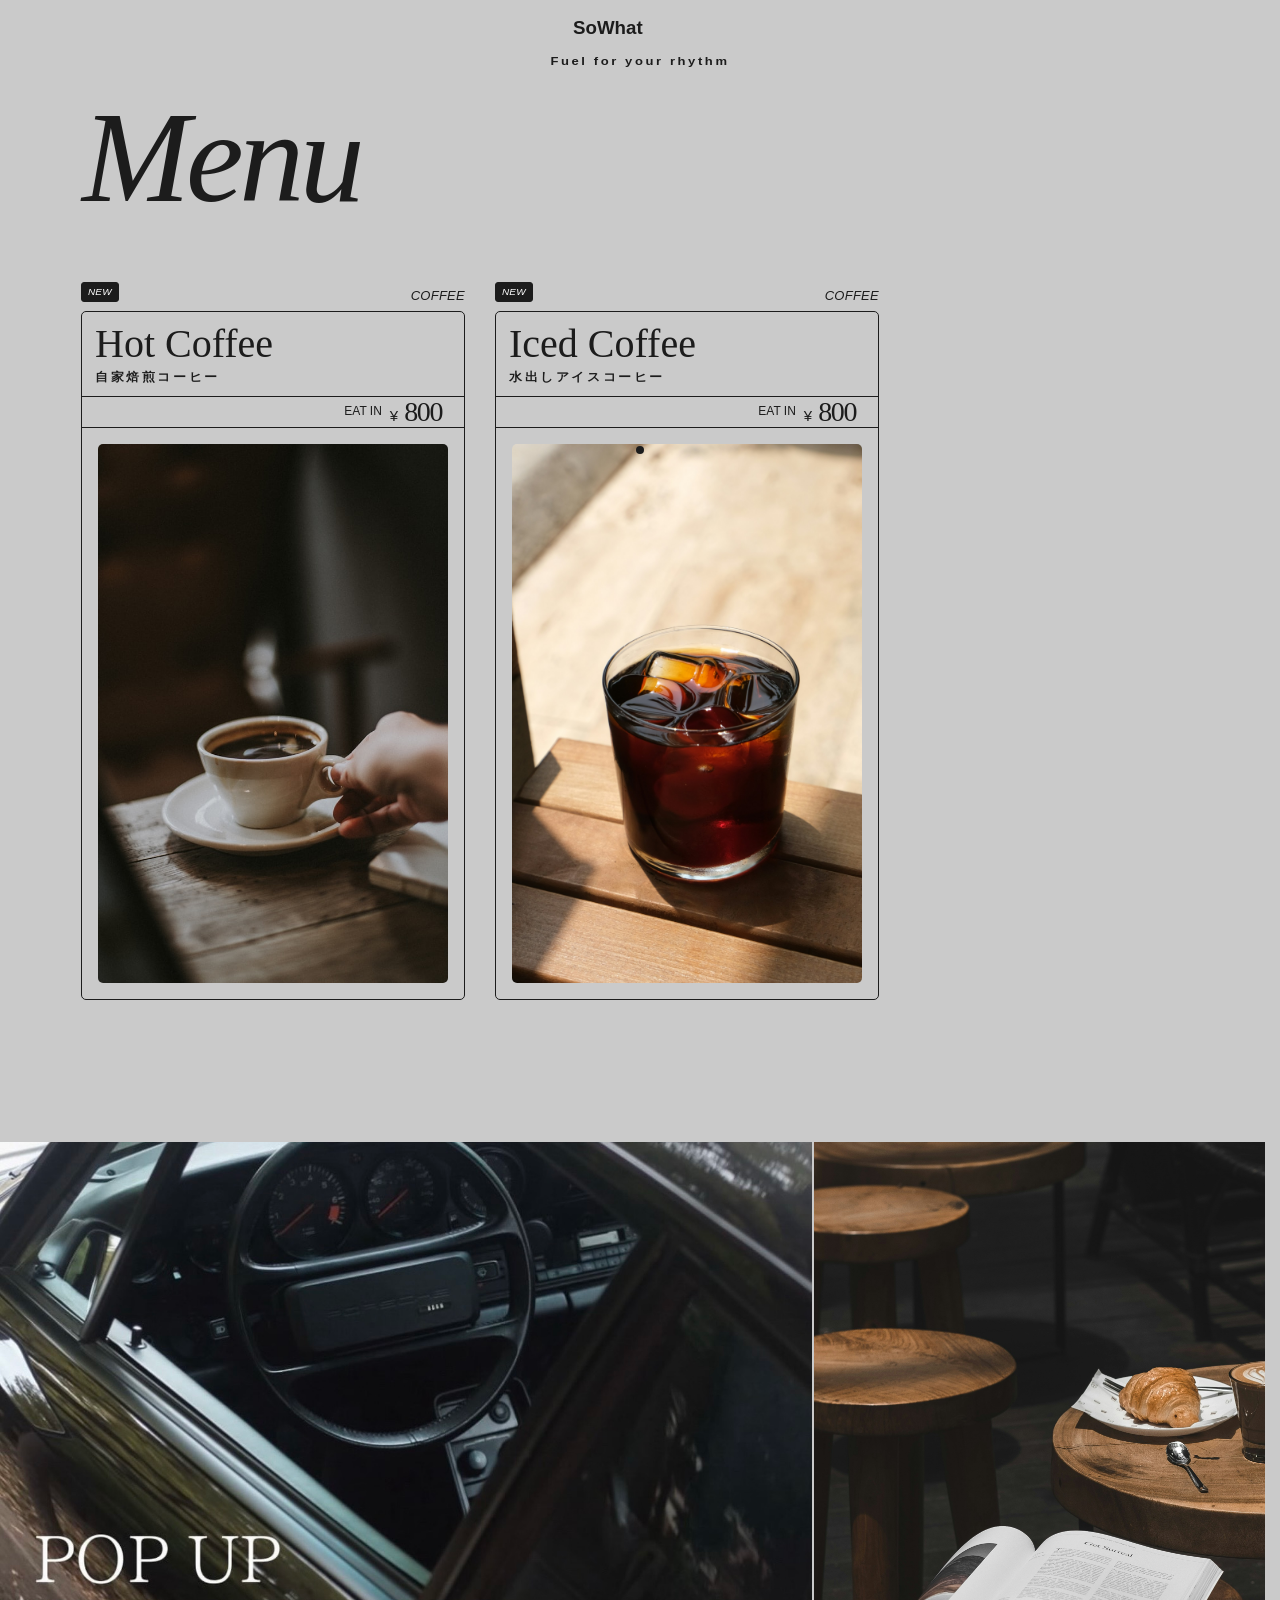
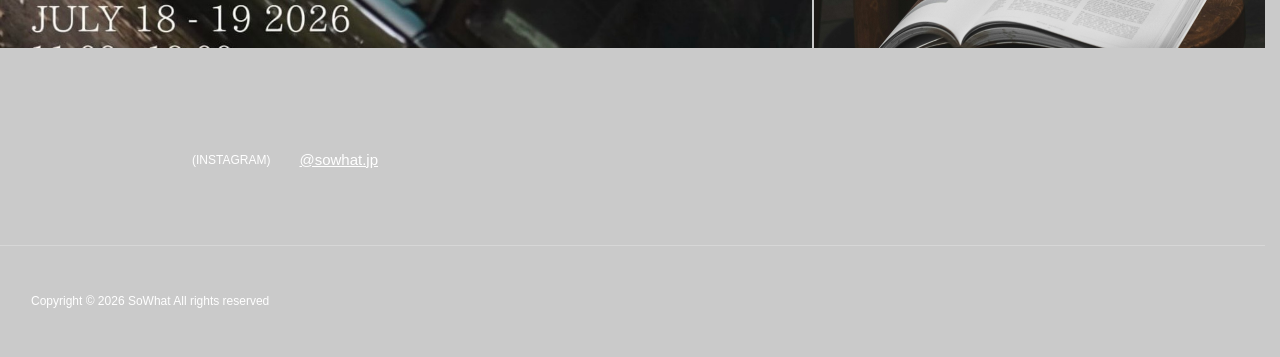
==== index.html @ 8e7f7388 "Add files via upload" ====
<!DOCTYPE html>
<!-- saved from url=(0049)https://parade.kyoto/menu/crepes-chocolat-banane/ -->
<html lang="ja"
  class=" wf-kepler-std-condensed-display-i3-active wf-kepler-std-condensed-display-n5-active wf-kepler-std-condensed-subhead-n3-active wf-kepler-std-condensed-subhead-i5-active wf-kepler-std-display-n3-active wf-acumin-pro-n7-active wf-acumin-pro-i4-active wf-acumin-pro-n4-active wf-nautica-n4-active wf-vdl-v7mincho-n5-active wf-vdl-v7mincho-n7-active wf-active">

<head>
  <meta http-equiv="Content-Type" content="text/html; charset=UTF-8">

  <meta name="viewport" content="width=1440">
  <link rel="icon" href=""
    type="image/x-icon">
  <script async="" src="./menus_files/clarity.js"></script>
  <script async="" src="./menus_files/js"></script>
  <title></title>  
<!-- All in One SEO Pro 5.0.0.1 - aioseo.com -->
  <meta name="description" content="">
  <meta name="robots" content="max-image-preview:large">
  <meta name="msvalidate.01" content="">
  <meta name="p:domain_verify" content="">
  <link rel="canonical" href="">


  <link rel="dns-prefetch" href="https://challenges.cloudflare.com/">
  <link rel="dns-prefetch" href="https://ezb966kqson.exactdn.com/">
  <link rel="preconnect" href="https://ezb966kqson.exactdn.com/">
  <link rel="preconnect" href="https://use.typekit.net/" crossorigin="">
  <link rel="preconnect" href="https://p.typekit.net/" crossorigin="">

  <script>
    (function (d) {
      var config = {
        kitId: 'wjs0ipi',
        scriptTimeout: 3000,
        async: true
      },
        h = d.documentElement,
        tk = d.createElement("script"),
        f = false,
        s = d.getElementsByTagName("script")[0],
        t = setTimeout(function () {
          h.className = h.className.replace(/\bwf-loading\b/g, "") + " wf-inactive";
        }, config.scriptTimeout),
        a;

      function loadTypekit() {
        if (f) return;
        h.className += " wf-loading";
        tk.src = "https://use.typekit.net/" + config.kitId + ".js";
        tk.async = true;
        tk.onload = tk.onreadystatechange = function () {
          a = this.readyState;
          if (f || a && a !== "complete" && a !== "loaded") return;
          f = true;
          clearTimeout(t);
          try { Typekit.load(config); } catch (e) { }
        };
        s.parentNode.insertBefore(tk, s);
      }

      loadTypekit();

      window.addEventListener('pageshow', function () {
        if (d.fonts && d.fonts.status === 'loaded') {
          h.className = h.className.replace(/\bwf-loading\b/g, "");
        }
      });
    })(document);
  </script>
  <style id="wp-img-auto-sizes-contain-inline-css">
    img:is([sizes=auto i], [sizes^="auto," i]) {
      contain-intrinsic-size: 3000px 1500px
    }

    /*# sourceURL=wp-img-auto-sizes-contain-inline-css */
  </style>
  <link rel="stylesheet" id="sbi_styles-css" href="./menus_files/sbi-styles.min.css" media="all">
  <style id="wp-block-library-inline-css">
    :root {
      --wp-block-synced-color: #7a00df;
      --wp-block-synced-color--rgb: 122, 0, 223;
      --wp-bound-block-color: var(--wp-block-synced-color);
      --wp-editor-canvas-background: #ddd;
      --wp-admin-theme-color: #007cba;
      --wp-admin-theme-color--rgb: 0, 124, 186;
      --wp-admin-theme-color-darker-10: #006ba1;
      --wp-admin-theme-color-darker-10--rgb: 0, 107, 160.5;
      --wp-admin-theme-color-darker-20: #005a87;
      --wp-admin-theme-color-darker-20--rgb: 0, 90, 135;
      --wp-admin-border-width-focus: 2px
    }

    @media (min-resolution:192dpi) {
      :root {
        --wp-admin-border-width-focus: 1.5px
      }
    }

    .wp-element-button {
      cursor: pointer
    }

    :root .has-very-light-gray-background-color {
      background-color: #eee
    }

    :root .has-very-dark-gray-background-color {
      background-color: #313131
    }

    :root .has-very-light-gray-color {
      color: #eee
    }

    :root .has-very-dark-gray-color {
      color: #313131
    }

    :root .has-vivid-green-cyan-to-vivid-cyan-blue-gradient-background {
      background: linear-gradient(135deg, #00d084, #0693e3)
    }

    :root .has-purple-crush-gradient-background {
      background: linear-gradient(135deg, #34e2e4, #4721fb 50%, #ab1dfe)
    }

    :root .has-hazy-dawn-gradient-background {
      background: linear-gradient(135deg, #faaca8, #dad0ec)
    }

    :root .has-subdued-olive-gradient-background {
      background: linear-gradient(135deg, #fafae1, #67a671)
    }

    :root .has-atomic-cream-gradient-background {
      background: linear-gradient(135deg, #fdd79a, #004a59)
    }

    :root .has-nightshade-gradient-background {
      background: linear-gradient(135deg, #330968, #31cdcf)
    }

    :root .has-midnight-gradient-background {
      background: linear-gradient(135deg, #020381, #2874fc)
    }

    :root {
      --wp--preset--font-size--normal: 16px;
      --wp--preset--font-size--huge: 42px
    }

    .has-regular-font-size {
      font-size: 1em
    }

    .has-larger-font-size {
      font-size: 2.625em
    }

    .has-normal-font-size {
      font-size: var(--wp--preset--font-size--normal)
    }

    .has-huge-font-size {
      font-size: var(--wp--preset--font-size--huge)
    }

    :root .has-text-align-center {
      text-align: center
    }

    :root .has-text-align-left {
      text-align: left
    }

    :root .has-text-align-right {
      text-align: right
    }

    .has-fit-text {
      white-space: nowrap !important
    }

    #end-resizable-editor-section {
      display: none
    }

    .aligncenter {
      clear: both
    }

    .items-justified-left {
      justify-content: flex-start
    }

    .items-justified-center {
      justify-content: center
    }

    .items-justified-right {
      justify-content: flex-end
    }

    .items-justified-space-between {
      justify-content: space-between
    }

    .screen-reader-text {
      word-wrap: normal !important;
      border: 0;
      clip-path: inset(50%);
      height: 1px;
      margin: -1px;
      overflow: hidden;
      padding: 0;
      position: absolute;
      width: 1px
    }

    .screen-reader-text:focus {
      background-color: #ddd;
      clip-path: none;
      color: #444;
      display: block;
      font-size: 1em;
      height: auto;
      left: 5px;
      line-height: normal;
      padding: 15px 23px 14px;
      text-decoration: none;
      top: 5px;
      width: auto;
      z-index: 100000
    }

    html :where(.has-border-color) {
      border-style: solid
    }

    html :where([style*=border-color]) {
      border-style: solid
    }

    html :where([style*=border-top-color]) {
      border-top-style: solid
    }

    html :where([style*=border-right-color]) {
      border-right-style: solid
    }

    html :where([style*=border-bottom-color]) {
      border-bottom-style: solid
    }

    html :where([style*=border-left-color]) {
      border-left-style: solid
    }

    html :where([style*=border-width]) {
      border-style: solid
    }

    html :where([style*=border-top-width]) {
      border-top-style: solid
    }

    html :where([style*=border-right-width]) {
      border-right-style: solid
    }

    html :where([style*=border-bottom-width]) {
      border-bottom-style: solid
    }

    html :where([style*=border-left-width]) {
      border-left-style: solid
    }

    html :where(img[class*=wp-image-]) {
      height: auto;
      max-width: 100%
    }

    :where(figure) {
      margin: 0 0 1em
    }

    html :where(.is-position-sticky) {
      --wp-admin--admin-bar--position-offset: var(--wp-admin--admin-bar--height, 0px)
    }

    @media screen and (max-width:600px) {
      html :where(.is-position-sticky) {
        --wp-admin--admin-bar--position-offset: 0px
      }
    }

    /*# sourceURL=/wp-includes/css/dist/block-library/common.min.css */
  </style>
  <style id="classic-theme-styles-inline-css">
    /*! This file is auto-generated */
    .wp-block-button__link {
      color: #fff;
      background-color: #32373c;
      border-radius: 9999px;
      box-shadow: none;
      text-decoration: none;
      padding: calc(.667em + 2px) calc(1.333em + 2px);
      font-size: 1.125em
    }

    .wp-block-file__button {
      background: #32373c;
      color: #fff;
      text-decoration: none
    }

    /*# sourceURL=/wp-includes/css/classic-themes.min.css */
  </style>

  <style id="global-styles-inline-css">
    :root {
      --wp--preset--aspect-ratio--square: 1;
      --wp--preset--aspect-ratio--4-3: 4/3;
      --wp--preset--aspect-ratio--3-4: 3/4;
      --wp--preset--aspect-ratio--3-2: 3/2;
      --wp--preset--aspect-ratio--2-3: 2/3;
      --wp--preset--aspect-ratio--16-9: 16/9;
      --wp--preset--aspect-ratio--9-16: 9/16;
      --wp--preset--color--black: #000000;
      --wp--preset--color--cyan-bluish-gray: #abb8c3;
      --wp--preset--color--white: #ffffff;
      --wp--preset--color--pale-pink: #f78da7;
      --wp--preset--color--vivid-red: #cf2e2e;
      --wp--preset--color--luminous-vivid-orange: #ff6900;
      --wp--preset--color--luminous-vivid-amber: #fcb900;
      --wp--preset--color--light-green-cyan: #7bdcb5;
      --wp--preset--color--vivid-green-cyan: #00d084;
      --wp--preset--color--pale-cyan-blue: #8ed1fc;
      --wp--preset--color--vivid-cyan-blue: #0693e3;
      --wp--preset--color--vivid-purple: #9b51e0;
      --wp--preset--gradient--vivid-cyan-blue-to-vivid-purple: linear-gradient(135deg, rgb(6, 147, 227) 0%, rgb(155, 81, 224) 100%);
      --wp--preset--gradient--light-green-cyan-to-vivid-green-cyan: linear-gradient(135deg, rgb(122, 220, 180) 0%, rgb(0, 208, 130) 100%);
      --wp--preset--gradient--luminous-vivid-amber-to-luminous-vivid-orange: linear-gradient(135deg, rgb(252, 185, 0) 0%, rgb(255, 105, 0) 100%);
      --wp--preset--gradient--luminous-vivid-orange-to-vivid-red: linear-gradient(135deg, rgb(255, 105, 0) 0%, rgb(207, 46, 46) 100%);
      --wp--preset--gradient--very-light-gray-to-cyan-bluish-gray: linear-gradient(135deg, rgb(238, 238, 238) 0%, rgb(169, 184, 195) 100%);
      --wp--preset--gradient--cool-to-warm-spectrum: linear-gradient(135deg, rgb(74, 234, 220) 0%, rgb(151, 120, 209) 20%, rgb(207, 42, 186) 40%, rgb(238, 44, 130) 60%, rgb(251, 105, 98) 80%, rgb(254, 248, 76) 100%);
      --wp--preset--gradient--blush-light-purple: linear-gradient(135deg, rgb(255, 206, 236) 0%, rgb(152, 150, 240) 100%);
      --wp--preset--gradient--blush-bordeaux: linear-gradient(135deg, rgb(254, 205, 165) 0%, rgb(254, 45, 45) 50%, rgb(107, 0, 62) 100%);
      --wp--preset--gradient--luminous-dusk: linear-gradient(135deg, rgb(255, 203, 112) 0%, rgb(199, 81, 192) 50%, rgb(65, 88, 208) 100%);
      --wp--preset--gradient--pale-ocean: linear-gradient(135deg, rgb(255, 245, 203) 0%, rgb(182, 227, 212) 50%, rgb(51, 167, 181) 100%);
      --wp--preset--gradient--electric-grass: linear-gradient(135deg, rgb(202, 248, 128) 0%, rgb(113, 206, 126) 100%);
      --wp--preset--gradient--midnight: linear-gradient(135deg, rgb(2, 3, 129) 0%, rgb(40, 116, 252) 100%);
      --wp--preset--font-size--small: 13px;
      --wp--preset--font-size--medium: 20px;
      --wp--preset--font-size--large: 36px;
      --wp--preset--font-size--x-large: 42px;
      --wp--preset--spacing--20: 0.44rem;
      --wp--preset--spacing--30: 0.67rem;
      --wp--preset--spacing--40: 1rem;
      --wp--preset--spacing--50: 1.5rem;
      --wp--preset--spacing--60: 2.25rem;
      --wp--preset--spacing--70: 3.38rem;
      --wp--preset--spacing--80: 5.06rem;
      --wp--preset--shadow--natural: 6px 6px 9px rgba(0, 0, 0, 0.2);
      --wp--preset--shadow--deep: 12px 12px 50px rgba(0, 0, 0, 0.4);
      --wp--preset--shadow--sharp: 6px 6px 0px rgba(0, 0, 0, 0.2);
      --wp--preset--shadow--outlined: 6px 6px 0px -3px rgb(255, 255, 255), 6px 6px rgb(0, 0, 0);
      --wp--preset--shadow--crisp: 6px 6px 0px rgb(0, 0, 0);
    }

    :where(body) {
      margin: 0;
    }

    :where(.is-layout-flex) {
      gap: 0.5em;
    }

    :where(.is-layout-grid) {
      gap: 0.5em;
    }

    body .is-layout-flex {
      display: flex;
    }

    .is-layout-flex {
      flex-wrap: wrap;
      align-items: center;
    }

    .is-layout-flex> :is(*, div) {
      margin: 0;
    }

    body .is-layout-grid {
      display: grid;
    }

    .is-layout-grid> :is(*, div) {
      margin: 0;
    }

    body {
      padding-top: 0px;
      padding-right: 0px;
      padding-bottom: 0px;
      padding-left: 0px;
    }

    :root :where(.wp-element-button, .wp-block-button__link) {
      background-color: #32373c;
      border-width: 0;
      color: #fff;
      font-family: inherit;
      font-size: inherit;
      font-style: inherit;
      font-weight: inherit;
      letter-spacing: inherit;
      line-height: inherit;
      padding-top: calc(0.667em + 2px);
      padding-right: calc(1.333em + 2px);
      padding-bottom: calc(0.667em + 2px);
      padding-left: calc(1.333em + 2px);
      text-decoration: none;
      text-transform: inherit;
    }

    .has-black-color {
      color: var(--wp--preset--color--black) !important;
    }

    .has-cyan-bluish-gray-color {
      color: var(--wp--preset--color--cyan-bluish-gray) !important;
    }

    .has-white-color {
      color: var(--wp--preset--color--white) !important;
    }

    .has-pale-pink-color {
      color: var(--wp--preset--color--pale-pink) !important;
    }

    .has-vivid-red-color {
      color: var(--wp--preset--color--vivid-red) !important;
    }

    .has-luminous-vivid-orange-color {
      color: var(--wp--preset--color--luminous-vivid-orange) !important;
    }

    .has-luminous-vivid-amber-color {
      color: var(--wp--preset--color--luminous-vivid-amber) !important;
    }

    .has-light-green-cyan-color {
      color: var(--wp--preset--color--light-green-cyan) !important;
    }

    .has-vivid-green-cyan-color {
      color: var(--wp--preset--color--vivid-green-cyan) !important;
    }

    .has-pale-cyan-blue-color {
      color: var(--wp--preset--color--pale-cyan-blue) !important;
    }

    .has-vivid-cyan-blue-color {
      color: var(--wp--preset--color--vivid-cyan-blue) !important;
    }

    .has-vivid-purple-color {
      color: var(--wp--preset--color--vivid-purple) !important;
    }

    .has-black-background-color {
      background-color: var(--wp--preset--color--black) !important;
    }

    .has-cyan-bluish-gray-background-color {
      background-color: var(--wp--preset--color--cyan-bluish-gray) !important;
    }

    .has-white-background-color {
      background-color: var(--wp--preset--color--white) !important;
    }

    .has-pale-pink-background-color {
      background-color: var(--wp--preset--color--pale-pink) !important;
    }

    .has-vivid-red-background-color {
      background-color: var(--wp--preset--color--vivid-red) !important;
    }

    .has-luminous-vivid-orange-background-color {
      background-color: var(--wp--preset--color--luminous-vivid-orange) !important;
    }

    .has-luminous-vivid-amber-background-color {
      background-color: var(--wp--preset--color--luminous-vivid-amber) !important;
    }

    .has-light-green-cyan-background-color {
      background-color: var(--wp--preset--color--light-green-cyan) !important;
    }

    .has-vivid-green-cyan-background-color {
      background-color: var(--wp--preset--color--vivid-green-cyan) !important;
    }

    .has-pale-cyan-blue-background-color {
      background-color: var(--wp--preset--color--pale-cyan-blue) !important;
    }

    .has-vivid-cyan-blue-background-color {
      background-color: var(--wp--preset--color--vivid-cyan-blue) !important;
    }

    .has-vivid-purple-background-color {
      background-color: var(--wp--preset--color--vivid-purple) !important;
    }

    .has-black-border-color {
      border-color: var(--wp--preset--color--black) !important;
    }

    .has-cyan-bluish-gray-border-color {
      border-color: var(--wp--preset--color--cyan-bluish-gray) !important;
    }

    .has-white-border-color {
      border-color: var(--wp--preset--color--white) !important;
    }

    .has-pale-pink-border-color {
      border-color: var(--wp--preset--color--pale-pink) !important;
    }

    .has-vivid-red-border-color {
      border-color: var(--wp--preset--color--vivid-red) !important;
    }

    .has-luminous-vivid-orange-border-color {
      border-color: var(--wp--preset--color--luminous-vivid-orange) !important;
    }

    .has-luminous-vivid-amber-border-color {
      border-color: var(--wp--preset--color--luminous-vivid-amber) !important;
    }

    .has-light-green-cyan-border-color {
      border-color: var(--wp--preset--color--light-green-cyan) !important;
    }

    .has-vivid-green-cyan-border-color {
      border-color: var(--wp--preset--color--vivid-green-cyan) !important;
    }

    .has-pale-cyan-blue-border-color {
      border-color: var(--wp--preset--color--pale-cyan-blue) !important;
    }

    .has-vivid-cyan-blue-border-color {
      border-color: var(--wp--preset--color--vivid-cyan-blue) !important;
    }

    .has-vivid-purple-border-color {
      border-color: var(--wp--preset--color--vivid-purple) !important;
    }

    .has-vivid-cyan-blue-to-vivid-purple-gradient-background {
      background: var(--wp--preset--gradient--vivid-cyan-blue-to-vivid-purple) !important;
    }

    .has-light-green-cyan-to-vivid-green-cyan-gradient-background {
      background: var(--wp--preset--gradient--light-green-cyan-to-vivid-green-cyan) !important;
    }

    .has-luminous-vivid-amber-to-luminous-vivid-orange-gradient-background {
      background: var(--wp--preset--gradient--luminous-vivid-amber-to-luminous-vivid-orange) !important;
    }

    .has-luminous-vivid-orange-to-vivid-red-gradient-background {
      background: var(--wp--preset--gradient--luminous-vivid-orange-to-vivid-red) !important;
    }

    .has-very-light-gray-to-cyan-bluish-gray-gradient-background {
      background: var(--wp--preset--gradient--very-light-gray-to-cyan-bluish-gray) !important;
    }

    .has-cool-to-warm-spectrum-gradient-background {
      background: var(--wp--preset--gradient--cool-to-warm-spectrum) !important;
    }

    .has-blush-light-purple-gradient-background {
      background: var(--wp--preset--gradient--blush-light-purple) !important;
    }

    .has-blush-bordeaux-gradient-background {
      background: var(--wp--preset--gradient--blush-bordeaux) !important;
    }

    .has-luminous-dusk-gradient-background {
      background: var(--wp--preset--gradient--luminous-dusk) !important;
    }

    .has-pale-ocean-gradient-background {
      background: var(--wp--preset--gradient--pale-ocean) !important;
    }

    .has-electric-grass-gradient-background {
      background: var(--wp--preset--gradient--electric-grass) !important;
    }

    .has-midnight-gradient-background {
      background: var(--wp--preset--gradient--midnight) !important;
    }

    .has-small-font-size {
      font-size: var(--wp--preset--font-size--small) !important;
    }

    .has-medium-font-size {
      font-size: var(--wp--preset--font-size--medium) !important;
    }

    .has-large-font-size {
      font-size: var(--wp--preset--font-size--large) !important;
    }

    .has-x-large-font-size {
      font-size: var(--wp--preset--font-size--x-large) !important;
    }

    /*# sourceURL=global-styles-inline-css */
  </style>

  <link rel="stylesheet" id="contact-form-7-css" href="./menus_files/styles.css" media="all">
  <link rel="stylesheet" id="cf7msm_styles-css" href="./menus_files/cf7msm.css" media="all">
  <link rel="stylesheet" id="swiper-css" href="./menus_files/swiper-bundle.min.css" media="all">
  <link rel="stylesheet" id="parade-base-css" href="./menus_files/base.css" media="all">
  <link rel="stylesheet" id="parade-common-css" href="./menus_files/common.css" media="all">
  <link rel="stylesheet" id="parade-header-css" href="./menus_files/header.css" media="all">
  <link rel="stylesheet" id="parade-footer-css" href="./menus_files/footer.css" media="all">
  <link rel="stylesheet" id="parade-side-menu-css" href="./menus_files/side-menu.css" media="all">
  <link rel="stylesheet" id="parade-menu-detail-css" href="./menus_files/menu-detail.css" media="all">
  <script defer="" id="jquery-core-js" src="./menus_files/jquery.min.js"></script>
  <link rel="https://api.w.org/" href="https://parade.kyoto/wp-json/">
  <link rel="alternate" title="JSON" type="application/json" href="https://parade.kyoto/wp-json/wp/v2/menu/947">
  <link rel="shortlink" href="https://parade.kyoto/?p=947">
  <link rel="icon"
    href="https://ezb966kqson.exactdn.com/cms/wp-content/uploads/2025/12/cropped-parade_logo.jpg?strip=all&amp;quality=90&amp;webp=92&amp;avif=55&amp;resize=32%2C32"
    sizes="32x32">
  <link rel="icon"
    href="https://ezb966kqson.exactdn.com/cms/wp-content/uploads/2025/12/cropped-parade_logo.jpg?strip=all&amp;quality=90&amp;webp=92&amp;avif=55&amp;resize=192%2C192"
    sizes="192x192">
  <link rel="apple-touch-icon"
    href="https://ezb966kqson.exactdn.com/cms/wp-content/uploads/2025/12/cropped-parade_logo.jpg?strip=all&amp;quality=90&amp;webp=92&amp;avif=55&amp;resize=180%2C180">
  <meta name="msapplication-TileImage"
    content="https://ezb966kqson.exactdn.com/cms/wp-content/uploads/2025/12/cropped-parade_logo.jpg?strip=all&amp;quality=90&amp;webp=92&amp;avif=55&amp;resize=270%2C270">
  <script type="module" src="./menus_files/page.zh1XDkz8.js"></script>
  <style>
    .tk-kepler-std-condensed-display {
      font-family: "kepler-std-condensed-display", serif;
    }

    .tk-kepler-std-condensed-subhead {
      font-family: "kepler-std-condensed-subhead", serif;
    }

    .tk-kepler-std-display {
      font-family: "kepler-std-display", serif;
    }

    .tk-kepler-std-subhead {
      font-family: "kepler-std-subhead", serif;
    }

    .tk-acumin-pro {
      font-family: "acumin-pro", sans-serif;
    }

    .tk-nautica {
      font-family: "nautica", sans-serif;
    }

    .tk-vdl-v7mincho {
      font-family: "vdl-v7mincho", sans-serif;
    }
  </style>
  <link rel="prefetch" href="https://parade.kyoto/menu/cream-tea-set-2026-07/">
  <link rel="prefetch" href="https://parade.kyoto/menu/mangue-tropicale-citron-vert-fruit-de-la-passion/">
  <link rel="prefetch" href="https://parade.kyoto/menu/affogato/">
</head>

<body
  class="attachment wp-singular menu-template-default single single-menu postid-947 attachmentid-947 attachment- wp-theme-parade-kyoto_theme"
  style="">
  <div class="loading-screen is-logo-visible is-hidden is-removed" id="loadingScreen">
    <div class="loading-screen__bg"></div>
    <div class="loading-screen__logo">
      <img src="./menus_files/loading__logo.webp" alt="" width="279" height="242">
    </div>
  </div>
  <script>
    (function () {
      // 1. 必要な要素と時間を取得
      const screen = document.getElementById('loadingScreen');
      const startTime = performance.now();

      // トップページ判定（WordPressの関数が使えないためJSで簡易判定）
      const isTop = window.location.pathname === '/' || window.location.pathname === '' || window.location.pathname === '/index.php';

      // 処理済みフラグ（重複実行防止）
      let isFinished = false;

      // 2. ローディングを消す関数
      const finishLoading = function () {
        if (isFinished) return;
        isFinished = true;

        if (screen) {
          screen.classList.add('is-logo-visible'); // ロゴ表示

          // ロゴ表示の演出時間（1.5秒）待ってからフェードアウト
          setTimeout(function () {
            screen.classList.add('is-hidden');
            document.body.classList.remove('is-loading');

            // DOMからの完全削除
            setTimeout(function () {
              screen.classList.add('is-removed');
            }, 600);
          }, 1500);
        }
      };

      // 3. 実行ロジック
      if (isTop) {
        // 【トップページ】
        // A: 読み込み完了したら即実行
        window.addEventListener('load', finishLoading);

        // B: 2秒経ったら強制実行（画像読み込みを待たない）
        setTimeout(finishLoading, 5000);

      } else {
        // 【下層ページ】
        // 即座に（または0.1秒後に）解除
        setTimeout(function () {
          if (screen) screen.classList.add('is-logo-visible');
          setTimeout(finishLoading, 100);
        }, 100);
      }
    })();
  </script>

  <div class="cursor" id="cursor" style="left: 100px; top: 2666px; opacity: 1;">
    <div class="cursor__bg" id="cursorBg" style="opacity: 0;"></div>
    <div class="cursor__inner">
      <span class="cursor__text" id="cursorText"></span>
      <span class="cursor__text cursor__text--drug">
        <svg class="cursor__arrow cursor__arrow--left" xmlns="http://www.w3.org/2000/svg"
          xmlns:xlink="http://www.w3.org/1999/xlink" width="10px" height="16px">
          <path fill-rule="evenodd" fill="rgb(255, 255, 255)" d="M9.613,0.069 L0.098,7.813 L2.510,8.026 L9.613,0.069 Z">
          </path>
          <path fill-rule="evenodd" fill="rgb(255, 255, 255)" d="M0.098,7.443 L2.510,7.230 L9.613,15.187 "></path>
        </svg>
        DRUG
        <svg class="cursor__arrow cursor__arrow--right" xmlns="http://www.w3.org/2000/svg"
          xmlns:xlink="http://www.w3.org/1999/xlink" width="11px" height="16px">
          <path fill-rule="evenodd" fill="rgb(255, 255, 255)"
            d="M0.913,0.069 L10.428,7.813 L8.016,8.026 L0.913,0.069 Z"></path>
          <path fill-rule="evenodd" fill="rgb(255, 255, 255)" d="M10.428,7.443 L8.016,7.230 L0.913,15.187 "></path>
        </svg>
      </span>
    </div>
  </div>

  <header class="header" style="pointer-events: auto; opacity: 1;">
    <div class="header__inner l-inner-full">
      <!--div class="header__left">
        <button class="header__menu-btn cursor-open" aria-controls="drawerMenu" aria-expanded="false"
          aria-label="メニューを開く">Menu</button>
      </div-->
      <a class="header__center" href="">
        <div class="header__logo">
          <h3>SoWhat</h3>
          <!--img src="./menus_files/header__logo.PNG" alt="" width="134" height="68"-->
        </div>
        <p class="header__shop-name">Fuel for your rhythm</p>
      </a>
    </div>
  </header>

  <div class="sticky-menu" id="stickyMenu">
    <div class="sticky-menu__inner">
      <div class="sticky-menu__left">
        <a href="https://www.instagram.com/sowhat.jp/" class="sticky-menu__store-link" target="_blank" rel="noopener">
          <svg class="instagram__icon" xmlns="http://www.w3.org/2000/svg" viewBox="0 0 1000 1000">
        <path fill="#fff" d="M295.42,6c-53.2,2.51-89.53,11-121.29,23.48-32.87,12.81-60.73,30-88.45,57.82S40.89,143,28.17,175.92c-12.31,31.83-20.65,68.19-23,121.42S2.3,367.68,2.56,503.46,3.42,656.26,6,709.6c2.54,53.19,11,89.51,23.48,121.28,12.83,32.87,30,60.72,57.83,88.45S143,964.09,176,976.83c31.8,12.29,68.17,20.67,121.39,23s70.35,2.87,206.09,2.61,152.83-.86,206.16-3.39S799.1,988,830.88,975.58c32.87-12.86,60.74-30,88.45-57.84S964.1,862,976.81,829.06c12.32-31.8,20.69-68.17,23-121.35,2.33-53.37,2.88-70.41,2.62-206.17s-.87-152.78-3.4-206.1-11-89.53-23.47-121.32c-12.85-32.87-30-60.7-57.82-88.45S862,40.87,829.07,28.19c-31.82-12.31-68.17-20.7-121.39-23S637.33,2.3,501.54,2.56,348.75,3.4,295.42,6m5.84,903.88c-48.75-2.12-75.22-10.22-92.86-17-23.36-9-40-19.88-57.58-37.29s-28.38-34.11-37.5-57.42c-6.85-17.64-15.1-44.08-17.38-92.83-2.48-52.69-3-68.51-3.29-202s.22-149.29,2.53-202c2.08-48.71,10.23-75.21,17-92.84,9-23.39,19.84-40,37.29-57.57s34.1-28.39,57.43-37.51c17.62-6.88,44.06-15.06,92.79-17.38,52.73-2.5,68.53-3,202-3.29s149.31.21,202.06,2.53c48.71,2.12,75.22,10.19,92.83,17,23.37,9,40,19.81,57.57,37.29s28.4,34.07,37.52,57.45c6.89,17.57,15.07,44,17.37,92.76,2.51,52.73,3.08,68.54,3.32,202s-.23,149.31-2.54,202c-2.13,48.75-10.21,75.23-17,92.89-9,23.35-19.85,40-37.31,57.56s-34.09,28.38-57.43,37.5c-17.6,6.87-44.07,15.07-92.76,17.39-52.73,2.48-68.53,3-202.05,3.29s-149.27-.25-202-2.53m407.6-674.61a60,60,0,1,0,59.88-60.1,60,60,0,0,0-59.88,60.1M245.77,503c.28,141.8,115.44,256.49,257.21,256.22S759.52,643.8,759.25,502,643.79,245.48,502,245.76,245.5,361.22,245.77,503m90.06-.18a166.67,166.67,0,1,1,167,166.34,166.65,166.65,0,0,1-167-166.34" transform="translate(-2.5 -2.5)"></path>
      </svg>
          <span class="sticky-menu__store-text">sowhat.jp</span>
        </a>
      </div>
    </div>
  </div>

  <button class="sticky-menu-close" id="stickyMenuClose" aria-controls="drawerMenu" aria-expanded="false"
    aria-label="メニューを閉じる">
    <span class="sticky-menu-close__text">Close</span>
    <img src="./menus_files/header__sticky-menu-close-icon.webp" alt="" class="sticky-menu-close__icon" width="16"
      height="17">
  </button>

  <div class="drawer-menu__overlay" id="drawerMenuOverlay"></div>

  <div class="drawer-menu cursor-invert" id="drawerMenu" aria-hidden="true">
    <div class="drawer-menu__inner">
      <div class="drawer-menu__block-a">
        <button class="drawer-menu__close-btn" id="drawerCloseBtn" aria-label="メニューを閉じる">
          <span class="drawer-menu__close-btn-line"></span>
          <span class="drawer-menu__close-btn-line"></span>
        </button>
          <div class="drawer-menu__block-f">
            <a href="https://www.instagram.com/sowhat.jp/" class="drawer-menu__external-link" target="_blank"
              rel="noopener">Instagram</a>
            <a href="https://lin.ee/n6bYo2Y" class="drawer-menu__external-link" target="_blank" rel="noopener">LINE</a>
            <a href="https://facebook.com/paradekyoto2022" class="drawer-menu__external-link" target="_blank"
              rel="noopener">Facebook</a>
            <a href="https://threads.net/@parade.kyoto" class="drawer-menu__external-link" target="_blank"
              rel="noopener">Threads</a>
            <a href="https://parade-kyoto.stores.jp/" class="drawer-menu__external-link" target="_blank"
              rel="noopener">ONLINE STORE</a>
          </div>
        </div>
        
      </div>
    </div>
  </div>


  <h1 class="u-visually-hidden">SoWhat</h1>
  <main class="menu-detail">


    <section class="topics">
      <div class="topics__head">
        <h2 class="topics__title">
<!--
          <span class="topics-title-topics"><span
              style="display: inline-block; opacity: 1; transform: translateY(0px); filter: blur(0px); transition: opacity 2.1s cubic-bezier(0.19, 1, 0.22, 1), transform 2.1s cubic-bezier(0.19, 1, 0.22, 1), filter 2.1s cubic-bezier(0.19, 1, 0.22, 1);">O</span><span
              style="display: inline-block; opacity: 1; transform: translateY(0px); filter: blur(0px); transition: opacity 2.1s cubic-bezier(0.19, 1, 0.22, 1), transform 2.1s cubic-bezier(0.19, 1, 0.22, 1), filter 2.1s cubic-bezier(0.19, 1, 0.22, 1);">t</span><span
              style="display: inline-block; opacity: 1; transform: translateY(0px); filter: blur(0px); transition: opacity 2.1s cubic-bezier(0.19, 1, 0.22, 1), transform 2.1s cubic-bezier(0.19, 1, 0.22, 1), filter 2.1s cubic-bezier(0.19, 1, 0.22, 1);">h</span><span
              style="display: inline-block; opacity: 1; transform: translateY(0px); filter: blur(0px); transition: opacity 2.1s cubic-bezier(0.19, 1, 0.22, 1), transform 2.1s cubic-bezier(0.19, 1, 0.22, 1), filter 2.1s cubic-bezier(0.19, 1, 0.22, 1);">e</span><span
              style="display: inline-block; opacity: 1; transform: translateY(0px); filter: blur(0px); transition: opacity 2.1s cubic-bezier(0.19, 1, 0.22, 1), transform 2.1s cubic-bezier(0.19, 1, 0.22, 1), filter 2.1s cubic-bezier(0.19, 1, 0.22, 1);">r</span></span>
 -->         
              <span class="topics-title-journal"><span
              style="display: inline-block; opacity: 1; transform: translateY(0px); filter: blur(0px); transition: opacity 2.1s cubic-bezier(0.19, 1, 0.22, 1), transform 2.1s cubic-bezier(0.19, 1, 0.22, 1), filter 2.1s cubic-bezier(0.19, 1, 0.22, 1);">M</span><span
              style="display: inline-block; opacity: 1; transform: translateY(0px); filter: blur(0px); transition: opacity 2.1s cubic-bezier(0.19, 1, 0.22, 1), transform 2.1s cubic-bezier(0.19, 1, 0.22, 1), filter 2.1s cubic-bezier(0.19, 1, 0.22, 1);">e</span><span
              style="display: inline-block; opacity: 1; transform: translateY(0px); filter: blur(0px); transition: opacity 2.1s cubic-bezier(0.19, 1, 0.22, 1), transform 2.1s cubic-bezier(0.19, 1, 0.22, 1), filter 2.1s cubic-bezier(0.19, 1, 0.22, 1);">n</span><span
              style="display: inline-block; opacity: 1; transform: translateY(0px); filter: blur(0px); transition: opacity 2.1s cubic-bezier(0.19, 1, 0.22, 1), transform 2.1s cubic-bezier(0.19, 1, 0.22, 1), filter 2.1s cubic-bezier(0.19, 1, 0.22, 1);">u</span></span>
        </h2>
      </div>
      <div class="topics__slide">
        <!-- Slider main container -->
        <div class="swiper swiper-initialized swiper-horizontal swiper-backface-hidden">
          <!-- Additional required wrapper -->
          <div class="swiper-wrapper" id="swiper-wrapper-eac17765106930506" aria-live="polite"
            style="transform: translate3d(0px, 0px, 0px);">
            <!-- Slides -->
            <div class="swiper-slide swiper-slide-active" role="group" aria-label="1 / 9" data-swiper-slide-index="0">
              <div class="topics-card">
                <div class="lineup__header">
                  <div class="lineup__labels">
                    <span class="lineup__label --new">NEW</span>
                    <!--span class="lineup__label">SEASONAL</span-->
                  </div>
                  <p class="lineup__category">COFFEE</p>
                </div>

                <a class="lineup__card-wrapper" href="" data-cursor-text="VIEW MORE">
                  <div class="lineup__title">
                    <h3 class="lineup__title-en">Hot Coffee</h3>
                    <h4 class="lineup__title-ja">自家焙煎コーヒー</h4>
                  </div>

                  <div class="lineup__price">
                    <div class="lineup__price-block">
                      <p class="lineup__price-label">EAT IN</p>
                      <p class="lineup__price-value">
                        <span class="lineup__price-yen">¥</span>
                        <span class="lineup__price-num">800</span>
                      </p>
                    </div>
                  </div>

                  <div class="lineup__img-outer">
                    <div class="lineup__img">
                      <img width="649" height="1024" src="./menus_files/hot-cooffee.jpg"
                        class="attachment-full size-full wp-post-image"
                        alt=""
                        loading="lazy" decoding="async"
                        sizes="auto, (max-width: 649px) 100vw, 649px" title="">
                    </div>
                  </div>
                </a>
              </div>
            </div>
<div class="swiper-slide swiper-slide-active" role="group" aria-label="1 / 9" data-swiper-slide-index="0">
              <div class="topics-card">
                <div class="lineup__header">
                  <div class="lineup__labels">
                    <span class="lineup__label --new">NEW</span>
                    <!--span class="lineup__label">SEASONAL</span-->
                  </div>
                  <p class="lineup__category">COFFEE</p>
                </div>

                <a class="lineup__card-wrapper" href="" data-cursor-text="VIEW MORE">
                  <div class="lineup__title">
                    <h3 class="lineup__title-en">Iced Coffee</h3>
                    <h4 class="lineup__title-ja">水出しアイスコーヒー</h4>
                  </div>

                  <div class="lineup__price">
                    <div class="lineup__price-block">
                      <p class="lineup__price-label">EAT IN</p>
                      <p class="lineup__price-value">
                        <span class="lineup__price-yen">¥</span>
                        <span class="lineup__price-num">800</span>
                      </p>
                    </div>
                  </div>

                  <div class="lineup__img-outer">
                    <div class="lineup__img">
                      <img width="649" height="1024" src="./menus_files/iced-coffee.jpg"
                        class="attachment-full size-full wp-post-image"
                        alt=""
                        loading="lazy" decoding="async"
                        sizes="auto, (max-width: 649px) 100vw, 649px" title="">
                    </div>
                  </div>
                </a>
              </div>
            </div>
          </div>
          <span class="swiper-notification" aria-live="assertive" aria-atomic="true"></span>
        </div>
      </div>
    </section>
  </main>

  <section class="visual">
    <div class="visual__ticker c-ticker">
      <div class="c-ticker__inner">
        <div class="c-ticker__item">
          <img src="./menus_files/gal1.jpg" alt="" width="812" height="506" decoding="async" loading="lazy">
        </div>
       <div class="c-ticker__item">
          <img src="./menus_files/gal2.jpg" alt="" width="812" height="506" decoding="async" loading="lazy">
        </div>
        <div class="c-ticker__item">
          <img src="./menus_files/gal3.jpg" alt="" width="812" height="506" decoding="async" loading="lazy">
        </div>
         <div class="c-ticker__item">
          <img src="./menus_files/gal1.jpg" alt="" width="812" height="506" decoding="async" loading="lazy">
        </div>
       <div class="c-ticker__item">
          <img src="./menus_files/gal2.jpg" alt="" width="812" height="506" decoding="async" loading="lazy">
        </div>
        <div class="c-ticker__item">
          <img src="./menus_files/gal3.jpg" alt="" width="812" height="506" decoding="async" loading="lazy">
        </div>
      </div>
    </div>
  </section>




  <footer class="footer cursor-invert" id="footer">
    <div class="footer__upper">
      <div class="footer__inner">
        <!--a href="" class="footer__logo-block">
          <img src="./menus_files/" alt="Parade Logo" class="footer__logo" width="279" height="244"
            decoding="async" loading="lazy">
        </a-->
        <div class="footer__info-block">
          <div class="footer__info-grid">
            <!--
            <div class="footer__info-label">(CLOSE)</div>
            <div class="footer__info-value">月曜日・火曜日</div>
            <div class="footer__info-label">(OPEN)</div>
            <div class="footer__info-value">11:00 - 18:00（L.o. 17:30）</div>
            -->
            <!--div class="footer__info-label">(E-MAIL)</div>
            <div class="footer__info-value">
              <a href="mailto:" class="footer__mail-link"></a>
            </div-->
            <div class="footer__info-label">(INSTAGRAM)</div>
            <div class="footer__info-value">
              <a href="https://www.instagram.com/sowhat.jp/" class="footer__mail-link footer__external-link"
                target="_blank" rel="noopener noreferrer">@sowhat.jp</a>
            </div>
            <!--div class="footer__info-label">(ONLINE STORE)</div>
            <div class="footer__info-value">
              <a href="" class="footer__mail-link footer__external-link" target="_blank"
                rel="noopener noreferrer"></a-->
            </div> 
          </div>
          
        </div>
        
      </div>
    </div>
    <div class="footer__lower">
      <div class="footer__lower-inner">
        <div class="footer__copyright">
          Copyright © 2026 SoWhat All rights reserved
        </div>
      </div>
    </div>
  </footer>
  <!-- Instagram Feed JS -->
  <script type="text/javascript">
    var sbiajaxurl = "https://parade.kyoto/cms/wp-admin/admin-ajax.php";
  </script>
  <script id="wp-hooks-js" src="./menus_files/hooks.min.js"></script>
  <script id="wp-i18n-js" src="./menus_files/i18n.min.js"></script>
  <script id="wp-i18n-js-after">
    wp.i18n.setLocaleData({ 'text direction\u0004ltr': ['ltr'] });
    //# sourceURL=wp-i18n-js-after
  </script>
  <script id="swv-js" src="./menus_files/index.js"></script>
  <script id="contact-form-7-js-translations">
    (function (domain, translations) {
      var localeData = translations.locale_data[domain] || translations.locale_data.messages;
      localeData[""].domain = domain;
      wp.i18n.setLocaleData(localeData, domain);
    })("contact-form-7", { "translation-revision-date": "2025-11-30 08:12:23+0000", "generator": "GlotPress\/4.0.3", "domain": "messages", "locale_data": { "messages": { "": { "domain": "messages", "plural-forms": "nplurals=1; plural=0;", "lang": "ja_JP" }, "This contact form is placed in the wrong place.": ["\u3053\u306e\u30b3\u30f3\u30bf\u30af\u30c8\u30d5\u30a9\u30fc\u30e0\u306f\u9593\u9055\u3063\u305f\u4f4d\u7f6e\u306b\u7f6e\u304b\u308c\u3066\u3044\u307e\u3059\u3002"], "Error:": ["\u30a8\u30e9\u30fc:"] } }, "comment": { "reference": "includes\/js\/index.js" } });
    //# sourceURL=contact-form-7-js-translations
  </script>
  <script id="contact-form-7-js-before">
    var wpcf7 = {
      "api": {
        "root": "https:\/\/parade.kyoto\/wp-json\/",
        "namespace": "contact-form-7\/v1"
      }
    };
    //# sourceURL=contact-form-7-js-before
  </script>
  <script id="contact-form-7-js" src="./menus_files/index(1).js"></script>
  <script id="cf7msm-js-extra">
    var cf7msm_posted_data = [];
    var cf7msm_honeypot_field_matchers = [];
    //# sourceURL=cf7msm-js-extra
  </script>
  <script id="cf7msm-js" src="./menus_files/cf7msm.min.js"></script>
  <script data-wp-strategy="async" id="cloudflare-turnstile-js" src="./menus_files/api.js"></script>
  <script id="cloudflare-turnstile-js-after">
    document.addEventListener('wpcf7submit', e => turnstile.reset());
    //# sourceURL=cloudflare-turnstile-js-after
  </script>
  <script defer="" id="swiper-js" src="./menus_files/swiper-bundle.min.js"></script>
  <script defer="" id="gsap-js" src="./menus_files/gsap.min.js"></script>
  <script defer="" id="gsap-scrolltrigger-js" src="./menus_files/ScrollTrigger.min.js"></script>
  <script defer="" id="parade-common-js" src="./menus_files/common.js"></script>
  <script defer="" id="parade-side-menu-js" src="./menus_files/side-menu.js"></script>
  <script defer="" id="parade-menu-detail-js" src="./menus_files/menu-detail.js"></script>
  <script id="sbi_scripts-js-extra">
    var sb_instagram_js_options = { "font_method": "svg", "resized_url": "https://parade.kyoto/cms/wp-content/uploads/sb-instagram-feed-images/", "placeholder": "https://parade.kyoto/cms/wp-content/plugins/instagram-feed/img/placeholder.png", "ajax_url": "" };
    //# sourceURL=sbi_scripts-js-extra
  </script>
  <script defer="" id="sbi_scripts-js" src="./menus_files/sbi-scripts.min.js"></script>
  <!-- ⚡ Served by Astro static (build: 2026-08-06T05:36:52.326Z) -->
  <script>console.log('%c⚡ Astro', 'background:#FF5D01;color:#fff;padding:2px 8px;border-radius:3px;font-weight:bold', 'served from static · build 2026-08-06T05:36:52.326Z');</script>
  <script>(function () { function c() { var b = a.contentDocument || (a.contentWindow && a.contentWindow.document); if (b) { var d = b.createElement('script'); d.innerHTML = "window.__CF$cv$params={r:'a283b57bb8b6d533',t:'MTc4NjI0NjUwNg=='};var a=document.createElement('script');a.src='/cdn-cgi/challenge-platform/scripts/jsd/main.js';document.getElementsByTagName('head')[0].appendChild(a);"; b.getElementsByTagName('head')[0].appendChild(d) } } if (document.body) { var a = document.createElement('iframe'); a.height = 1; a.width = 1; a.style.position = 'absolute'; a.style.top = 0; a.style.left = 0; a.style.border = 'none'; a.style.visibility = 'hidden'; document.body.appendChild(a); if ('loading' !== document.readyState) c(); else if (window.addEventListener) document.addEventListener('DOMContentLoaded', c); else { var e = document.onreadystatechange || function () { }; document.onreadystatechange = function (b) { e(b); 'loading' !== document.readyState && (document.onreadystatechange = e, c()) } } } })();</script>
  <iframe height="1" width="1"
    style="position: absolute; top: 0px; left: 0px; border-width: medium; border-style: none; border-color: currentcolor; border-image: initial; visibility: hidden;"
    src="./menus_files/saved_resource.html"></iframe>
  <script type="module" src="./menus_files/v4513226cdae34746b4dedf0b4dfa099e1781791509496"
    integrity="sha512-ZE9pZaUXND66v380QUtch/5sE9tPFh2zg45pR2PB0CVkCtOREv2AJKkSidISWkysEuQ0EH8faUU5du78bx87UQ=="
    data-cf-beacon="{&quot;version&quot;:&quot;2024.11.0&quot;,&quot;token&quot;:&quot;d20af465ef6c45a885aa4fd16387e671&quot;,&quot;r&quot;:1}"
    crossorigin="anonymous"></script>
</body>

</html>
---- menus_files/sbi-styles.min.css ----
#sb_instagram{width:100%;margin:0 auto;padding:0;-webkit-box-sizing:border-box;-moz-box-sizing:border-box;box-sizing:border-box}#sb_instagram #sbi_images,#sb_instagram.sbi_fixed_height{-webkit-box-sizing:border-box;-moz-box-sizing:border-box}#sb_instagram:after,.sbi_lb-commentBox:after,.sbi_lb-data:after,.sbi_lb-dataContainer:after,.sbi_lb-outerContainer:after{content:"";display:table;clear:both}#sb_instagram.sbi_fixed_height{overflow:hidden;overflow-y:auto;box-sizing:border-box}#sb_instagram #sbi_images{box-sizing:border-box;display:grid;width:100%;padding:12px 0}#sb_instagram .sbi_header_link{-webkit-box-shadow:none;box-shadow:none}#sb_instagram .sbi_header_link:hover,.sbi_lightbox a img{border:none}#sb_instagram #sbi_images .sbi_item{display:inline-block;width:100%;vertical-align:top;zoom:1;margin:0!important;text-decoration:none;opacity:1;overflow:hidden;-webkit-box-sizing:border-box;-moz-box-sizing:border-box;box-sizing:border-box;-webkit-transition:.5s;-moz-transition:.5s;-o-transition:.5s;transition:.5s}#sb_instagram #sbi_images .sbi_item.sbi_transition{opacity:0}#sb_instagram.sbi_col_1 #sbi_images,#sb_instagram.sbi_col_1.sbi_disable_mobile #sbi_images{grid-template-columns:repeat(1,1fr)}#sb_instagram.sbi_col_2 #sbi_images,#sb_instagram.sbi_col_2.sbi_disable_mobile #sbi_images{grid-template-columns:repeat(2,1fr)}#sb_instagram.sbi_col_3 #sbi_images,#sb_instagram.sbi_col_3.sbi_disable_mobile #sbi_images{grid-template-columns:repeat(3,1fr)}#sb_instagram.sbi_col_4 #sbi_images,#sb_instagram.sbi_col_4.sbi_disable_mobile #sbi_images{grid-template-columns:repeat(4,1fr)}#sb_instagram.sbi_col_5 #sbi_images,#sb_instagram.sbi_col_5.sbi_disable_mobile #sbi_images{grid-template-columns:repeat(5,1fr)}#sb_instagram.sbi_col_6 #sbi_images,#sb_instagram.sbi_col_6.sbi_disable_mobile #sbi_images{grid-template-columns:repeat(6,1fr)}#sb_instagram.sbi_col_7 #sbi_images,#sb_instagram.sbi_col_7.sbi_disable_mobile #sbi_images{grid-template-columns:repeat(7,1fr)}#sb_instagram.sbi_col_8 #sbi_images,#sb_instagram.sbi_col_8.sbi_disable_mobile #sbi_images{grid-template-columns:repeat(8,1fr)}#sb_instagram.sbi_col_9 #sbi_images,#sb_instagram.sbi_col_9.sbi_disable_mobile #sbi_images{grid-template-columns:repeat(9,1fr)}#sb_instagram.sbi_col_10 #sbi_images,#sb_instagram.sbi_col_10.sbi_disable_mobile #sbi_images{grid-template-columns:repeat(10,1fr)}#sb_instagram #sbi_load .sbi_load_btn,#sb_instagram .sbi_photo_wrap{position:relative}#sb_instagram .sbi_photo{display:block;text-decoration:none}#sb_instagram .sbi_photo img{width:100%;height:inherit;object-fit:cover;scale:1;transition:transform .5s ease-in-out;transition:transform .5s ease-in-out,-webkit-transform .5s ease-in-out;vertical-align:middle}#sb_instagram .sbi_no_js img,#sb_instagram br,#sb_instagram p:empty,#sb_instagram.sbi_no_js .sbi_load_btn,#sb_instagram.sbi_no_js .sbi_photo img{display:none}#sb_instagram a,#sb_instagram a:active,#sb_instagram a:focus,#sb_instagram a:hover,.sbi_lightbox a:active,.sbi_lightbox a:focus,.sbi_lightbox a:hover{outline:0}#sb_instagram img{display:block;padding:0!important;margin:0!important;max-width:100%!important;opacity:1!important}#sb_instagram .sbi_link{display:none;position:absolute;bottom:0;right:0;width:100%;padding:10px 0;background:rgba(0,0,0,.5);text-align:center;color:#fff;font-size:12px;line-height:1.1}#sb_instagram .sbi_link a{padding:0 6px;text-decoration:none;color:#fff;font-size:12px;line-height:1.1;display:inline-block;vertical-align:top;zoom:1}#sb_instagram .sbi_link .sbi_lightbox_link{padding-bottom:5px}#sb_instagram .sbi_link a:focus,#sb_instagram .sbi_link a:hover{text-decoration:underline}#sb_instagram .sbi_photo_wrap:focus .sbi_link,#sb_instagram .sbi_photo_wrap:hover .sbi_link{display:block}#sb_instagram svg:not(:root).svg-inline--fa{height:1em;display:inline-block}#sb_instagram .sbi_type_carousel .sbi_playbtn,#sb_instagram .sbi_type_carousel .svg-inline--fa.fa-play,#sb_instagram .sbi_type_video .sbi_playbtn,#sb_instagram .sbi_type_video .svg-inline--fa.fa-play,.sbi_type_carousel .fa-clone{display:block!important;position:absolute;z-index:1;color:rgba(255,255,255,.9);font-style:normal!important;text-shadow:0 0 8px rgba(0,0,0,.8)}#sb_instagram .sbi_type_carousel .sbi_playbtn,#sb_instagram .sbi_type_video .sbi_playbtn{z-index:2;top:50%;left:50%;margin-top:-24px;margin-left:-19px;padding:0;font-size:48px}#sb_instagram .sbi_type_carousel .fa-clone{right:12px;top:12px;font-size:24px;text-shadow:0 0 8px rgba(0,0,0,.3)}#sb_instagram .sbi_type_carousel .svg-inline--fa.fa-play,#sb_instagram .sbi_type_video .svg-inline--fa.fa-play,.sbi_type_carousel svg.fa-clone{-webkit-filter:drop-shadow(0px 0px 2px rgba(0,0,0,.4));filter:drop-shadow(0px 0px 2px rgba(0, 0, 0, .4))}#sb_instagram .sbi_loader{width:20px;height:20px;position:relative;top:50%;left:50%;margin:-10px 0 0 -10px;background-color:rgba(0,0,0,.5);border-radius:100%;-webkit-animation:1s ease-in-out infinite sbi-sk-scaleout;animation:1s ease-in-out infinite sbi-sk-scaleout}#sbi_load p{display:inline;padding:0;margin:0}#sb_instagram #sbi_load .sbi_loader{position:absolute;margin-top:-11px;background-color:#fff;opacity:1}@-webkit-keyframes sbi-sk-scaleout{0%{-webkit-transform:scale(0)}100%{-webkit-transform:scale(1);opacity:0}}@keyframes sbi-sk-scaleout{0%{-webkit-transform:scale(0);-ms-transform:scale(0);transform:scale(0)}100%{-webkit-transform:scale(1);-ms-transform:scale(1);transform:scale(1);opacity:0}}#sb_instagram .fa-spin,#sbi_lightbox .fa-spin{-webkit-animation:2s linear infinite fa-spin;animation:2s linear infinite fa-spin}#sb_instagram .fa-pulse,#sbi_lightbox .fa-pulse{-webkit-animation:1s steps(8) infinite fa-spin;animation:1s steps(8) infinite fa-spin}@-webkit-keyframes fa-spin{0%{-webkit-transform:rotate(0);transform:rotate(0)}100%{-webkit-transform:rotate(359deg);transform:rotate(359deg)}}@keyframes fa-spin{0%{-webkit-transform:rotate(0);transform:rotate(0)}100%{-webkit-transform:rotate(359deg);transform:rotate(359deg)}}.sbi-screenreader{text-indent:-9999px!important;display:block!important;width:0!important;height:0!important;line-height:0!important;text-align:left!important;overflow:hidden!important}#sb_instagram .sb_instagram_header,.sb_instagram_header{overflow:hidden;position:relative;-webkit-box-sizing:border-box;-moz-box-sizing:border-box;box-sizing:border-box;padding:12px 0}#sb_instagram .sb_instagram_header a,.sb_instagram_header a{transition:color .5s;text-decoration:none}.sb_instagram_header.sbi_header_outside{float:none;margin-left:auto!important;margin-right:auto!important;display:flex}.sbi_no_avatar .sbi_header_img{background:#333;color:#fff;width:50px;height:50px;position:relative}.sb_instagram_header .sbi_header_hashtag_icon{opacity:0;position:absolute;width:100%;top:0;bottom:0;left:0;text-align:center;color:#fff;background:rgba(0,0,0,.75)}.sbi_no_avatar .sbi_header_hashtag_icon{display:block;color:#fff;opacity:.9;-webkit-transition:background .6s linear,color .6s linear;-moz-transition:background .6s linear,color .6s linear;-o-transition:background .6s linear,color .6s linear;transition:background .6s linear,color .6s linear}.sbi_no_avatar:hover .sbi_header_hashtag_icon{display:block;opacity:1;-webkit-transition:background .2s linear,color .2s linear;-moz-transition:background .2s linear,color .2s linear;-o-transition:background .2s linear,color .2s linear;transition:background .2s linear,color .2s linear}@media all and (min-width:480px){#sb_instagram .sb_instagram_header.sbi_medium .sbi_header_img,#sb_instagram .sb_instagram_header.sbi_medium .sbi_header_img img,.sb_instagram_header.sbi_medium .sbi_header_img,.sb_instagram_header.sbi_medium .sbi_header_img img{width:80px;height:80px;border-radius:50%}#sb_instagram .sb_instagram_header.sbi_medium .sbi_header_text h3,.sb_instagram_header.sbi_medium .sbi_header_text h3{font-size:20px}#sb_instagram .sb_instagram_header.sbi_medium .sbi_header_text .sbi_bio,#sb_instagram .sb_instagram_header.sbi_medium .sbi_header_text .sbi_bio_info,.sb_instagram_header.sbi_medium .sbi_header_text .sbi_bio,.sb_instagram_header.sbi_medium .sbi_header_text .sbi_bio_info{font-size:14px}#sb_instagram .sb_instagram_header.sbi_medium .sbi_header_text .sbi_bio,#sb_instagram .sb_instagram_header.sbi_medium .sbi_header_text .sbi_bio_info,#sb_instagram .sb_instagram_header.sbi_medium .sbi_header_text h3,.sb_instagram_header.sbi_medium .sbi_header_text .sbi_bio,.sb_instagram_header.sbi_medium .sbi_header_text .sbi_bio_info,.sb_instagram_header.sbi_medium .sbi_header_text h3{line-height:1.4}#sb_instagram .sb_instagram_header.sbi_large .sbi_header_img,#sb_instagram .sb_instagram_header.sbi_large .sbi_header_img img,.sb_instagram_header.sbi_large .sbi_header_img,.sb_instagram_header.sbi_large .sbi_header_img img{width:120px;height:120px;border-radius:50%}#sb_instagram .sb_instagram_header.sbi_large .sbi_header_text h3,.sb_instagram_header.sbi_large .sbi_header_text h3{font-size:28px}#sb_instagram .sb_instagram_header.sbi_large .sbi_header_text .sbi_bio,#sb_instagram .sb_instagram_header.sbi_large .sbi_header_text .sbi_bio_info,.sb_instagram_header.sbi_large .sbi_header_text .sbi_bio,.sb_instagram_header.sbi_large .sbi_header_text .sbi_bio_info{font-size:16px}}#sb_instagram .sb_instagram_header .sbi_header_img,.sb_instagram_header .sbi_header_img{position:relative;width:50px;height:50px;overflow:hidden;-moz-border-radius:40px;-webkit-border-radius:40px;border-radius:50%}#sb_instagram .sb_instagram_header .sbi_header_img_hover,.sb_instagram_header .sbi_header_img_hover{opacity:0;position:absolute;width:100%;top:0;bottom:0;left:0;text-align:center;color:#fff;background:rgba(0,0,0,.75);z-index:2;transition:opacity .4s ease-in-out}#sb_instagram .sb_instagram_header .sbi_header_hashtag_icon .sbi_new_logo,#sb_instagram .sb_instagram_header .sbi_header_img_hover .sbi_new_logo,.sb_instagram_header .sbi_header_hashtag_icon .sbi_new_logo,.sb_instagram_header .sbi_header_img_hover .sbi_new_logo{position:absolute;top:50%;left:50%;margin-top:-12px;margin-left:-12px;width:24px;height:24px;font-size:24px}#sb_instagram .sb_instagram_header.sbi_medium .sbi_header_hashtag_icon .sbi_new_logo,.sb_instagram_header.sbi_medium .sbi_header_hashtag_icon .sbi_new_logo{margin-top:-18px;margin-left:-18px;width:36px;height:36px;font-size:36px}#sb_instagram .sb_instagram_header.sbi_large .sbi_header_hashtag_icon .sbi_new_logo,.sb_instagram_header.sbi_large .sbi_header_hashtag_icon .sbi_new_logo{margin-top:-24px;margin-left:-24px;width:48px;height:48px;font-size:48px}#sb_instagram .sb_instagram_header .sbi_header_img_hover i{overflow:hidden}#sb_instagram .sb_instagram_header .sbi_fade_in,.sb_instagram_header .sbi_fade_in{opacity:1;transition:opacity .2s ease-in-out}#sb_instagram .sb_instagram_header a:focus .sbi_header_img_hover,#sb_instagram .sb_instagram_header a:hover .sbi_header_img_hover,#sb_instagram.sbi_no_js #sbi_images .sbi_item.sbi_transition,.sb_instagram_header a:focus .sbi_header_img_hover,.sb_instagram_header a:hover .sbi_header_img_hover,.sbi_lb-nav a.sbi_lb-next:hover,.sbi_lb-nav a.sbi_lb-prev:hover{opacity:1}#sb_instagram .sb_instagram_header .sbi_header_text,.sb_instagram_header .sbi_header_text{display:flex;gap:20px;justify-content:flex-start;align-items:center}#sb_instagram .sb_instagram_header.sbi_large .sbi_feedtheme_header_text,.sb_instagram_header.sbi_large .sbi_feedtheme_header_text{gap:8px}.sb_instagram_header.sbi_medium .sbi_feedtheme_header_text{gap:4px}.sbi_feedtheme_header_text{display:flex;justify-content:flex-start;align-items:flex-start;flex:1;flex-direction:column;gap:4px}#sb_instagram .sb_instagram_header h3,.sb_instagram_header h3{font-size:16px;line-height:1.3;margin:0;padding:0}#sb_instagram .sb_instagram_header p,.sb_instagram_header p{font-size:13px;line-height:1.3;margin:0;padding:0}#sb_instagram .sb_instagram_header .sbi_header_text img.emoji,.sb_instagram_header .sbi_header_text img.emoji{margin-right:3px!important}#sb_instagram .sb_instagram_header .sbi_header_text.sbi_no_bio .sbi_bio_info,.sb_instagram_header .sbi_header_text.sbi_no_bio .sbi_bio_info{clear:both}#sb_instagram #sbi_load{float:left;clear:both;width:100%;text-align:center;opacity:1;transition:.5s ease-in}#sb_instagram #sbi_load .fa-spinner{display:none;position:absolute;top:50%;left:50%;margin:-8px 0 0 -7px;font-size:15px}#sb_instagram #sbi_load .sbi_load_btn,#sb_instagram .sbi_follow_btn a,.et-db #et-boc .et-l .et_pb_module .sbi_follow_btn a{display:inline-block;vertical-align:top;zoom:1;padding:7px 14px;margin:5px auto 0;background:#333;text-decoration:none;line-height:1.5}#sb_instagram .sbi_load_btn .sbi_btn_text,#sb_instagram .sbi_load_btn .sbi_loader{opacity:1;transition:.1s ease-in}#sb_instagram .sbi_hidden{opacity:0!important}#sb_instagram #sbi_load .sbi_load_btn,#sb_instagram .sbi_follow_btn a{border:none;color:#fff;font-size:13px;-moz-border-radius:4px;-webkit-border-radius:4px;border-radius:4px;-webkit-box-sizing:border-box;-moz-box-sizing:border-box;box-sizing:border-box;transition:.1s ease-in}.sbi_lb-nav a.sbi_lb-next,.sbi_lb-nav a.sbi_lb-prev{width:50px;padding-left:10px;padding-right:10px;opacity:.5;-webkit-transition:opacity .2s;-moz-transition:opacity .2s;-o-transition:opacity .2s}#sb_instagram .sbi_follow_btn{display:inline-block;vertical-align:top;zoom:1;text-align:center}#sb_instagram .sbi_follow_btn.sbi_top{display:block;margin-bottom:5px}#sb_instagram .sbi_follow_btn a{background:#408bd1;color:#fff}#sb_instagram #sbi_load .sbi_load_btn:focus,#sb_instagram #sbi_load .sbi_load_btn:hover{outline:0;box-shadow:inset 0 0 20px 20px rgba(255,255,255,.25)}#sb_instagram .sbi_follow_btn a:focus,#sb_instagram .sbi_follow_btn a:hover{outline:0;box-shadow:inset 0 0 10px 20px #359dff}#sb_instagram #sbi_load .sbi_load_btn:active,#sb_instagram .sbi_follow_btn a:active{box-shadow:inset 0 0 10px 20px rgba(0,0,0,.3)}#sb_instagram .sbi_follow_btn .fa,#sb_instagram .sbi_follow_btn svg{margin-bottom:-1px;margin-right:7px;font-size:15px}#sb_instagram .sbi_follow_btn svg{vertical-align:-.125em}#sb_instagram #sbi_load .sbi_follow_btn{margin-left:5px}#sb_instagram .sb_instagram_error{width:100%;text-align:center;line-height:1.4}#sbi_mod_error{display:none;border:1px solid #ddd;background:#eee;color:#333;margin:10px 0 0;padding:10px 15px;font-size:13px;text-align:center;clear:both;-moz-border-radius:4px;-webkit-border-radius:4px;border-radius:4px}#sbi_mod_error br{display:initial!important}#sbi_mod_error p{padding:5px 0!important;margin:0!important;line-height:1.3!important}#sbi_mod_error ol,#sbi_mod_error ul{padding:5px 0 5px 20px!important;margin:0!important}#sbi_mod_error li{padding:1px 0!important;margin:0!important}#sbi_mod_error span{font-size:12px}#sb_instagram.sbi_medium .sbi_photo_wrap .svg-inline--fa.fa-play,#sb_instagram.sbi_medium .sbi_playbtn{margin-top:-12px;margin-left:-9px;font-size:23px}#sb_instagram.sbi_medium .sbi_type_carousel .sbi_photo_wrap .fa-clone{right:8px;top:8px;font-size:18px}#sb_instagram.sbi_small .sbi_photo_wrap .svg-inline--fa.fa-play,#sb_instagram.sbi_small .sbi_playbtn{margin-top:-9px;margin-left:-7px;font-size:18px}#sb_instagram.sbi_small .sbi_type_carousel .sbi_photo_wrap .fa-clone{right:5px;top:5px;font-size:12px}@media all and (max-width:640px){#sb_instagram.sbi_col_3 #sbi_images,#sb_instagram.sbi_col_4 #sbi_images,#sb_instagram.sbi_col_5 #sbi_images,#sb_instagram.sbi_col_6 #sbi_images{grid-template-columns:repeat(2,1fr)}#sb_instagram.sbi_col_10 #sbi_images,#sb_instagram.sbi_col_7 #sbi_images,#sb_instagram.sbi_col_8 #sbi_images,#sb_instagram.sbi_col_9 #sbi_images{grid-template-columns:repeat(4,1fr)}#sb_instagram.sbi_width_resp{width:100%!important}}#sb_instagram.sbi_no_js #sbi_images .sbi_item .sbi_photo_wrap{box-sizing:border-box;position:relative;overflow:hidden}#sb_instagram.sbi_no_js #sbi_images .sbi_item .sbi_photo_wrap:before{content:"";display:block;padding-top:100%;z-index:-300}#sb_instagram.sbi_no_js #sbi_images .sbi_item .sbi_photo{position:absolute;top:0;left:0;bottom:0;right:0}#sb_instagram #sbi_images .sbi_js_load_disabled .sbi_imgLiquid_ready.sbi_photo,#sb_instagram #sbi_images .sbi_no_js_customizer .sbi_imgLiquid_ready.sbi_photo{padding-bottom:0!important}#sb_instagram #sbi_mod_error .sb_frontend_btn{display:inline-block;padding:6px 10px;background:rgba(0,0,0,.1);text-decoration:none;border-radius:5px;margin-top:10px;color:#444}#sb_instagram #sbi_mod_error .sb_frontend_btn:hover{background:rgba(0,0,0,.15)}#sb_instagram #sbi_mod_error .sb_frontend_btn .fa{margin-right:2px}#sb_instagram.sbi_palette_dark,#sbi_lightbox.sbi_palette_dark_lightbox .sbi_lb-outerContainer .sbi_lb-dataContainer,#sbi_lightbox.sbi_palette_dark_lightbox .sbi_lightbox_tooltip,#sbi_lightbox.sbi_palette_dark_lightbox .sbi_share_close,.sbi_header_outside.sbi_header_palette_dark{background-color:rgba(0,0,0,.85);color:rgba(255,255,255,.75)}#sb_instagram.sbi_palette_dark .sbi_caption,#sb_instagram.sbi_palette_dark .sbi_meta,#sbi_lightbox.sbi_lb-comments-enabled.sbi_palette_dark_lightbox .sbi_lb-commentBox p,#sbi_lightbox.sbi_palette_dark_lightbox .sbi_lb-outerContainer .sbi_lb-dataContainer .sbi_lb-details .sbi_lb-caption,#sbi_lightbox.sbi_palette_dark_lightbox .sbi_lb-outerContainer .sbi_lb-dataContainer .sbi_lb-number,.sbi_header_palette_dark,.sbi_header_palette_dark .sbi_bio{color:rgba(255,255,255,.75)}#sb_instagram.sbi_palette_dark .sbi_expand a,#sbi_lightbox.sbi_lb-comments-enabled.sbi_palette_dark_lightbox .sbi_lb-commentBox .sbi_lb-commenter,#sbi_lightbox.sbi_palette_dark_lightbox .sbi_lb-outerContainer .sbi_lb-dataContainer .sbi_lb-details a,#sbi_lightbox.sbi_palette_dark_lightbox .sbi_lb-outerContainer .sbi_lb-dataContainer .sbi_lb-details a p,.sbi_header_palette_dark a{color:#fff}#sb_instagram.sbi_palette_light,#sbi_lightbox.sbi_palette_light_lightbox .sbi_lb-outerContainer .sbi_lb-dataContainer,#sbi_lightbox.sbi_palette_light_lightbox .sbi_lightbox_tooltip,#sbi_lightbox.sbi_palette_light_lightbox .sbi_share_close,.sbi_header_outside.sbi_header_palette_light{color:rgba(0,0,0,.85);background-color:rgba(255,255,255,.75)}#sb_instagram.sbi_palette_light .sbi_caption,#sb_instagram.sbi_palette_light .sbi_meta,#sbi_lightbox.sbi_lb-comments-enabled.sbi_palette_light_lightbox .sbi_lb-commentBox p,#sbi_lightbox.sbi_palette_light_lightbox .sbi_lb-outerContainer .sbi_lb-dataContainer .sbi_lb-details .sbi_lb-caption,#sbi_lightbox.sbi_palette_light_lightbox .sbi_lb-outerContainer .sbi_lb-dataContainer .sbi_lb-number,.sbi_header_palette_light,.sbi_header_palette_light .sbi_bio{color:rgba(0,0,0,.85)}#sb_instagram.sbi_palette_light .sbi_expand a,#sbi_lightbox.sbi_lb-comments-enabled.sbi_palette_light_lightbox .sbi_lb-commentBox .sbi_lb-commenter,#sbi_lightbox.sbi_palette_light_lightbox .sbi_lb-outerContainer .sbi_lb-dataContainer .sbi_lb-details a,#sbi_lightbox.sbi_palette_light_lightbox .sbi_lb-outerContainer .sbi_lb-dataContainer .sbi_lb-details a p,.sbi_header_palette_light a{color:#000}@media all and (max-width:800px){#sb_instagram.sbi_tab_col_10 #sbi_images{grid-template-columns:repeat(10,1fr)}#sb_instagram.sbi_tab_col_9 #sbi_images{grid-template-columns:repeat(9,1fr)}#sb_instagram.sbi_tab_col_8 #sbi_images{grid-template-columns:repeat(8,1fr)}#sb_instagram.sbi_tab_col_7 #sbi_images{grid-template-columns:repeat(7,1fr)}#sb_instagram.sbi_tab_col_6 #sbi_images{grid-template-columns:repeat(6,1fr)}#sb_instagram.sbi_tab_col_5 #sbi_images{grid-template-columns:repeat(5,1fr)}#sb_instagram.sbi_tab_col_4 #sbi_images{grid-template-columns:repeat(4,1fr)}#sb_instagram.sbi_tab_col_3 #sbi_images{grid-template-columns:repeat(3,1fr)}#sb_instagram.sbi_tab_col_2 #sbi_images{grid-template-columns:repeat(2,1fr)}#sb_instagram.sbi_tab_col_1 #sbi_images{grid-template-columns:1fr}}@media all and (max-width:480px){#sb_instagram.sbi_col_10 #sbi_images,#sb_instagram.sbi_col_10.sbi_mob_col_auto #sbi_images,#sb_instagram.sbi_col_3 #sbi_images,#sb_instagram.sbi_col_3.sbi_mob_col_auto #sbi_images,#sb_instagram.sbi_col_4 #sbi_images,#sb_instagram.sbi_col_4.sbi_mob_col_auto #sbi_images,#sb_instagram.sbi_col_5 #sbi_images,#sb_instagram.sbi_col_5.sbi_mob_col_auto #sbi_images,#sb_instagram.sbi_col_6 #sbi_images,#sb_instagram.sbi_col_6.sbi_mob_col_auto #sbi_images,#sb_instagram.sbi_col_7 #sbi_images,#sb_instagram.sbi_col_7.sbi_mob_col_auto #sbi_images,#sb_instagram.sbi_col_8 #sbi_images,#sb_instagram.sbi_col_8.sbi_mob_col_auto #sbi_images,#sb_instagram.sbi_col_9 #sbi_images,#sb_instagram.sbi_col_9.sbi_mob_col_auto #sbi_images,#sb_instagram.sbi_mob_col_1 #sbi_images{grid-template-columns:1fr}#sb_instagram.sbi_mob_col_2 #sbi_images{grid-template-columns:repeat(2,1fr)}#sb_instagram.sbi_mob_col_3 #sbi_images{grid-template-columns:repeat(3,1fr)}#sb_instagram.sbi_mob_col_4 #sbi_images{grid-template-columns:repeat(4,1fr)}#sb_instagram.sbi_mob_col_5 #sbi_images{grid-template-columns:repeat(5,1fr)}#sb_instagram.sbi_mob_col_6 #sbi_images{grid-template-columns:repeat(6,1fr)}#sb_instagram.sbi_mob_col_7 #sbi_images{grid-template-columns:repeat(7,1fr)}#sb_instagram.sbi_mob_col_8 #sbi_images{grid-template-columns:repeat(8,1fr)}#sb_instagram.sbi_mob_col_9 #sbi_images{grid-template-columns:repeat(9,1fr)}#sb_instagram.sbi_mob_col_10 #sbi_images{grid-template-columns:repeat(10,1fr)}}#sb_instagram #sbi_images .sbi_item.sbi_num_diff_hide{display:none!important}body:after{content:url(../img/sbi-sprite.png);display:none}.sbi_lightboxOverlay{position:absolute;top:0;left:0;z-index:99999;background-color:#000;opacity:.9;display:none}.sbi_lightbox{position:absolute;left:0;width:100%;z-index:100000;text-align:center;line-height:0;font-weight:400}.sbi_lightbox .sbi_lb-image{display:block;height:auto;max-width:inherit;-webkit-border-radius:3px;-moz-border-radius:3px;-ms-border-radius:3px;-o-border-radius:3px;border-radius:3px;object-fit:contain}.sbi_lightbox.sbi_lb-comments-enabled .sbi_lb-image{-webkit-border-radius:3px 0 0 3px;-moz-border-radius:3px 0 0 3px;-ms-border-radius:3px 0 0 3px;-o-border-radius:3px 0 0 3px;border-radius:3px 0 0 3px}.sbi_lb-outerContainer{position:relative;background-color:#000;width:250px;height:250px;margin:0 auto 5px;-webkit-border-radius:4px;-moz-border-radius:4px;-ms-border-radius:4px;-o-border-radius:4px;border-radius:4px}.sbi_lb-container-wrapper{height:100%}.sbi_lb-container{position:relative;top:0;left:0;width:100%;height:100%;bottom:0;right:0}.sbi_lb-loader{position:absolute;width:100%;top:50%;left:0;height:20px;margin-top:-10px;text-align:center;line-height:0}.sbi_lb-loader span{display:block;width:14px;height:14px;margin:0 auto;background:url(../img/sbi-sprite.png) no-repeat}.sbi_lb-container>.nav{left:0}.sbi_lb-nav a{position:absolute;z-index:100;top:0;height:90%;outline:0;background-image:url('[data-uri]')}.sbi_lb-next,.sbi_lb-prev{height:100%;cursor:pointer;display:block}.sbi_lb-nav a.sbi_lb-prev{left:-70px;float:left;transition:opacity .2s}.sbi_lb-nav a.sbi_lb-next{right:-70px;float:right;transition:opacity .2s}.sbi_lb-nav span{display:block;top:55%;position:absolute;left:20px;width:34px;height:45px;margin:-25px 0 0;background:url(../img/sbi-sprite.png) no-repeat}.sbi_lb-nav a.sbi_lb-prev span{background-position:-53px 0}.sbi_lb-nav a.sbi_lb-next span{left:auto;right:20px;background-position:-18px 0}.sbi_lb-dataContainer{margin:0 auto;padding-top:10px;width:100%;font-family:"Open Sans",Helvetica,Arial,sans-serif;-moz-border-radius-bottomleft:4px;-webkit-border-bottom-left-radius:4px;border-bottom-left-radius:4px;-moz-border-radius-bottomright:4px;-webkit-border-bottom-right-radius:4px;border-bottom-right-radius:4px}.sbi_lightbox.sbi_lb-comments-enabled .sbi_lb-outerContainer{position:relative;padding-right:300px;background:#fff;-webkit-box-sizing:content-box;-moz-box-sizing:content-box;box-sizing:content-box}.sbi_lightbox.sbi_lb-comments-enabled .sbi_lb-container-wrapper{position:relative;background:#000}.sbi_lightbox.sbi_lb-comments-enabled .sbi_lb-dataContainer{width:300px!important;position:absolute;top:0;right:-300px;height:100%;bottom:0;background:#fff;line-height:1.4;overflow:hidden;overflow-y:auto;text-align:left}.sbi_lightbox.sbi_lb-comments-enabled .sbi_lb-commentBox{display:block!important;width:100%;margin-top:20px;padding:4px}#sbi_lightbox.sbi_lb-comments-enabled .sbi_lb-number{padding-bottom:0}#sbi_lightbox.sbi_lb-comments-enabled .sbi_lb-caption{width:100%;max-width:100%;margin-bottom:20px}#sbi_lightbox.sbi_lb-comments-enabled .sbi_lb-caption .sbi_caption_text{display:inline-block;padding-top:10px}.sbi_lightbox.sbi_lb-comments-enabled .sbi_lb-comment{display:block!important;width:100%;min-width:100%;float:left;clear:both;font-size:12px;padding:3px 20px 3px 0;margin:0 0 1px;-webkit-box-sizing:border-box;-moz-box-sizing:border-box;box-sizing:border-box}.sbi_lightbox.sbi_lb-comments-enabled .sbi_lb-commenter{font-weight:700;margin-right:5px}.sbi_lightbox.sbi_lb-comments-enabled .sbi_lb-commentBox p{text-align:left}.sbi_lightbox.sbi_lb-comments-enabled .sbi_lb-dataContainer{box-sizing:border-box;padding:15px 20px}.sbi_lb-data{padding:0 4px;color:#ccc}.sbi_lb-data .sbi_lb-details{width:85%;float:left;text-align:left;line-height:1.1}.sbi_lb-data .sbi_lb-caption{float:left;font-size:13px;font-weight:400;line-height:1.3;padding-bottom:3px;color:#ccc;word-wrap:break-word;word-break:break-word;overflow-wrap:break-word;-webkit-hyphens:auto;-moz-hyphens:auto;hyphens:auto}.sbi_lb-data .sbi_lb-caption a{color:#ccc;font-weight:700;text-decoration:none}.sbi_lb-commenter:hover,.sbi_lb-data .sbi_lb-caption .sbi_lightbox_username:hover p,.sbi_lb-data .sbi_lb-caption a:hover{color:#fff;text-decoration:underline}.sbi_lb-data .sbi_lb-caption .sbi_lightbox_username{float:left;width:100%;color:#ccc;padding-bottom:0;display:block;margin:0 0 5px}#sbi_lightbox.sbi_lightbox.sbi_lb-comments-enabled .sbi_lb-number,#sbi_lightbox.sbi_lightbox.sbi_lb-comments-enabled .sbi_lightbox_action a,#sbi_lightbox.sbi_lightbox.sbi_lb-comments-enabled .sbi_lightbox_action a:hover,.sbi_lightbox.sbi_lb-comments-enabled .sbi_lb-commenter,.sbi_lightbox.sbi_lb-comments-enabled .sbi_lb-commenter:hover,.sbi_lightbox.sbi_lb-comments-enabled .sbi_lb-data,.sbi_lightbox.sbi_lb-comments-enabled .sbi_lb-data .sbi_lb-caption,.sbi_lightbox.sbi_lb-comments-enabled .sbi_lb-data .sbi_lb-caption .sbi_lightbox_username p,.sbi_lightbox.sbi_lb-comments-enabled .sbi_lb-data .sbi_lb-caption .sbi_lightbox_username:hover p,.sbi_lightbox.sbi_lb-comments-enabled .sbi_lb-data .sbi_lb-caption a,.sbi_lightbox.sbi_lb-comments-enabled .sbi_lb-data .sbi_lb-caption a:hover,.sbi_lightbox.sbi_lb-comments-enabled .sbi_lightbox_username{color:#333}.sbi_lightbox .sbi_lightbox_username img{float:left;border:none;width:32px;height:32px;margin-right:10px;background:#666;-moz-border-radius:40px;-webkit-border-radius:40px;border-radius:40px}.sbi_lightbox_username p{float:left;margin:0;padding:0;color:#ccc;line-height:32px;font-weight:700;font-size:13px}.sbi_lb-data .sbi_lb-number{display:block;float:left;clear:both;padding:5px 0 15px;font-size:12px;color:#999}.sbi_lb-data .sbi_lb-close{display:block;float:right;width:30px;height:30px;font-size:18px;color:#aaa;text-align:right;outline:0;opacity:.7;-webkit-transition:opacity .2s;-moz-transition:opacity .2s;-o-transition:opacity .2s;transition:opacity .2s}.sbi_lb-data .sbi_lb-close:hover{cursor:pointer;opacity:1;color:#fff}.sbi_lb-nav{top:0;left:0;width:100%;z-index:10;height:auto}.sbi-feed-block-cta,.sbi-feed-block-cta-img-ctn{width:100%!important;position:relative!important}.sbi_lightbox .sbi_owl-item:nth-child(n+2) .sbi_video{position:relative!important}.sbi_lb-container{padding:0}.sbi-feed-block-cta{border:1px solid #e8e8eb!important;border-radius:2px!important;text-align:center!important}.sbi-feed-block-cta-img-ctn{float:left!important;display:flex!important;justify-content:center!important;align-items:center!important;margin-top:50px!important;margin-bottom:35px!important}.sbi-feed-block-cta-img{width:65px!important;height:65px!important;position:relative!important;border:2px solid #dcdde1!important;border-radius:16px!important;-webkit-transform:rotate(-3deg)!important;transform:rotate(-3deg)!important;display:flex!important;justify-content:center!important;align-items:center!important}.sbi-feed-block-cta-img span svg{float:left!important}.sbi-feed-block-cta-img>*{-webkit-transform:rotate(3deg)!important;transform:rotate(3deg)!important}.sbi-feed-block-cta-logo{position:absolute!important;right:-15px!important;bottom:-19px!important;z-index:1!important}.sbi-feed-block-cta-heading{font-size:19px!important;padding:0!important;margin:0 0 30px!important;display:inline-block!important;width:100%!important;font-weight:700!important;line-height:1.4em!important}.sbi-feed-block-cta-btn{background:#0068a0!important;border-radius:2px!important;padding:8px 20px 8px 38px!important;cursor:pointer!important;color:#fff!important;position:relative!important;margin-bottom:30px!important}.sbi-feed-block-cta-btn:after,.sbi-feed-block-cta-btn:before{content:''!important;position:absolute!important;width:2px!important;height:12px!important;background:#fff!important;left:20px!important;top:14px!important}.sbi-feed-block-cta-btn:after{-webkit-transform:rotate(90deg)!important;transform:rotate(90deg)!important}.sbi-feed-block-cta-desc{display:flex!important;justify-content:center!important;align-items:center!important;padding:20px!important;background:#f9f9fa!important;border-top:1px solid #e8e8eb!important;margin-top:35px!important;flex-direction:column!important}.sbi-feed-block-cta-desc strong{color:#141b38!important;font-size:16px!important;font-weight:600!important;margin-bottom:8px!important}.sbi-feed-block-cta-desc span{color:#434960!important;font-size:14px!important;line-height:1.5em!important;padding:0 20%!important}.sbi-feed-block-cta-desc span a,.sbi-feed-block-cta-selector span a{text-transform:capitalize!important;text-decoration:underline!important;font-weight:600!important}.sbi-feed-block-cta-selector{width:100%!important;padding:0 20%!important;display:flex!important;justify-content:center!important;align-items:center!important;flex-direction:column!important;margin-bottom:45px!important}.sbi-feed-block-cta-feedselector{border:1px solid #d0d1d7!important;padding:8px 16px!important;margin-bottom:15px!important;max-width:100%!important;min-width:400px!important}.sbi-feed-block-cta-selector span{color:#2c324c!important}.sbi-feed-block-cta-selector span a:after{color:#2c324c!important;margin-left:2px!important;font-weight:400!important;text-decoration-color:#fff!important}.sbi-feed-block-cta-selector span a:first-of-type:after{content:','!important}.sbi-feed-block-cta-selector span a:nth-of-type(2):after{content:'or'!important;margin-left:5px!important;margin-right:2px!important}.et-db #et-boc .et-l .et-fb-modules-list ul>li.sb_facebook_feed::before,.et-db #et-boc .et-l .et-fb-modules-list ul>li.sb_instagram_feed::before,.et-db #et-boc .et-l .et-fb-modules-list ul>li.sb_twitter_feed::before,.et-db #et-boc .et-l .et-fb-modules-list ul>li.sb_youtube_feed::before{content:''!important;height:16px!important;font-variant:normal!important;background-position:center center!important;background-repeat:no-repeat!important}.et-db #et-boc .et-l .et-fb-modules-list ul>li.sb_facebook_feed::before{background-image:url("data:image/svg+xml,%3Csvg width='16' height='16' viewBox='0 0 29 29' fill='none' xmlns='http://www.w3.org/2000/svg'%3E%3Cpath d='M12.9056 18.109H13.4056V17.609H12.9056V18.109ZM9.79722 18.109H9.29722V18.609H9.79722V18.109ZM9.79722 14.5601V14.0601H9.29722V14.5601H9.79722ZM12.9056 14.5601V15.0601H13.4056V14.5601H12.9056ZM20.2604 7.32764H20.7604V6.90407L20.3426 6.83444L20.2604 7.32764ZM20.2604 10.3503V10.8503H20.7604V10.3503H20.2604ZM16.7237 14.5601H16.2237V15.0601H16.7237V14.5601ZM20.1258 14.5601L20.6199 14.6367L20.7094 14.0601H20.1258V14.5601ZM19.5751 18.109V18.609H20.0035L20.0692 18.1857L19.5751 18.109ZM16.7237 18.109V17.609H16.2237V18.109H16.7237ZM27.0523 14.5601H26.5523L26.5523 14.5612L27.0523 14.5601ZM17.0803 26.6136L16.9877 26.1222L17.0803 26.6136ZM12.5489 26.6139L12.6411 26.1225L12.5489 26.6139ZM14.8147 1.79797C7.80749 1.79797 2.07703 7.51685 2.07703 14.5601H3.07703C3.07703 8.06849 8.36042 2.79797 14.8147 2.79797V1.79797ZM2.07703 14.5601C2.07703 20.7981 6.54984 25.9974 12.4567 27.1053L12.6411 26.1225C7.19999 25.1019 3.07703 20.3097 3.07703 14.5601H2.07703ZM13.4056 26.3139V18.109H12.4056V26.3139H13.4056ZM12.9056 17.609H9.79722V18.609H12.9056V17.609ZM10.2972 18.109V14.5601H9.29722V18.109H10.2972ZM9.79722 15.0601H12.9056V14.0601H9.79722V15.0601ZM13.4056 14.5601V11.8556H12.4056V14.5601H13.4056ZM13.4056 11.8556C13.4056 10.4191 13.8299 9.36825 14.5211 8.67703C15.2129 7.98525 16.2305 7.59512 17.5314 7.59512V6.59512C16.0299 6.59512 14.7346 7.04939 13.814 7.96992C12.893 8.891 12.4056 10.2204 12.4056 11.8556H13.4056ZM17.5314 7.59512C18.1724 7.59512 18.8342 7.65119 19.3401 7.70823C19.592 7.73664 19.8029 7.76502 19.9504 7.78622C20.0241 7.79681 20.0818 7.8056 20.1208 7.81167C20.1402 7.81471 20.155 7.81706 20.1647 7.81863C20.1695 7.81941 20.1731 7.82 20.1754 7.82037C20.1765 7.82056 20.1773 7.82069 20.1778 7.82077C20.178 7.82081 20.1782 7.82083 20.1782 7.82084C20.1783 7.82085 20.1783 7.82085 20.1783 7.82085C20.1783 7.82085 20.1783 7.82085 20.1783 7.82085C20.1782 7.82084 20.1782 7.82084 20.2604 7.32764C20.3426 6.83444 20.3426 6.83443 20.3425 6.83443C20.3425 6.83442 20.3424 6.83441 20.3424 6.83441C20.3423 6.83439 20.3422 6.83437 20.342 6.83435C20.3418 6.8343 20.3414 6.83425 20.341 6.83417C20.3401 6.83403 20.3389 6.83383 20.3373 6.83357C20.3342 6.83307 20.3298 6.83234 20.3241 6.83142C20.3127 6.82958 20.2962 6.82695 20.2749 6.82362C20.2323 6.81698 20.1707 6.8076 20.0927 6.7964C19.9369 6.774 19.7157 6.74425 19.4521 6.71453C18.927 6.65532 18.2243 6.59512 17.5314 6.59512V7.59512ZM19.7604 7.32764V10.3503H20.7604V7.32764H19.7604ZM20.2604 9.85033H18.7185V10.8503H20.2604V9.85033ZM18.7185 9.85033C17.851 9.85033 17.1997 10.1241 16.7742 10.6148C16.3604 11.0922 16.2237 11.7025 16.2237 12.2594H17.2237C17.2237 11.8495 17.3257 11.5053 17.5298 11.2699C17.7224 11.0477 18.0684 10.8503 18.7185 10.8503V9.85033ZM16.2237 12.2594V14.5601H17.2237V12.2594H16.2237ZM16.7237 15.0601H20.1258V14.0601H16.7237V15.0601ZM19.6317 14.4834L19.081 18.0323L20.0692 18.1857L20.6199 14.6367L19.6317 14.4834ZM19.5751 17.609H16.7237V18.609H19.5751V17.609ZM16.2237 18.109V26.3135H17.2237V18.109H16.2237ZM17.1728 27.105C20.0281 26.5671 22.618 25.068 24.5079 22.8512L23.7469 22.2025C22.0054 24.2452 19.6188 25.6266 16.9877 26.1222L17.1728 27.105ZM24.5079 22.8512C26.4793 20.5388 27.5591 17.5977 27.5523 14.559L26.5523 14.5612C26.5586 17.3614 25.5636 20.0715 23.7469 22.2025L24.5079 22.8512ZM27.5523 14.5601C27.5523 7.51685 21.8218 1.79797 14.8147 1.79797V2.79797C21.2689 2.79797 26.5523 8.06849 26.5523 14.5601H27.5523ZM16.2237 26.3135C16.2237 26.8064 16.6682 27.2 17.1728 27.105L16.9877 26.1222C17.119 26.0975 17.2237 26.2006 17.2237 26.3135H16.2237ZM12.4567 27.1053C12.9603 27.1998 13.4056 26.8073 13.4056 26.3139H12.4056C12.4056 26.2001 12.5107 26.098 12.6411 26.1225L12.4567 27.1053Z' fill='%232b87da' /%3E%3Cpath d='M12.9056 18.1088H13.4056V17.6088H12.9056V18.1088ZM9.79724 18.1088H9.29724V18.6088H9.79724V18.1088ZM9.79724 14.5599V14.0599H9.29724V14.5599H9.79724ZM12.9056 14.5599V15.0599H13.4056V14.5599H12.9056ZM20.2604 7.32749H20.7604V6.90392L20.3426 6.83429L20.2604 7.32749ZM20.2604 10.3502V10.8502H20.7604V10.3502H20.2604ZM16.7237 14.5599H16.2237V15.0599H16.7237V14.5599ZM20.1258 14.5599L20.6199 14.6366L20.7094 14.0599H20.1258V14.5599ZM19.5751 18.1088V18.6088H20.0035L20.0692 18.1855L19.5751 18.1088ZM16.7237 18.1088V17.6088H16.2237V18.1088H16.7237ZM13.4056 26.366V18.1088H12.4056V26.366H13.4056ZM12.9056 17.6088H9.79724V18.6088H12.9056V17.6088ZM10.2972 18.1088V14.5599H9.29724V18.1088H10.2972ZM9.79724 15.0599H12.9056V14.0599H9.79724V15.0599ZM13.4056 14.5599V11.8554H12.4056V14.5599H13.4056ZM13.4056 11.8554C13.4056 10.4189 13.8299 9.3681 14.5212 8.67688C15.2129 7.9851 16.2305 7.59497 17.5314 7.59497V6.59497C16.0299 6.59497 14.7346 7.04924 13.814 7.96977C12.893 8.89085 12.4056 10.2202 12.4056 11.8554H13.4056ZM17.5314 7.59497C18.1724 7.59497 18.8342 7.65103 19.3401 7.70808C19.592 7.73648 19.803 7.76487 19.9504 7.78607C20.0241 7.79666 20.0819 7.80545 20.1208 7.81152C20.1402 7.81455 20.155 7.81691 20.1647 7.81848C20.1695 7.81926 20.1731 7.81984 20.1754 7.82022C20.1765 7.8204 20.1773 7.82054 20.1778 7.82061C20.178 7.82065 20.1782 7.82068 20.1783 7.82069C20.1783 7.8207 20.1783 7.8207 20.1783 7.8207C20.1783 7.8207 20.1783 7.82069 20.1783 7.82069C20.1782 7.82069 20.1782 7.82068 20.2604 7.32749C20.3426 6.83429 20.3426 6.83428 20.3425 6.83427C20.3425 6.83427 20.3424 6.83426 20.3424 6.83425C20.3423 6.83424 20.3422 6.83422 20.3421 6.8342C20.3418 6.83415 20.3414 6.83409 20.341 6.83402C20.3401 6.83387 20.3389 6.83367 20.3374 6.83342C20.3343 6.83291 20.3298 6.83219 20.3241 6.83127C20.3127 6.82943 20.2962 6.82679 20.2749 6.82347C20.2324 6.81683 20.1707 6.80745 20.0927 6.79624C19.9369 6.77385 19.7158 6.7441 19.4522 6.71438C18.927 6.65516 18.2244 6.59497 17.5314 6.59497V7.59497ZM19.7604 7.32749V10.3502H20.7604V7.32749H19.7604ZM20.2604 9.85018H18.7185V10.8502H20.2604V9.85018ZM18.7185 9.85018C17.8511 9.85018 17.1997 10.1239 16.7743 10.6146C16.3604 11.092 16.2237 11.7024 16.2237 12.2592H17.2237C17.2237 11.8493 17.3257 11.5052 17.5298 11.2697C17.7224 11.0476 18.0684 10.8502 18.7185 10.8502V9.85018ZM16.2237 12.2592V14.5599H17.2237V12.2592H16.2237ZM16.7237 15.0599H20.1258V14.0599H16.7237V15.0599ZM19.6317 14.4833L19.081 18.0322L20.0692 18.1855L20.6199 14.6366L19.6317 14.4833ZM19.5751 17.6088H16.7237V18.6088H19.5751V17.6088ZM16.2237 18.1088V26.366H17.2237V18.1088H16.2237ZM16.4146 26.1752H13.2148V27.1752H16.4146V26.1752ZM16.2237 26.366C16.2237 26.2606 16.3092 26.1752 16.4146 26.1752V27.1752C16.8615 27.1752 17.2237 26.8129 17.2237 26.366H16.2237ZM12.4056 26.366C12.4056 26.8129 12.7679 27.1752 13.2148 27.1752V26.1752C13.3202 26.1752 13.4056 26.2606 13.4056 26.366H12.4056Z' fill='%232b87da'/%3E%3C/svg%3E%0A")}.et-db #et-boc .et-l .et-fb-modules-list ul>li.sb_instagram_feed::before{background-image:url("data:image/svg+xml,%3Csvg width='16' height='16' viewBox='0 0 24 24' fill='none' xmlns='http://www.w3.org/2000/svg'%3E%3Crect x='1' y='1' width='22' height='22' rx='6' stroke='%232b87da' stroke-width='1.5'/%3E%3Ccircle cx='12' cy='12' r='5' stroke='%232b87da' stroke-width='1.5'/%3E%3Ccircle cx='18.5' cy='5.75' r='1.25' fill='%232b87da'/%3E%3C/svg%3E%0A")}.et-db #et-boc .et-l .et-fb-modules-list ul>li.sb_twitter_feed::before{background-image:url("data:image/svg+xml,%3Csvg width='16' height='16' viewBox='0 0 29 29' fill='none' xmlns='http://www.w3.org/2000/svg'%3E%3Cpath d='M27.8762 6.78846C27.9345 6.7065 27.8465 6.60094 27.7536 6.63936C27.0263 6.93989 26.26 7.15757 25.4698 7.29241C25.3632 7.31061 25.3082 7.16347 25.3956 7.09969C26.2337 6.48801 26.8918 5.63649 27.2636 4.63802C27.2958 4.55162 27.2014 4.47574 27.1212 4.52123C26.1605 5.06618 25.1092 5.45524 24.0054 5.68842C23.971 5.69568 23.9354 5.68407 23.9113 5.65844C22.9264 4.60891 21.5545 4 19.9999 4C17.0624 4 14.6624 6.4 14.6624 9.3625C14.6624 9.74071 14.702 10.109 14.7724 10.4586C14.7855 10.5235 14.7342 10.5842 14.6681 10.5803C10.3227 10.3231 6.45216 8.2421 3.84135 5.09864C3.79681 5.04501 3.71241 5.0515 3.67879 5.11257C3.26061 5.8722 3.02493 6.75115 3.02493 7.675C3.02493 9.41548 3.84362 10.9704 5.13417 11.9317C5.2141 11.9913 5.17327 12.12 5.07385 12.1129C4.32811 12.0597 3.63173 11.835 3.00827 11.5171C2.99303 11.5094 2.97493 11.5204 2.97493 11.5375V11.5375C2.97493 13.9896 4.6205 16.0638 6.86301 16.7007C6.96452 16.7295 6.96588 16.8757 6.86218 16.8953C6.25772 17.0096 5.63724 17.0173 5.0289 16.9176C4.95384 16.9052 4.89095 16.9762 4.91633 17.0479C5.26967 18.0466 5.91213 18.9192 6.7637 19.5537C7.58576 20.1661 8.56481 20.5283 9.58351 20.6001C9.67715 20.6067 9.71634 20.7266 9.64124 20.7829C7.78574 22.1744 5.52424 22.9237 3.19993 22.9125C2.91864 22.9125 2.63736 22.9015 2.35608 22.8796C2.25034 22.8714 2.20189 23.0116 2.29272 23.0664C4.58933 24.4509 7.27959 25.25 10.1499 25.25C19.9999 25.25 25.4124 17.075 25.4124 9.9875C25.4124 9.76833 25.4124 9.5598 25.4026 9.34228C25.4011 9.30815 25.4168 9.27551 25.4445 9.2555C26.3819 8.57814 27.1984 7.74079 27.8762 6.78846Z' stroke='%232b87da' stroke-width='1.25' stroke-linejoin='round'/%3E%3C/svg%3E%0A")}.et-db #et-boc .et-l .et-fb-modules-list ul>li.sb_youtube_feed::before{background-image:url("data:image/svg+xml,%3Csvg width='27' height='20' viewBox='0 0 27 20' fill='none' xmlns='http://www.w3.org/2000/svg'%3E%3Cpath d='M11 13.3267C11 13.4037 11.0834 13.4518 11.15 13.4133L17.3377 9.83658C17.4043 9.79808 17.4043 9.70192 17.3377 9.66342L11.15 6.08673C11.0834 6.0482 11 6.0963 11 6.17331V13.3267ZM25.45 3.7125C25.6125 4.3 25.725 5.0875 25.8 6.0875C25.8875 7.0875 25.925 7.95 25.925 8.7L26 9.75C26 12.4875 25.8 14.5 25.45 15.7875C25.1375 16.9125 24.4125 17.6375 23.2875 17.95C22.7 18.1125 21.625 18.225 19.975 18.3C18.35 18.3875 16.8625 18.425 15.4875 18.425L13.5 18.5C8.2625 18.5 5 18.3 3.7125 17.95C2.5875 17.6375 1.8625 16.9125 1.55 15.7875C1.3875 15.2 1.275 14.4125 1.2 13.4125C1.1125 12.4125 1.075 11.55 1.075 10.8L1 9.75C1 7.0125 1.2 5 1.55 3.7125C1.8625 2.5875 2.5875 1.8625 3.7125 1.55C4.3 1.3875 5.375 1.275 7.025 1.2C8.65 1.1125 10.1375 1.075 11.5125 1.075L13.5 1C18.7375 1 22 1.2 23.2875 1.55C24.4125 1.8625 25.1375 2.5875 25.45 3.7125Z' stroke='%232b87da' stroke-width='1.25' stroke-linejoin='round'/%3E%3C/svg%3E%0A")}.et-db #et-boc .et-l .et_pb_module .sbi_follow_btn a{border:none;color:#fff;font-size:13px;-moz-border-radius:4px;-webkit-border-radius:4px;border-radius:4px;-webkit-box-sizing:border-box;-moz-box-sizing:border-box;box-sizing:border-box}.et-db #et-boc .et-l .et_pb_module .sbi-feed-block-cta-btn:after,.et-db #et-boc .et-l .et_pb_module .sbi-feed-block-cta-btn:before{top:10px!important}
---- menus_files/styles.css ----
.wpcf7 .screen-reader-response {
	position: absolute;
	overflow: hidden;
	clip: rect(1px, 1px, 1px, 1px);
	clip-path: inset(50%);
	height: 1px;
	width: 1px;
	margin: -1px;
	padding: 0;
	border: 0;
	word-wrap: normal !important;
	word-break: normal !important;
}

.wpcf7 .hidden-fields-container {
	display: none;
}

.wpcf7 form .wpcf7-response-output {
	margin: 2em 0.5em 1em;
	padding: 0.2em 1em;
	border: 2px solid #00a0d2; /* Blue */
}

.wpcf7 form.init .wpcf7-response-output,
.wpcf7 form.resetting .wpcf7-response-output,
.wpcf7 form.submitting .wpcf7-response-output {
	display: none;
}

.wpcf7 form.sent .wpcf7-response-output {
	border-color: #46b450; /* Green */
}

.wpcf7 form.failed .wpcf7-response-output,
.wpcf7 form.aborted .wpcf7-response-output {
	border-color: #dc3232; /* Red */
}

.wpcf7 form.spam .wpcf7-response-output {
	border-color: #f56e28; /* Orange */
}

.wpcf7 form.invalid .wpcf7-response-output,
.wpcf7 form.unaccepted .wpcf7-response-output,
.wpcf7 form.payment-required .wpcf7-response-output {
	border-color: #ffb900; /* Yellow */
}

.wpcf7-form-control-wrap {
	position: relative;
}

.wpcf7-not-valid-tip {
	color: #dc3232; /* Red */
	font-size: 1em;
	font-weight: normal;
	display: block;
}

.use-floating-validation-tip .wpcf7-not-valid-tip {
	position: relative;
	top: -2ex;
	left: 1em;
	z-index: 100;
	border: 1px solid #dc3232;
	background: #fff;
	padding: .2em .8em;
	width: 24em;
}

.wpcf7-list-item {
	display: inline-block;
	margin: 0 0 0 1em;
}

.wpcf7-list-item-label::before,
.wpcf7-list-item-label::after {
	content: " ";
}

.wpcf7-spinner {
	visibility: hidden;
	display: inline-block;
	background-color: #23282d; /* Dark Gray 800 */
	opacity: 0.75;
	width: 24px;
	height: 24px;
	border: none;
	border-radius: 100%;
	padding: 0;
	margin: 0 24px;
	position: relative;
}

form.submitting .wpcf7-spinner {
	visibility: visible;
}

.wpcf7-spinner::before {
	content: '';
	position: absolute;
	background-color: #fbfbfc; /* Light Gray 100 */
	top: 4px;
	left: 4px;
	width: 6px;
	height: 6px;
	border: none;
	border-radius: 100%;
	transform-origin: 8px 8px;
	animation-name: spin;
	animation-duration: 1000ms;
	animation-timing-function: linear;
	animation-iteration-count: infinite;
}

@media (prefers-reduced-motion: reduce) {
	.wpcf7-spinner::before {
		animation-name: blink;
		animation-duration: 2000ms;
	}
}

@keyframes spin {
	from {
		transform: rotate(0deg);
	}

	to {
		transform: rotate(360deg);
	}
}

@keyframes blink {
	from {
		opacity: 0;
	}

	50% {
		opacity: 1;
	}

	to {
		opacity: 0;
	}
}

.wpcf7 [inert] {
	opacity: 0.5;
}

.wpcf7 input[type="file"] {
	cursor: pointer;
}

.wpcf7 input[type="file"]:disabled {
	cursor: default;
}

.wpcf7 .wpcf7-submit:disabled {
	cursor: not-allowed;
}

.wpcf7 input[type="url"],
.wpcf7 input[type="email"],
.wpcf7 input[type="tel"] {
	direction: ltr;
}

.wpcf7-reflection > output {
	display: list-item;
	list-style: none;
}

.wpcf7-reflection > output[hidden] {
	display: none;
}
---- menus_files/cf7msm.css ----
.wpcf7-back{float:left;margin-top:5px;position:relative;width:70px}.cf7msm-ro{white-space:pre-wrap}
---- menus_files/base.css ----
*,
:after,
:before {
    box-sizing: border-box;
    margin: 0
}


a {
    color: inherit;
    text-decoration: none;
    transition: opacity .3s ease
}

html {
    -webkit-text-size-adjust: 100%;
    text-size-adjust: 100%;
    background-color: #cacaca;
    scroll-padding-top: 130px;
    scrollbar-gutter: stable
}

@media screen and (max-width:768px) {
    html {
        scroll-padding-top: 80px
    }
}

body {
    /*background-image: url(../../../img/common/bg-pattern.png);*/
    background-repeat: repeat;
    color: var(--primary-color);
    font-family: Noto Sans JP, sans-serif;
    font-weight: 400;
    line-height: 1.4;
    overflow-x: clip;
    text-rendering: optimizeLegibility
}

@media screen and (max-width:768px) {
    body {
        overflow-x: clip
    }
}

ul {
    list-style: none;
    padding-inline-start: 0
}

img {
    display: block;
    height: auto;
    max-width: 100%
}

button {
    background-color: transparent;
    border: none;
    color: inherit
}

button,
input,
select,
textarea {
    font-family: inherit
}

table {
    border-collapse: collapse;
    border-spacing: 0
}

.u-sp-only {
    display: none !important
}

@media (max-width:768px) {
    .u-sp-only {
        display: block !important
    }
}

.u-pc-only {
    display: none !important
}

@media (min-width:769px) {
    .u-pc-only {
        display: block !important
    }
}

@media (max-width:768px) {
    .u-sp-no {
        display: none !important
    }
}

@media (min-width:769px) {
    .u-pc-no {
        display: none !important
    }
}

.l-inner-full {
    margin-inline: auto;
    overflow-x: clip;
    width: 100%
}

.l-inner-l {
    margin-inline: auto;
    width: 1380px
}

.l-inner-m {
    margin-inline: auto;
    width: 1280px
}

.l-inner-s {
    margin-inline: auto;
    width: 1080px
}

.loading-screen {
    height: auto;
    inset: 0 0 -120px;
    min-height: calc(100vh + 120px);
    min-height: calc(100dvh + 120px);
    opacity: 1;
    pointer-events: none;
    position: fixed;
    transition: opacity .6s ease-out;
    width: 100vw;
    z-index: 9999
}

.loading-screen.is-hidden {
    opacity: 0;
    pointer-events: none
}

.loading-screen.is-removed {
    display: none
}

.loading-screen__bg {
    background-color: var(--primary-color);
   /* background-image: url(../../../img/common/bg-pattern-red.png);*/
    background-repeat: repeat;
    height: auto;
    inset: 0 0 -120px;
    min-height: calc(100vh + 120px);
    min-height: calc(100dvh + 120px);
    position: fixed;
    width: auto
}

.loading-screen__logo {
    height: 242px;
    left: 50%;
    opacity: 0;
    position: fixed;
    top: 50%;
    transform: translate(-50%, -50%);
    transition: opacity .8s ease-out .3s;
    width: 279px
}

.loading-screen__logo img {
    height: 100%;
    object-fit: contain;
    width: 100%
}

.loading-screen.is-logo-visible .loading-screen__logo {
    opacity: 1
}

body.is-loading {
    overflow: hidden
}
---- menus_files/common.css ----
:root{
    --primary-color:#1c1c1c;
}

.c-link {
    border-bottom: 1px solid var(--primary-color);
    border-top: 2px solid var(--primary-color);
    color: var(--primary-color);
    display: inline-block;
    font-family: acumin-pro, sans-serif;
    font-size: 14px;
    font-style: italic;
    font-weight: 400;
    letter-spacing: .02em;
    max-width: 100%;
    padding: 11px 0 11px 3px;
    position: relative;
    text-decoration: none;
    width: 220px
}

.c-link:after {
    background-image: url("data:image/svg+xml;charset=utf-8,%3Csvg xmlns='http://www.w3.org/2000/svg' width='23' height='10' aria-hidden='true' class='arrow'%3E%3Cpath fill='%23a62f25' fill-rule='evenodd' d='M.987 4.195h16.28c.479 0 .868.389.868.868v.261a.87.87 0 0 1-.868.867H.987a.867.867 0 0 1-.867-.867v-.261c0-.479.388-.868.867-.868'/%3E%3Cpath fill='%23a62f25' fill-rule='evenodd' d='m12.501 9.542 10.065-4.723h-6.947z'/%3E%3Cpath fill='%23a62f25' fill-rule='evenodd' d='m12.501.56 10.065 4.723h-6.947z'/%3E%3C/svg%3E");
    background-position: 50%;
    background-repeat: no-repeat;
    background-size: contain;
    content: "";
    display: block;
    height: 11.5px;
    position: absolute;
    right: 0;
    top: 50%;
    transform: translateY(-50%);
    width: 22.5px
}

.c-link.--white:after {
    background-image: url("data:image/svg+xml;charset=utf-8,%3Csvg xmlns='http://www.w3.org/2000/svg' width='23' height='10' aria-hidden='true' class='arrow'%3E%3Cpath fill='%23fff' fill-rule='evenodd' d='M.987 4.195h16.28c.479 0 .868.389.868.868v.261a.87.87 0 0 1-.868.867H.987a.867.867 0 0 1-.867-.867v-.261c0-.479.388-.868.867-.868'/%3E%3Cpath fill='%23fff' fill-rule='evenodd' d='m12.501 9.542 10.065-4.723h-6.947z'/%3E%3Cpath fill='%23fff' fill-rule='evenodd' d='m12.501.56 10.065 4.723h-6.947z'/%3E%3C/svg%3E")
}

.c-link.--external:after {
    background-image: url("data:image/svg+xml;charset=utf-8,%3Csvg xmlns='http://www.w3.org/2000/svg' width='17' height='18'%3E%3Cpath fill='%23fff' fill-rule='evenodd' d='M.856 15.657 12.38 4.132a.87.87 0 0 1 1.228 0l.188.188a.87.87 0 0 1 0 1.228L2.271 17.072a.867.867 0 0 1-1.227 0l-.188-.188a.867.867 0 0 1 0-1.227'/%3E%3Cpath fill='%23fff' fill-rule='evenodd' d='M12.797 11.297 16.573.824l-4.918 4.918z'/%3E%3Cpath fill='%23fff' fill-rule='evenodd' d='m6.429 4.93 10.473-3.777-4.918 4.918z'/%3E%3C/svg%3E");
    height: 18px;
    right: 5px;
    width: 17px
}

.c-link.--external.--red:after {
    background-image: url("data:image/svg+xml;charset=utf-8,%3Csvg xmlns='http://www.w3.org/2000/svg' width='17' height='18'%3E%3Cpath fill='%23a62f25' fill-rule='evenodd' d='M.856 15.657 12.38 4.132a.87.87 0 0 1 1.228 0l.188.188a.87.87 0 0 1 0 1.228L2.271 17.072a.867.867 0 0 1-1.227 0l-.188-.188a.867.867 0 0 1 0-1.227'/%3E%3Cpath fill='%23a62f25' fill-rule='evenodd' d='M12.797 11.297 16.573.824l-4.918 4.918z'/%3E%3Cpath fill='%23a62f25' fill-rule='evenodd' d='m6.429 4.93 10.473-3.777-4.918 4.918z'/%3E%3C/svg%3E");
    height: 18px;
    width: 17px
}

.c-link.--download:after {
    background-image: url("../../../img/common/c-link_download.webp");
    height: 20px;
    width: 19px
}

.c-link.--download-white:after {
    background-image: url("../../../img/common/c-link_download-white.webp");
    height: 20px;
    width: 19px
}

.c-link.--copy:after {
    background-image: url("../../../img/common/c-link_copy.webp");
    height: 21px;
    width: 17px
}

a.c-underline {
    text-decoration: underline;
    text-underline-offset: 3px
}

.c-side {
    margin-top: calc(-100vh + 151px);
    overflow-x: clip;
    pointer-events: none;
    position: sticky;
    top: 151px
}

@media screen and (max-width:768px) {
    .c-side {
        margin-top: 0;
        top: 0;
        z-index: 3
    }
}

@media screen and (max-width:768px) {
    .c-side-right {
        height: 110px;
        margin-top: 12px
    }
}

.c-side-right__text {
    align-items: flex-start;
    display: flex;
    font-family: kepler-std-condensed-display, serif;
    font-size: 170.6px;
    font-style: italic;
    font-weight: 300;
    gap: 0 10px;
    height: max-content;
    letter-spacing: -.03em;
    line-height: 123px;
    position: absolute;
    right: 0;
    text-orientation: sideways;
    top: 0;
    -webkit-writing-mode: vertical-rl;
    -ms-writing-mode: tb-rl;
    writing-mode: vertical-rl
}

@media screen and (max-width:768px) {
    .c-side-right__text {
        flex-wrap: wrap;
        font-size: 100px;
        justify-content: flex-end;
        line-height: 86px;
        right: 16px;
        -webkit-writing-mode: horizontal-tb;
        -ms-writing-mode: lr-tb;
        writing-mode: horizontal-tb
    }
}

.c-side-right__text span {
    display: inline-block
}

.c-side-right__text span:first-letter {
    font-weight: 500
}

.c-side-right__text span.small {
    display: block;
    font-family: kepler-std-condensed-display, serif;
    font-size: 52.49px;
    font-style: italic;
    font-weight: 300;
    line-height: 72px;
    padding-top: 14px
}

@media screen and (max-width:768px) {
    .c-side-right__text span.small {
        font-size: 40px
    }
}

.c-side-right__text span.--sub {
    display: block;
    font-family: acumin-pro, sans-serif;
    font-size: 12px;
    font-weight: 400;
    letter-spacing: 3px;
    line-height: 6;
    padding-top: 17px
}

.c-side-right__text small {
    color: var(--primary-color);
    font-family: vdl-v7mincho, sans-serif;
    font-size: 13px;
    font-style: normal;
    font-weight: 700;
    letter-spacing: 0;
    line-height: 1;
    margin-right: 14px;
    margin-top: 18px;
    text-align: center;
    transform: scaleX(.9)
}

@media screen and (max-width:768px) {
    .c-side-right__text small {
        font-size: 11px;
        margin-right: 0;
        margin-top: 0;
        position: relative;
        right: -10px;
        text-align: right;
        transform: scaleY(.9);
        width: 100%
    }
}

.c-side-left {
    height: calc(100vh - 151px);
    pointer-events: none;
    top: 0
}

@media screen and (max-width:768px) {
    .c-side-left {
        height: calc(100vh - 110px)
    }
}

.c-side-left__img {
    bottom: 10px;
    left: 0;
    position: absolute;
    width: 66px
}

@media screen and (max-width:768px) {
    .c-side-left__img {
        bottom: 5px;
        width: 48px
    }
}

.c-ticker {
    overflow: clip;
    position: relative;
    width: 100%;
    z-index: 1
}

.c-ticker__inner {
    animation: ticker-scroll 40s linear infinite;
    display: flex;
    width: fit-content
}

.c-ticker__item {
    flex-shrink: 0;
    width: 3082px
}

@media screen and (max-width:768px) {
    .c-ticker__item {
        width: 2220px
    }
}

.c-ticker__item img {
    display: block;
    height: auto;
    width: 100%
}

@keyframes ticker-scroll {
    0% {
        transform: translateX(0)
    }

    to {
        transform: translateX(-3082px)
    }
}

.c-category {
    border-bottom: 2px solid var(--primary-color);
    border-top: 2px solid var(--primary-color)
}

@media screen and (max-width:768px) {
    .c-category {
        margin-top: 0
    }
}

.c-category__row {
    align-items: center;
    border-bottom: 1px solid rgba(194, 43, 31, .2);
    color: inherit;
    display: flex;
    justify-content: space-between;
    padding: 1px 179px;
    text-decoration: none
}

@media screen and (max-width:768px) {
    .c-category__row {
        padding: 1px 20px
    }
}

.c-category__all {
    align-items: center;
    display: flex;
    gap: 7px
}

.c-category__all-text {
    color: var(--primary-color);
    font-family: kepler-std-condensed-display, serif;
    font-size: 25.53px;
    font-weight: 500
}

@media screen and (max-width:768px) {
    .c-category__all-text {
        font-size: 25px
    }
}

.c-category__all-count {
    color: var(--primary-color);
    font-family: acumin-pro, sans-serif;
    font-size: 12.32px;
    font-weight: 400
}

@media screen and (max-width:768px) {
    .c-category__all-count {
        font-size: 12px
    }
}

.c-category__arrow {
    align-items: center;
    display: flex;
    padding-right: 2px
}

.c-category__arrow svg {
    display: block;
    height: 19px;
    width: 11px
}

.c-category__details {
    border-bottom: 1px solid rgba(194, 43, 31, .2);
    padding: 4px 179px
}

@media screen and (max-width:768px) {
    .c-category__details {
        padding: 4px 20px
    }
}

.c-category__details:last-child {
    border-bottom: none
}

.c-category__details::details-content {
    content-visibility: unset;
    display: grid;
    transition-duration: .3s;
    transition-property: grid-template-rows
}

.c-category__details:not([open])::details-content {
    grid-template-rows: 0fr
}

.c-category__details[open]::details-content {
    grid-template-rows: 1fr
}

.c-category__content-wrapper {
    overflow: hidden
}

.c-category__summary {
    align-items: center;
    cursor: pointer;
    display: flex;
    justify-content: space-between;
    list-style: none;
    padding: 0
}

.c-category__summary::-webkit-details-marker,
.c-category__summary::marker {
    content: "";
    display: none
}

.c-category__summary-text {
    color: var(--primary-color);
    font-family: kepler-std-condensed-display, serif;
    font-size: 25.53px;
    font-weight: 500
}

@media screen and (max-width:768px) {
    .c-category__summary-text {
        font-size: 25px
    }
}

.c-category__summary-icon {
    display: inline-block;
    height: 12px;
    transform: rotateX(180deg);
    transition: transform .3s;
    width: 18px
}

@media screen and (max-width:768px) {
    .c-category__summary-icon {
        height: 11px;
        width: 16px
    }
}

.c-category__summary-icon svg {
    display: block;
    height: 100%;
    width: 100%
}

.c-category__details[open] .c-category__summary-icon {
    transform: rotateX(0)
}

.c-category__content {
    min-height: 0;
    padding-left: 180px
}

@media screen and (max-width:768px) {
    .c-category__content {
        padding-left: 20px;
        padding-top: 8px
    }
}

.c-category__list {
    list-style: none;
    margin: 0;
    padding: 0
}

.c-category__item {
    margin-bottom: 11px
}

@media screen and (max-width:768px) {
    .c-category__item {
        margin-bottom: 8px
    }
}

.c-category__item:last-child {
    border-bottom: none
}

.c-category__item-link {
    align-items: center;
    color: inherit;
    display: flex;
    gap: 6px;
    padding-right: 50px;
    text-decoration: none
}

@media screen and (max-width:768px) {
    .c-category__item-link {
        padding-right: 20px
    }
}

.c-category__item-name {
    color: var(--primary-color);
    font-family: acumin-pro, vdl-v7mincho, sans-serif;
    font-size: 13px;
    font-style: italic;
    font-weight: 700;
    line-height: 1
}

@media screen and (max-width:768px) {
    .c-category__item-name {
        font-size: 13px;
        font-style: italic
    }
}

.c-category__item-name.--serif {
    font-family: vdl-v7mincho, sans-serif;
    font-style: normal;
    font-weight: 700;
    transform: scaleY(.9)
}

.c-category__item-count {
    color: var(--primary-color);
    font-family: acumin-pro, sans-serif;
    font-size: 12.32px;
    font-weight: 400
}

@media screen and (max-width:768px) {
    .c-category__item-count {
        font-size: 12px
    }
}

.c-category__item-jp {
    color: var(--primary-color);
    font-family: vdl-v7mincho, sans-serif;
    font-size: 13px;
    font-weight: 700;
    letter-spacing: .2em;
    line-height: 1;
    margin-left: auto;
    transform: scaleY(.9)
}

.c-category__tags {
    border-bottom: 1px solid rgba(194, 43, 31, .2);
    display: flex;
    padding: 4px 179px
}

@media screen and (max-width:768px) {
    .c-category__tags {
        padding: 12px 20px
    }
}

.c-category__tags-title {
    color: var(--primary-color);
    font-family: kepler-std-condensed-display, serif;
    font-size: 25.53px;
    font-weight: 500
}

@media screen and (max-width:768px) {
    .c-category__tags-title {
        font-size: 25px;
        line-height: 1
    }
}

.c-category__tags-list {
    align-items: center;
    display: flex;
    flex-wrap: wrap;
    gap: 6px;
    justify-content: space-between;
    margin-left: 154px
}

@media screen and (max-width:768px) {
    .c-category__tags-list {
        justify-content: flex-start;
        margin-left: 20px
    }
}

.c-category__tag {
    background-color: transparent;
    border: 1px solid var(--primary-color);
    border-radius: 3px;
    color: var(--primary-color);
    cursor: pointer;
    font-family: acumin-pro, sans-serif;
    font-size: 9.93px;
    font-style: italic;
    letter-spacing: .02em;
    padding: 2px 6px;
    transition: background-color .3s, color .3s
}

@media screen and (max-width:768px) {
    .c-category__tag {
        font-size: 11px
    }
}

.c-category__tag:hover {
    background-color: rgba(194, 43, 31, .1)
}

.c-category__tag.--new {
    background-color: var(--primary-color);
    color: #fff
}

.c-dummy-footer {
    height: 1000px
}

.c-page-nation {
    align-items: center;
    color: var(--primary-color);
    display: flex;
    font-family: acumin-pro, sans-serif;
    font-size: 20px;
    font-weight: 400;
    height: 77px;
    justify-content: center;
    letter-spacing: .2em;
    line-height: 1;
    margin-inline: auto;
    max-width: 1080px;
    position: relative;
    width: 78%
}

@media screen and (max-width:768px) {
    .c-page-nation {
        height: 48px
    }
}

.c-page-nation .nav-links {
    align-items: center;
    display: flex;
    gap: 20px
}

.c-page-nation .page-numbers.current {
    font-weight: 700
}

.c-page-nation .next.page-numbers,
.c-page-nation .prev.page-numbers {
    align-items: center;
    display: inline-flex;
    justify-content: center;
    line-height: 0;
    position: absolute;
    text-decoration: none;
    top: 0
}

.c-page-nation .prev.page-numbers {
    left: 0
}

.c-page-nation .next.page-numbers {
    right: 0
}

.c-page-nation .next.page-numbers svg,
.c-page-nation .prev.page-numbers svg {
    display: block;
    height: 77px;
    width: 77px
}

@media screen and (max-width:768px) {

    .c-page-nation .next.page-numbers svg,
    .c-page-nation .prev.page-numbers svg {
        height: 48px;
        width: 48px
    }
}

.alm-load-more-btn {
    background-image: url("[data-uri]");
    background-position: 50%;
    background-repeat: no-repeat;
    background-size: contain;
    display: block;
    height: 66px;
    margin: 40px auto;
    width: 66px
}

.alm-load-more-btn.done {
    display: none
}

.u-disabled {
    opacity: .4;
    pointer-events: none
}

.u-visually-hidden {
    height: 1px;
    margin: -1px;
    overflow: hidden;
    padding: 0;
    position: absolute;
    width: 1px;
    clip: rect(0, 0, 0, 0);
    border: 0;
    white-space: nowrap
}
---- menus_files/header.css ----
.header {
    left: 0;
    position: fixed;
    top: 0;
    width: 100%;
    z-index: 100
}

.header__inner {
    align-items: center;
    display: flex;
    justify-content: space-between
}

.header__left {
    background-image: linear-gradient(180deg, var(--primary-color) 0 2px, transparent 2px 4px, var(--primary-color) 4px 5px, transparent 4px 100%);
    background-position: top;
    background-repeat: no-repeat;
    background-size: 100% 100%;
    flex: 0 0 auto;
    margin-left: 30px;
    margin-top: 14px;
    padding: 7px 6px
}

@media screen and (max-width:768px) {
    .header__left {
        display: none
    }
}

.header__menu-btn {
    border: none;
    color: var(--primary-color);
    cursor: pointer;
    font-family: kepler-std-condensed-display, sans-serif;
    font-size: 24px;
    font-style: italic;
    font-weight: 600;
    padding: 0
}

.header__center {
    align-items: center;
    display: flex;
    flex: 0 0 auto;
    flex-direction: column;
    left: 50%;
    position: absolute;
    top: 15px;
    transform: translateX(-50%)
}

.header__logo {
    margin-bottom: 11px;
    width: 134px
}

@media screen and (max-width:768px) {
    .header__logo {
        margin-bottom: 8px;
        width: 99px
    }
}

.header__shop-name {
    color: var(--primary-color);
    font-family: vdl-v7mincho, sans-serif;
    font-size: 13px;
    font-weight: 700;
    letter-spacing: .2em;
    text-align: center;
    transform: scaleY(.9)
}

@media screen and (max-width:768px) {
    .header__shop-name {
        font-size: 11px
    }
}

.header__right {
    align-items: center;
    display: flex;
    flex: 0 0 auto;
    gap: 44px
}

@media screen and (max-width:768px) {
    .header__right {
        display: none
    }
}

.header__catalog {
    align-items: center;
    display: flex;
    gap: 17px
}

.header__catalog__text {
    color: var(--primary-color);
    font-family: kepler-std-condensed-subhead, serif;
    font-size: 20px;
    font-style: italic;
    font-weight: 600;
    letter-spacing: .04em
}

.header__catalog__pdf {
    border: 1px solid var(--primary-color);
    border-radius: 50%;
    color: var(--primary-color);
    display: grid;
    font-family: acumin-pro, sans-serif;
    font-size: 11px;
    font-weight: 700;
    height: 43px;
    place-items: center;
    width: 43px
}

.header__store {
    align-items: center;
    background-image: url(../../../img/common/header__online-store-bg.webp);
    background-position: 50%;
    background-repeat: repeat;
    background-size: 124px 124px;
    display: flex;
    height: 130px;
    justify-content: center;
    width: 130px
}

.header__store__text {
    color: #f6f3ea;
    font-family: kepler-std-display, serif;
    font-size: 17px;
    font-weight: 600
}

.drawer-menu {
    background-image: url(../../../img/common/bg-pattern-red.png);
    background-repeat: repeat;
    height: 100vh;
    left: 0;
    opacity: 0;
    position: fixed;
    top: 0;
    transition: opacity .5s ease-out, visibility .5s ease-out;
    visibility: hidden;
    width: 100%;
    z-index: 200
}

@media screen and (max-width:768px) {
    .drawer-menu {
        border-radius: 10px 10px 0 0;
        bottom: 0;
        display: block;
        height: 80vh;
        left: 50%;
        opacity: 1;
        overflow: clip;
        top: auto;
        transform: translateX(-50%) translateY(100%);
        transition: transform .3s ease, visibility .3s ease;
        visibility: hidden;
        width: 374px
    }
}

.drawer-menu.is-open {
    opacity: 1;
    visibility: visible
}

@media screen and (max-width:768px) {
    .drawer-menu.is-open {
        transform: translateX(-50%) translateY(0);
        visibility: visible
    }
}

.drawer-menu__overlay {
    background-color: hsla(0, 0%, 100%, .8);
    display: none;
    height: 100%;
    left: 0;
    opacity: 0;
    pointer-events: none;
    position: fixed;
    top: 0;
    transition: opacity .3s ease;
    width: 100%;
    z-index: 199
}

@media screen and (max-width:768px) {
    .drawer-menu__overlay {
        display: block
    }
}

.drawer-menu__overlay.is-visible {
    opacity: 1;
    pointer-events: auto
}

.drawer-menu__inner {
    color: #fff;
    display: flex;
    height: 100%;
    margin-left: auto;
    max-width: 1900px;
    width: 100%
}

.drawer-menu__block-a {
    background-image: url(../../../img/common/drawer-menu__bg-logo.webp);
    background-position: right 106px top 158px;
    background-repeat: no-repeat;
    background-size: 629px 553px;
    display: flex;
    flex: 1;
    flex-direction: column;
    overflow-y: auto;
    padding: 100px 79px 20px;
    position: relative
}

@media screen and (max-width:768px) {
    .drawer-menu__block-a {
        background-position: center top 107px;
        background-size: 336px 296px;
        padding: 55px 0 80px;
        width: 100%
    }
}

.drawer-menu__block-c {
    display: flex;
    justify-content: space-between;
    margin-bottom: 60px;
    padding-right: 18px;
    position: relative
}

@media screen and (max-width:768px) {
    .drawer-menu__block-c {
        flex-direction: column;
        gap: 40px;
        margin-bottom: 40px;
        padding-inline: 20px
    }
}

.drawer-menu__close-btn {
    align-items: center;
    background-color: transparent;
    border: none;
    cursor: pointer;
    display: flex;
    height: 40px;
    justify-content: center;
    padding: 0;
    position: absolute;
    right: 42px;
    top: 32px;
    width: 40px;
    z-index: 10
}

@media screen and (max-width:768px) {
    .drawer-menu__close-btn {
        display: none
    }
}

.drawer-menu__close-btn-line {
    background-color: #fff;
    height: 1px;
    position: absolute;
    width: 46px
}

.drawer-menu__close-btn-line:first-child {
    transform: rotate(45deg)
}

.drawer-menu__close-btn-line:last-child {
    transform: rotate(-45deg)
}

.drawer-menu__block-e {
    border-left: 1px solid #fff;
    flex: 1;
    padding-left: 12px
}

.drawer-menu__nav {
    list-style: none;
    margin: 0;
    padding: 0
}

.drawer-menu__nav li {
    margin-bottom: 10px
}

.drawer-menu__nav li:first-child {
    margin-top: -10px
}

@media screen and (max-width:768px) {
    .drawer-menu__nav li:first-child {
        margin-top: -8px
    }
}

.drawer-menu__nav li:last-child {
    margin-bottom: -17px
}

@media screen and (max-width:768px) {
    .drawer-menu__nav li:last-child {
        margin-bottom: -12px
    }
}

.drawer-menu__nav li a {
    color: #fff;
    display: inline-block;
    position: relative;
    text-decoration: none
}

.drawer-menu__nav span {
    display: inline-block;
    font-family: kepler-std-condensed-display, serif;
    font-size: 90px;
    font-style: italic;
    font-weight: 300;
    letter-spacing: -.03em;
    line-height: 1;
    padding-right: 10px
}

@media screen and (max-width:768px) {
    .drawer-menu__nav span {
        font-size: 54px
    }
}

.drawer-menu__nav span:first-letter {
    font-weight: 500
}

.drawer-menu__nav .m-and {
    font-size: 16px;
    position: relative;
    top: -20px
}

@media screen and (max-width:768px) {
    .drawer-menu__nav .m-and {
        padding-right: 5px;
        top: -12px
    }
}

.drawer-menu__nav span.drawer-menu__badge {
    font-family: acumin-pro, sans-serif;
    font-size: 11px;
    font-style: normal;
    font-weight: 400;
    position: absolute;
    right: -30px;
    top: 7px;
    white-space: nowrap
}

@media screen and (max-width:768px) {
    .drawer-menu__nav span.drawer-menu__badge {
        right: -25px;
        top: 5px
    }

    .drawer-menu__nav span.drawer-menu__badge.--pdf {
        right: -37px;
        top: 2px
    }
}

.drawer-menu__block-f {
    align-items: flex-start;
    display: flex;
    flex-direction: column;
    gap: 11px
}

@media screen and (max-width:768px) {
    .drawer-menu__block-f {
        position: absolute;
        right: 20px;
        top: 0
    }
}

.drawer-menu__external-link {
    color: #fff;
    font-family: acumin-pro, sans-serif;
    font-size: 13px;
    font-weight: 400;
    letter-spacing: .02em;
    padding-right: 18px;
    position: relative;
    text-decoration: none
}

.drawer-menu__external-link:after {
    background-image: url(../../../img/common/external-link-arrow.webp);
    background-position: 50%;
    background-repeat: no-repeat;
    background-size: contain;
    content: "";
    display: block;
    height: 14px;
    position: absolute;
    right: 0;
    top: 50%;
    transform: translateY(-50%);
    width: 14px
}

.drawer-menu__block-d {
    display: grid;
    gap: 18px 50px;
    grid-auto-flow: column;
    grid-template-columns: max-content max-content max-content;
    grid-template-rows: repeat(3, auto)
}

@media screen and (max-width:768px) {
    .drawer-menu__block-d {
        gap: 20px;
        grid-auto-flow: row;
        grid-template-columns: 1fr 1fr;
        grid-template-rows: auto;
        padding-inline: 20px
    }
}

.drawer-menu__grid-item {
    color: #fff;
    font-family: Noto Sans JP, sans-serif;
    font-size: 12px;
    font-weight: 500;
    letter-spacing: .02em;
    text-decoration: none
}

.drawer-menu__block-b {
    height: 100%;
    overflow: clip;
    position: relative;
    width: 40.35%
}

@media screen and (max-width:768px) {
    .drawer-menu__block-b {
        display: none
    }
}

.drawer-menu__image-container {
    height: 100%;
    position: relative;
    width: 100%
}

.drawer-menu__image {
    height: 100%;
    left: 0;
    object-fit: cover;
    opacity: 0;
    position: absolute;
    top: 0;
    transition: opacity 1s ease;
    width: 100%;
    z-index: 1
}

.drawer-menu__image--active {
    opacity: 1;
    z-index: 2
}

.drawer-menu__block-g {
    align-items: flex-start;
    border-bottom: 1px solid hsla(0, 0%, 100%, .5);
    border-top: 1px solid hsla(0, 0%, 100%, .5);
    display: none;
    flex-direction: row;
    gap: 20px;
    margin-top: 40px;
    padding: 40px 20px;
    width: 100%
}

@media screen and (max-width:768px) {
    .drawer-menu__block-g {
        display: flex
    }
}

.drawer-menu__block-g1 {
    flex-shrink: 0
}

@media screen and (max-width:768px) {
    .drawer-menu__block-g1 {
        flex-shrink: 0;
        width: 128px
    }
}

.drawer-menu__block-g1 img {
    height: auto;
    width: 128px
}

@media screen and (max-width:768px) {
    .drawer-menu__block-g1 img {
        width: 128px
    }
}

.drawer-menu__block-g2 {
    display: flex;
    flex: 1;
    flex-direction: column;
    gap: 10px;
    min-width: 0
}

.drawer-menu__g2-title {
    font-family: vdl-v7mincho, sans-serif;
    font-size: 13px;
    font-weight: 700;
    letter-spacing: .2em;
    line-height: 20px;
    transform: scaleY(.9)
}

.drawer-menu__g2-text {
    font-family: Noto Sans JP, sans-serif;
    font-size: 9.5px;
    font-weight: 500;
    line-height: 15px;
    opacity: .5
}

.drawer-menu__block-g .c-link {
    border-color: #fff;
    color: #fff
}

.drawer-menu__block-g .c-link:after {
    filter: brightness(0) invert(1)
}

.drawer-menu__block-h {
    display: none;
    flex-direction: column;
    padding: 40px 20px
}

@media screen and (max-width:768px) {
    .drawer-menu__block-h {
        display: flex
    }
}

.drawer-menu__h-title {
    display: flex;
    font-family: kepler-std-condensed-display, serif;
    font-size: 45px;
    font-style: italic;
    font-weight: 300;
    gap: 5px;
    letter-spacing: -.03em
}

.drawer-menu__h-title span:first-letter {
    font-weight: 500
}

.drawer-menu__h-text {
    font-family: vdl-v7mincho, sans-serif;
    font-size: 11px;
    font-weight: 700;
    letter-spacing: .2em;
    line-height: 17.6px;
    transform: scaleY(.9)
}

.drawer-menu__h-form {
    display: flex;
    margin-top: 30px
}

.drawer-menu__h-input {
    background-color: transparent;
    border: 1px solid hsla(0, 0%, 100%, .3);
    border-radius: 3px 0 0 3px;
    color: #fff;
    flex: 1;
    font-size: 26.7px;
    letter-spacing: .03em;
    padding: 0 15px
}

@media screen and (max-width:768px) {
    .drawer-menu__h-input {
        font-size: 14px
    }
}

.drawer-menu__h-input::placeholder {
    color: hsla(0, 0%, 100%, .3)
}

.drawer-menu__h-submit {
    border: 1px solid hsla(0, 0%, 100%, .3);
    border-left: 0;
    border-radius: 0 3px 3px 0;
    font-family: Noto Sans JP, sans-serif;
    font-size: 13px;
    font-weight: 700;
    letter-spacing: .02em;
    padding: 10px 17px
}

.drawer-menu__line-btn {
    align-items: center;
    border: 1px solid hsla(0, 0%, 100%, .4);
    border-radius: 3px;
    display: flex;
    height: 42px;
    justify-content: space-between;
    margin-top: 12px;
    padding: 0 12px;
    width: 100%
}

.drawer-menu__line-btn-left {
    align-items: center;
    display: flex;
    gap: 13px
}

.drawer-menu__line-icon {
    height: auto;
    width: 15px
}

.drawer-menu__line-text {
    font-family: Noto Sans JP, sans-serif;
    font-size: 12.5px;
    font-weight: 700;
    letter-spacing: .02em
}

.drawer-menu__line-arrow {
    height: auto;
    width: 15px
}

.sticky-menu {
    background-image: url(../../../img/common/header__sticky-menu-bg.webp);
    background-position: 50%;
    background-repeat: no-repeat;
    background-size: cover;
    bottom: 20px;
    
    color: #fff;
    display: none;
    height: 45px;
    left: 50%;
    opacity: 0;
    position: fixed;
    transform: translateX(-50%);
    transition: opacity .3s ease, visibility .3s ease;
    visibility: hidden;
    width: 255px;
    z-index: 99
}

@media screen and (max-width:768px) {
    .sticky-menu {
        display: block
    }
}

.sticky-menu.is-visible {
    opacity: 1;
    visibility: visible
}

.sticky-menu__inner,
.sticky-menu__left {
    align-items: center;
    display: flex;
    height: 100%;
    justify-content: center;
}

.sticky-menu__left {
    justify-content: center;
    width: 66%
}

.sticky-menu__store-link {
    align-items: center;
    display: flex;
    gap: 6px;
    left: 7px;
    margin-bottom: -2px;
    position: relative;
    text-decoration: none
}

.sticky-menu__store-link:after {
    background-image: url("data:image/svg+xml;charset=utf-8,%3Csvg xmlns='http://www.w3.org/2000/svg' viewBox='0 0 27 27'%3E%3Cpath fill='%23fff' fill-rule='evenodd' d='M.515 16.071 13.95 2.636a1 1 0 0 1 1.414 1.414L1.929 17.485a.999.999 0 1 1-1.414-1.414'/%3E%3Cpath fill='%23fff' fill-rule='evenodd' d='M7.586 4.757 17.485.515l-4.949 4.949z'/%3E%3Cpath fill='%23fff' fill-rule='evenodd' d='M13.243 10.414 17.485.515l-4.949 4.949z'/%3E%3C/svg%3E");
    background-position: 50%;
    background-repeat: no-repeat;
    background-size: contain;
    content: "";
    display: block;
    flex-shrink: 0;
    height: 22px;
    margin-bottom: -2px;
    width: 22px
}

.sticky-menu__store-text {
    font-family: kepler-std-display, serif;
    font-size: 16px;
    font-weight: 600
}

.sticky-menu__divider {
    background-color: rgba(247, 243, 235, .6);
    height: 69%;
    width: 1px
}

.sticky-menu__right {
    align-items: center;
    background: none;
    border: none;
    cursor: pointer;
    display: flex;
    flex: 1;
    height: 100%;
    justify-content: center;
    padding: 0;
    -webkit-tap-highlight-color: transparent;
    -webkit-touch-callout: none;
    user-select: none
}

.sticky-menu__menu-text {
    font-family: kepler-std-condensed-display, sans-serif;
    font-size: 19px;
    font-style: italic;
    font-weight: 600;
    line-height: 1;
    padding-right: 18px;
    position: relative
}

.sticky-menu__menu-text:after {
    background-image: url("data:image/svg+xml;charset=utf-8,%3Csvg xmlns='http://www.w3.org/2000/svg' viewBox='0 0 20 11'%3E%3Cpath fill='%23fff' fill-rule='evenodd' d='M1 .009h18c.553 0 1 .447 1 .998v.805a1 1 0 0 1-1 .998H1a1 1 0 0 1-1-.998v-.805a1 1 0 0 1 1-.998M.5 5.614h19a.5.5 0 0 1 .5.499v.401a.5.5 0 0 1-.5.499H.5a.5.5 0 0 1-.5-.499v-.401a.5.5 0 0 1 .5-.499M.5 9.613h19c.277 0 .5.223.5.499v.403a.5.5 0 0 1-.5.5H.5a.5.5 0 0 1-.5-.5v-.403a.5.5 0 0 1 .5-.499'/%3E%3C/svg%3E");
    background-size: contain;
    content: "";
    display: block;
    height: 6px;
    position: absolute;
    right: 0;
    top: 50%;
    transform: translateY(-50%);
    width: 10px
}

.sticky-menu-close,
.sticky-menu__menu-text:after {
    background-position: 50%;
    background-repeat: no-repeat
}

.sticky-menu-close {
    background-image: url(../../../img/common/header__sticky-menu-bg_close.webp);
    background-size: cover;
    border: none;
    bottom: 20px;
    box-shadow: 0 -2px 10px rgba(0, 0, 0, .1);
    color: var(--primary-color);
    cursor: pointer;
    display: none;
    height: 45px;
    left: 50%;
    opacity: 0;
    padding: 0;
    position: fixed;
    transform: translateX(-50%);
    transition: opacity .3s ease, visibility .3s ease;
    visibility: hidden;
    width: 255px;
    z-index: 1000;
    -webkit-tap-highlight-color: transparent;
    -webkit-touch-callout: none;
    user-select: none
}

@media screen and (max-width:768px) {
    .sticky-menu-close {
        align-items: center;
        display: flex;
        gap: 8px;
        justify-content: center
    }
}

.sticky-menu-close.is-visible {
    opacity: 1;
    visibility: visible
}

.sticky-menu-close__text {
    font-family: kepler-std-condensed-display, sans-serif;
    font-size: 19px;
    font-style: italic;
    font-weight: 600;
    line-height: 1
}

.sticky-menu-close__icon {
    flex-shrink: 0;
    height: 8.5px;
    width: 8px
}

* {
    cursor: none !important
}

.cursor {
    align-items: center;
    background-color: var(--primary-color);
    display: flex;
    height: 8px;
    justify-content: center;
    left: 0;
    position: fixed;
    top: 0;
    transition: width .3s ease, height .3s ease;
    width: 8px;
    z-index: 9999
}

.cursor,
.cursor__bg {
    border-radius: 50%;
    opacity: 0;
    pointer-events: none;
    transform: translate(-50%, -50%)
}

.cursor__bg {
    background-color: rgba(194, 43, 31, .1);
    height: 100%;
    left: 50%;
    position: absolute;
    top: 50%;
    transition: opacity .3s ease, width .3s ease, height .3s ease;
    width: 100%;
    will-change: opacity, width, height;
    z-index: -1
}

.cursor.--hover .cursor__bg {
    height: 110px;
    opacity: 1;
    width: 110px
}

.cursor__inner {
    align-items: center;
    display: flex;
    height: 100%;
    justify-content: center;
    opacity: 0;
    transition: opacity .3s ease;
    width: 100%
}

.cursor__text {
    color: #fff;
    display: none;
    font-family: acumin-pro, sans-serif;
    font-size: 12px;
    font-weight: 400;
    letter-spacing: .04em;
    transition: color .3s ease;
    white-space: nowrap
}

.cursor__text--drug {
    align-items: center;
    display: none;
    gap: 8px
}

.cursor.--text {
    height: 110px;
    width: 110px
}

.cursor.--text .cursor__bg {
    height: 100%;
    opacity: 0;
    width: 100%
}

.cursor.--text .cursor__inner {
    opacity: 1
}

.cursor.--text .cursor__text {
    display: block;
    line-height: 1.4;
    text-align: center
}

.cursor.--text .cursor__text--drug {
    display: none
}

.cursor__arrow {
    display: block;
    flex-shrink: 0
}

.cursor.--link {
    height: 110px;
    width: 110px
}

.cursor.--link .cursor__bg {
    height: 100%;
    opacity: 0;
    width: 100%
}

.cursor.--link .cursor__inner {
    opacity: 1
}

.cursor.--link .cursor__text {
    display: none
}

.cursor.--link .cursor__text--drug {
    display: flex
}

.cursor.--slide:not(.--link) {
    height: 110px;
    width: 110px
}

.cursor.--slide:not(.--link) .cursor__bg {
    height: 100%;
    opacity: 0;
    width: 100%
}

.cursor.--slide:not(.--link) .cursor__inner {
    opacity: 1
}

.cursor.--slide:not(.--link) .cursor__text--readmore {
    display: none
}

.cursor.--slide.--link .cursor__text--drug,
.cursor.--slide:not(.--link) .cursor__text--drug {
    display: flex
}

.cursor.--invert {
    background-color: #fff
}

.cursor.--invert .cursor__bg {
    background-color: hsla(0, 0%, 100%, .1)
}

.cursor.--invert .cursor__text {
    color: var(--primary-color)
}

.cursor.--invert .cursor__arrow path {
    fill: var(--primary-color)
}

@media screen and (max-width:768px) {
    * {
        cursor: auto !important
    }

    .cursor {
        display: none
    }
}
---- menus_files/footer.css ----
.c-breadcrumbs {
    align-items: center;
    display: flex;
    flex-wrap: nowrap;
    font-size: 12px;
    font-weight: 500;
    letter-spacing: .05em;
    line-height: 1.5;
    margin: 0 auto;
    max-width: 1280px;
    overflow-x: auto;
    padding-top: 90px
}

.c-breadcrumbs__item {
    color: var(--primary-color);
    flex-shrink: 0;
    font-family: Noto Sans JP, sans-serif;
    text-decoration: none;
    transition: opacity .3s;
    white-space: nowrap
}

a.c-breadcrumbs__item {
    opacity: .5
}

.c-breadcrumbs__item.is-current,
a.c-breadcrumbs__item:hover {
    opacity: 1
}

.c-breadcrumbs__separator {
    display: inline-block;
    flex-shrink: 0;
    height: 13px;
    margin: 0 10px;
    vertical-align: middle;
    width: 8px
}

@media screen and (max-width:767px) {
    .c-breadcrumbs {
        flex-wrap: nowrap;
        overflow-x: scroll;
        padding-top: 65px;
        white-space: nowrap;
        width: 374px
    }
}

.instagram {
    background-image: url(../../../img/common/bg-pattern.png);
    background-repeat: repeat;
    position: relative;
    width: 100%
}

.instagram__images {
    border-bottom: 2px solid var(--primary-color);
    border-top: 2px solid var(--primary-color);
    display: flex;
    width: 100%
}

@media screen and (max-width:768px) {
    .instagram__images {
        flex-wrap: wrap
    }
}

.instagram__images #sb_instagram #sbi_images {
    padding: 0
}

.instagram__image {
    aspect-ratio: 1/1
}

@media screen and (max-width:768px) {
    .instagram__image {
        flex: auto;
        width: 33.33333%
    }
}

.instagram__image img {
    display: block;
    height: 100%;
    object-fit: cover;
    width: 100%
}

.instagram__link {
    align-items: center;
    display: flex;
    gap: 5px;
    justify-content: flex-end;
    margin-right: 29px;
    padding: 13px 0
}

@media screen and (max-width:768px) {
    .instagram__link {
        margin-right: 18px;
        padding: 14px 0
    }
}

.instagram__icon {
    flex-shrink: 0;
    height: 15px;
    width: 15px
}

.instagram__text {
    color: var(--primary-color);
    font-family: acumin-pro, sans-serif;
    font-size: 15px;
    text-decoration: none
}

.instagram__arrow {
    background-image: url("data:image/svg+xml;charset=utf-8,%3Csvg xmlns='http://www.w3.org/2000/svg' width='18' height='18'%3E%3Cpath fill='%23c22b1f' fill-rule='evenodd' d='M.515 16.071 13.95 2.636a1 1 0 0 1 1.414 1.414L1.929 17.485a.999.999 0 1 1-1.414-1.414'/%3E%3Cpath fill='%23c22b1f' fill-rule='evenodd' d='M7.586 4.757 17.485.515l-4.949 4.949z'/%3E%3Cpath fill='%23c22b1f' fill-rule='evenodd' d='M13.243 10.414 17.485.515l-4.949 4.949z'/%3E%3C/svg%3E");
    background-position: 50%;
    background-repeat: no-repeat;
    background-size: contain;
    display: inline-block;
    flex-shrink: 0;
    height: 13px;
    width: 13px
}

.banner {
    background-image: url(../../../img/common/bg-pattern.png);
    background-repeat: repeat;
    margin-top: -1px;
    padding-bottom: 27px;
    padding-top: 92px;
    position: relative;
    width: 100%
}

@media screen and (max-width:768px) {
    .banner {
        padding-bottom: 70px;
        padding-top: 78px
    }
}

.banner__inner {
    margin: 0 auto 130px;
    max-width: 1290px;
    padding: 0;
    position: relative;
    width: 100%
}

@media screen and (max-width:768px) {
    .banner__inner {
        margin-bottom: 77px
    }
}

.banner__swiper {
    margin: 0 auto;
    max-width: 1016px;
    overflow: clip;
    width: 100%
}

@media screen and (max-width:768px) {
    .banner__swiper {
        max-width: 100%;
        width: 100%
    }
}

.banner__swiper .swiper-slide {
    flex-shrink: 0;
    margin-right: 43px;
    width: 310px
}

@media screen and (max-width:768px) {
    .banner__swiper .swiper-slide {
        margin-inline: 16px;
        width: 258px
    }
}

.banner__slide-link {
    display: block;
    width: 310px
}

@media screen and (max-width:768px) {
    .banner__slide-link {
        width: 258px
    }
}

.banner__slide-link img {
    display: block;
    height: auto;
    object-fit: cover;
    width: 100%
}

.banner__button {
    align-items: center;
    background: transparent;
    border: none;
    cursor: pointer;
    display: flex;
    height: 80px;
    justify-content: center;
    padding: 0;
    position: absolute;
    top: 50%;
    transform: translateY(-50%);
    transition: opacity .3s ease;
    width: 80px;
    z-index: 10
}

@media screen and (max-width:768px) {
    .banner__button {
        height: 66px;
        width: 66px
    }
}

.banner__button:hover {
    opacity: .7
}

.banner__button svg {
    height: 100%;
    width: 100%
}

.banner__button--prev {
    left: 0
}

@media screen and (max-width:768px) {
    .banner__button--prev {
        left: 18px
    }
}

.banner__button--next {
    right: 0
}

@media screen and (max-width:768px) {
    .banner__button--next {
        right: 20px
    }
}

.visual {
    background-image: url(../../../img/common/bg-pattern.png);
    background-repeat: repeat
}

.visual,
.visual__ticker {
    position: relative;
    width: 100%
}

.visual__ticker {
    overflow: clip
}

.visual__ticker .c-ticker__inner {
    animation: visual-ticker-scroll 37s linear infinite;
    display: flex;
    gap: 2px;
    width: fit-content
}

.visual__ticker .c-ticker__item {
    flex-shrink: 0;
    height: 506px;
    width: 812px
}

@media screen and (max-width:768px) {
    .visual__ticker .c-ticker__inner {
        animation: visual-ticker-scroll 28s linear infinite
    }

    .visual__ticker .c-ticker__item {
        height: 224px;
        width: 360px
    }
}

.visual__ticker .c-ticker__item img {
    display: block;
    height: 100%;
    object-fit: cover;
    width: 100%
}

@keyframes visual-ticker-scroll {
    0% {
        transform: translateX(-2440px)
    }

    to {
        transform: translateX(0)
    }
}

@media screen and (max-width:768px) {
    @keyframes visual-ticker-scroll {
        0% {
            transform: translateX(-1084px)
        }

        to {
            transform: translateX(0)
        }
    }
}

.news-letter {
    background-image: url(../../../img/common/bg-pattern-red.png);
    background-repeat: repeat;
    border-bottom: 1px solid hsla(0, 0%, 100%, .24);
    overflow: clip;
    padding: 69px 0 74px;
    position: relative
}

@media screen and (max-width:768px) {
    .news-letter {
        border-bottom: 1px solid hsla(0, 0%, 100%, .24);
        padding: 62px 0 86px
    }
}

.news-letter__title {
    color: #fff;
    font-family: kepler-std-condensed-display, serif;
    font-size: 120px;
    font-style: italic;
    font-weight: 300;
    letter-spacing: -.05em;
    line-height: 1;
    margin-bottom: 0;
    margin-inline: auto;
    max-width: 1300px;
    padding-left: 21px
}

@media (max-width:767px) {
    .news-letter__title {
        font-size: 85px;
        letter-spacing: -.05em;
        padding-left: 21px
    }
}

.news-letter__title span {
    display: inline-block;
    position: relative
}

.news-letter__title span span {
    display: inline-block
}

.news-letter__title span span:first-child {
    font-weight: 500
}

.news-letter-title-letter,
.news-letter-title-news {
    left: 0;
    top: 0
}

.news-letter__inner {
    margin-inline: auto;
    max-width: 1440px;
    position: relative;
    z-index: 2
}

.news-letter__content {
    margin-inline: auto;
    position: absolute;
    right: 130px;
    top: -78px;
    width: fit-content;
    z-index: 2
}

@media screen and (max-width:768px) {
    .news-letter__content {
        margin-top: 23px;
        margin-inline: 20px;
        position: relative;
        right: 0;
        top: 0
    }
}

.news-letter__text {
    color: #fff;
    font-family: vdl-v7mincho, sans-serif;
    font-size: 18px;
    font-weight: 700;
    letter-spacing: .2em;
    line-height: 29px;
    margin-bottom: 22px;
    max-width: 800px;
    transform: scaleY(.9)
}

@media screen and (max-width:768px) {
    .news-letter__text {
        font-size: 14px;
        line-height: 23px;
        margin-bottom: 19px
    }
}

.news-letter__note {
    color: hsla(0, 0%, 100%, .8);
    font-family: Noto Sans JP, sans-serif;
    font-size: 13px;
    line-height: 1.8
}

@media screen and (max-width:768px) {
    .news-letter__note {
        font-size: 12px
    }
}

.news-letter__form-block {
    margin-left: 91px;
    margin-top: 24px;
    width: 522px
}

@media screen and (max-width:768px) {
    .news-letter__form-block {
        margin-left: auto;
        margin-right: auto;
        margin-top: 44px;
        width: 91%
    }
}

.news-letter__form {
    display: flex;
    gap: 0;
    margin-bottom: 18px;
    width: 100%
}

@media screen and (max-width:768px) {
    .news-letter__form {
        margin-bottom: 8px
    }
}

.news-letter__input {
    background-color: transparent;
    border: 1px solid hsla(0, 0%, 100%, .4);
    color: #fff;
    flex: 1;
    font-family: Noto Sans JP, sans-serif;
    font-size: 17px;
    outline: none;
    padding: 12px 14px
}

@media screen and (max-width:768px) {
    .news-letter__input {
        font-size: 15px;
        padding: 12px
    }
}

.news-letter__input::placeholder {
    color: hsla(0, 0%, 100%, .3)
}

.news-letter__input:focus {
    border-color: #fff
}

.news-letter__submit {
    background-color: transparent;
    border: 1px solid hsla(0, 0%, 100%, .5);
    border-left: none;
    color: #fff;
    cursor: pointer;
    font-family: Noto Sans JP, sans-serif;
    font-size: 16px;
    outline: none;
    padding: 14px 19px;
    transition: background-color .3s ease;
    white-space: nowrap
}

@media screen and (max-width:768px) {
    .news-letter__submit {
        font-size: 14px;
        padding: 13px 16px
    }
}

.news-letter__submit:hover {
    background-color: hsla(0, 0%, 100%, .1)
}

.news-letter__line-btn {
    align-items: center;
    border: 1px solid hsla(0, 0%, 100%, .4);
    display: flex;
    justify-content: space-between;
    padding: 15px 14px;
    text-decoration: none;
    transition: background-color .3s ease;
    width: 100%
}

@media screen and (max-width:768px) {
    .news-letter__line-btn {
        padding: 13px 17px 13px 10px
    }
}

.news-letter__line-icon {
    flex-shrink: 0;
    width: 23px
}

@media screen and (max-width:768px) {
    .news-letter__line-icon {
        width: 16px
    }
}

.news-letter__line-text {
    color: #fff;
    font-family: Noto Sans JP, sans-serif;
    font-size: 16px;
    font-weight: 700;
    margin-left: 12px;
    text-align: left
}

@media screen and (max-width:768px) {
    .news-letter__line-text {
        font-size: 14px;
        margin-left: 8px
    }
}

.news-letter__line-arrow {
    flex-shrink: 0;
    height: 18px;
    margin-left: auto;
    width: 18px
}

@media screen and (max-width:768px) {
    .news-letter__line-arrow {
        height: 16px;
        width: 16px
    }
}

.news-letter-popup {
    align-items: center;
    display: flex;
    height: 100%;
    justify-content: center;
    left: 0;
    opacity: 0;
    position: fixed;
    top: 0;
    transition: visibility 0s .4s, opacity .3s ease-out;
    visibility: hidden;
    width: 100%;
    z-index: 1000
}

.news-letter-popup.is-open {
    opacity: 1;
    transition: visibility 0s 0s, opacity .3s ease-out;
    visibility: visible
}

.news-letter-popup__overlay {
    background-color: rgba(0, 0, 0, .5);
    height: 100%;
    left: 0;
    opacity: 0;
    position: absolute;
    top: 0;
    transition: opacity .3s ease-out;
    width: 100%
}

.news-letter-popup.is-open .news-letter-popup__overlay {
    opacity: 1
}

.news-letter-popup__content {
    align-items: center;
    background-color: #fcf9df;
    box-sizing: border-box;
    display: flex;
    flex-direction: column;
    height: 270px;
    justify-content: center;
    opacity: 0;
    padding: 40px 20px 20px;
    position: relative;
    transition: opacity .4s ease-out;
    width: 540px
}

.news-letter-popup.is-open .news-letter-popup__content {
    opacity: 1
}

.news-letter-popup__close {
    align-items: center;
    background: none;
    border: none;
    cursor: pointer;
    display: flex;
    height: 30px;
    justify-content: center;
    padding: 0;
    position: absolute;
    right: 20px;
    top: 20px;
    width: 30px
}

.news-letter-popup__close-line {
    background-color: var(--primary-color);
    height: 1px;
    position: absolute;
    transform-origin: center;
    width: 40px
}

.news-letter-popup__close-line:first-child {
    transform: rotate(45deg)
}

.news-letter-popup__close-line:last-child {
    transform: rotate(-45deg)
}

.news-letter-popup__text {
    color: var(--primary-color);
    font-family: vdl-v7mincho, sans-serif;
    font-size: 15px;
    font-weight: 500;
    font-weight: 700;
    letter-spacing: .2em;
    line-height: 23px;
    margin-bottom: 20px;
    text-align: center;
    transform: scaleY(.9)
}

.news-letter-popup__logo {
    height: auto;
    margin: 0 auto;
    width: 87px
}

.news-letter-popup__logo img {
    display: block;
    height: auto;
    width: 100%
}

@media screen and (max-width:768px) {
    .news-letter-popup__content {
        height: auto;
        max-width: 540px;
        min-height: 270px;
        padding: 40px 20px 30px;
        width: 90%
    }

    .news-letter-popup__text {
        font-size: 14px
    }
}

.access {
    background-image: url(../../../img/common/bg-pattern-red.png);
    background-repeat: repeat;
    border-bottom: 1px solid hsla(0, 0%, 100%, .24);
    color: #fff;
    padding: 54px 0;
    position: relative
}

@media screen and (max-width:768px) {
    .access {
        padding: 54px 0 90px
    }
}

.access__inner {
    align-items: flex-start;
    display: flex;
    gap: 80px;
    margin-inline: auto;
    max-width: 1440px;
    padding: 0 70px
}

@media screen and (max-width:768px) {
    .access__inner {
        flex-direction: column;
        gap: 40px;
        padding: 0
    }
}

.access__left {
    flex: 1;
    padding-left: 19px
}

.access__label {
    font-family: acumin-pro, sans-serif;
    font-size: 12px;
    font-weight: 400;
    letter-spacing: .05em;
    margin-bottom: 7px
}

@media screen and (max-width:768px) {
    .access__label {
        font-size: 11px;
        margin-bottom: 5px
    }
}

.access__title {
    color: #fff;
    font-family: kepler-std-condensed-display, serif;
    font-size: 120px;
    font-style: italic;
    font-weight: 300;
    letter-spacing: -.05em;
    line-height: 1;
    margin-bottom: 0;
    padding-left: 10px
}

.access__title span {
    display: inline-block
}

@media screen and (max-width:768px) {
    .access__title {
        font-size: 85px;
        letter-spacing: -.04em;
        padding-left: 5px
    }
}

.access__shop-name {
    color: #fff;
    font-family: vdl-v7mincho, sans-serif;
    font-size: 22px;
    font-weight: 700;
    letter-spacing: .2em;
    margin-top: 15px;
    transform: scaleY(.9)
}

@media screen and (max-width:768px) {
    .access__shop-name {
        font-size: 18px;
        margin-top: 17px
    }
}

.access__postal-code {
    color: #fff;
    font-family: Noto Sans JP, sans-serif;
    font-size: 15.86px;
    font-weight: 400;
    line-height: 1.6;
    margin-top: 15px
}

@media screen and (max-width:768px) {
    .access__postal-code {
        font-size: 14px;
        margin-top: 27px
    }
}

.access__address {
    color: #fff;
    font-family: Noto Sans JP, sans-serif;
    font-size: 15.86px;
    font-weight: 400;
    line-height: 1.6;
    margin-top: 1px
}

@media screen and (max-width:768px) {
    .access__address {
        font-size: 14px;
        margin-top: 0
    }
}

.access__note {
    color: hsla(0, 0%, 100%, .8);
    font-family: Noto Sans JP, sans-serif;
    font-size: 12px;
    font-weight: 400;
    line-height: 1.6;
    margin-top: 8px
}

@media screen and (max-width:768px) {
    .access__note {
        font-size: 11px;
        margin-top: 6px
    }
}

.access__left .c-link {
    border-bottom-color: #fff;
    border-top-color: #fff;
    color: #fff;
    margin-top: 28px
}

@media screen and (max-width:768px) {
    .access__left .c-link {
        margin-top: 30px
    }
}

.access__left .c-link:last-child {
    border-top: 0;
    margin-top: 0
}

.access__right {
    margin-top: 42px;
    position: relative;
    width: 818px
}

@media screen and (max-width:768px) {
    .access__right {
        margin-top: 4px;
        width: 100%
    }
}

.access__img-box {
    overflow: clip;
    position: relative;
    width: 100%
}

.access__img-box__img {
    left: 0;
    opacity: 0;
    position: absolute;
    top: 0;
    transition: opacity 1s ease;
    width: 100%;
    z-index: 1
}

.access__img-box__img:first-child {
    position: relative;
    z-index: 2
}

.access__img-box__img img {
    display: block;
    height: auto;
    width: 100%
}

.access__img-box__img.--active {
    opacity: 1;
    z-index: 2
}

.access__indicator {
    align-items: center;
    display: flex;
    gap: 12px;
    justify-content: flex-end;
    margin-top: 20px;
    padding-right: 4px
}

@media screen and (max-width:768px) {
    .access__indicator {
        padding-right: 20px
    }
}

.access__indicator__item {
    height: 9px;
    position: relative;
    width: 9px
}

.access__indicator__dot {
    background-color: hsla(0, 0%, 100%, .4);
    border-radius: 50%;
    height: 5px;
    left: 50%;
    position: absolute;
    top: 50%;
    transform: translate(-50%, -50%);
    transition: background-color .3s ease;
    width: 5px;
    z-index: 2
}

.access__indicator__item.--active .access__indicator__dot {
    background-color: #fff
}

.access__indicator__circle {
    height: 15px;
    left: 50%;
    opacity: 0;
    position: absolute;
    top: 50%;
    transform: translate(-50%, -50%) rotate(-90deg);
    transition: opacity .3s ease;
    width: 15px;
    z-index: 1
}

.access__indicator__item.--active .access__indicator__circle {
    opacity: 1
}

.access__indicator__circle-bg {
    fill: none;
    stroke: hsla(0, 0%, 100%, .4);
    stroke-width: 2
}

.access__indicator__circle-progress {
    fill: none;
    stroke: #fff;
    stroke-dasharray: 62.83;
    stroke-dashoffset: 62.83;
    stroke-width: 2;
    transition: stroke-dashoffset 3s linear
}

.access__indicator__item.--active .access__indicator__circle-progress {
    stroke-dashoffset: 0
}

.footer {
    background-image: url(../../../img/common/bg-pattern-red.png);
    background-repeat: repeat;
    color: #fff
}

.footer__upper {
    border-bottom: 1px solid hsla(0, 0%, 100%, .24);
    padding: 65px 0 73px
}

.footer__inner {
    align-items: flex-start;
    display: flex;
    margin-inline: auto;
    max-width: 1440px;
    padding: 0 90px
}

.footer__logo-block {
    flex-shrink: 0
}

.footer__logo {
    display: block;
    height: auto;
    width: 279px
}

.footer__info-block {
    margin-left: 102px;
    margin-top: 35px
}

.footer__info-grid {
    align-items: start;
    display: grid;
    gap: 12px 29px;
    grid-template-columns: auto 1fr
}

.footer__info-grid-3col {
    align-items: start;
    display: grid;
    gap: 6px 35px;
    grid-template-columns: auto auto 1fr;
    margin-top: 50px
}

.footer__info-grid-3col>.footer__info-label:first-child {
    grid-row: 1/span 7
}

.footer__info-grid-3col .footer__info-value {
    white-space: nowrap;
    width: fit-content
}

.footer__info-label {
    font-family: acumin-pro, sans-serif;
    font-size: 12px;
    font-weight: 400;
    margin-top: 4px
}

.footer__info-value {
    font-family: Noto Sans JP, sans-serif;
    font-size: 15px;
    font-weight: 500;
    line-height: 1.6
}

.footer__mail-link {
    color: #fff;
    text-decoration: underline
}

.footer__external-link {
    align-items: center;
    display: flex;
    gap: 4px;
    position: relative
}

.footer__external-link:after {
    background-image: url(../../../img/common/external-link-arrow.webp);
    background-position: 50%;
    background-repeat: no-repeat;
    background-size: contain;
    content: "";
    display: block;
    height: 13px;
    width: 13px
}

.footer__service-block {
    display: flex;
    flex-direction: column;
    flex-shrink: 0;
    gap: 35px;
    margin-top: 37px;
    position: absolute;
    right: 155px
}

@media screen and (max-width:768px) {
    .footer__service-block {
        margin-top: 40px;
        position: relative;
        right: 0
    }
}

.footer__service-labels {
    display: flex;
    flex-direction: column;
    gap: 14px
}

.footer__service-labels-row {
    display: flex;
    flex-wrap: wrap;
    gap: 14px
}

.footer__service-label {
    border: 1px solid #fff;
    border-radius: 3px;
    display: inline-block;
    font-family: Noto Sans JP, sans-serif;
    font-size: 12px;
    padding: 3px 14px;
    white-space: nowrap
}

.footer__service-icons {
    align-items: center;
    display: flex;
    gap: 12px;
    justify-content: center
}

.footer__service-icon {
    display: block;
    height: auto;
    width: 60.46px
}

.footer__lower {
    padding: 47px 0
}

.footer__lower-inner {
    align-items: center;
    display: flex;
    justify-content: space-between;
    margin-inline: auto;
    padding: 0 31px
}

.footer__links {
    align-items: center;
    display: flex;
    flex-wrap: wrap;
    gap: 20px
}

.footer__link {
    color: #fff;
    font-family: Noto Sans JP, sans-serif;
    font-size: 13px;
    text-decoration: none
}

.footer__copyright {
    flex-shrink: 0;
    font-family: acumin-pro, sans-serif;
    font-size: 12px;
    font-weight: 400
}

@media screen and (max-width:768px) {
    .footer__upper {
        padding: 78px 0 64px
    }

    .footer__inner {
        flex-direction: column;
        padding: 0 20px
    }

    .footer__logo-block {
        margin-top: 60px;
        order: 3
    }

    .footer__info-block {
        margin: 0;
        order: 1
    }

    .footer__service-block {
        gap: 22px;
        margin: 0 auto;
        order: 2
    }

    .footer__logo {
        margin-inline: auto;
        width: 94%
    }

    .footer__info-grid {
        gap: 12px 26px
    }

    .footer__info-grid-3col {
        gap: 12px 26px;
        grid-template-columns: auto 1fr
    }

    .footer__info-label {
        font-size: 11px
    }

    .footer__info-value {
        font-size: 14px;
        line-height: 1.5
    }

    .footer__service-block {
        margin-top: 40px
    }

    .footer__service-label {
        width: fit-content
    }

    .footer__lower-inner {
        align-items: flex-start;
        flex-direction: column;
        gap: 20px;
        padding: 0 20px
    }

    .footer__links {
        align-items: flex-start;
        gap: 12px;
        justify-content: center
    }

    .footer__copyright {
        font-size: 11px;
        margin-inline: auto;
        margin-top: 55px
    }
}

.faq {
    background-image: url(../../../img/common/bg-pattern.png);
    background-repeat: repeat;
    padding-bottom: 135px;
    padding-top: 40px;
    position: relative
}

@media (max-width:767px) {
    .faq {
        padding-bottom: 85px;
        padding-top: 50px
    }

    .faq__inner {
        overflow: clip
    }
}

.faq__header {
    border-top: 1px solid var(--primary-color);
    margin-inline: auto;
    max-width: 1280px;
    padding-top: 40px;
    text-align: center
}

@media (max-width:767px) {
    .faq__header {
        padding-top: 34px;
        width: 374px
    }
}

.faq__label {
    color: var(--primary-color);
    font-family: acumin-pro, sans-serif;
    font-size: 12px;
    font-weight: 400;
    letter-spacing: .05em;
    margin-bottom: 7px
}

@media (max-width:767px) {
    .faq__label {
        font-size: 11px;
        margin-bottom: 1px
    }
}

.faq__title-en {
    color: var(--primary-color);
    font-family: kepler-std-condensed-display, serif;
    font-size: 130px;
    font-style: italic;
    font-weight: 300;
    letter-spacing: -.03em;
    line-height: 1;
    margin-bottom: 0;
    padding-left: 35px
}

@media (max-width:767px) {
    .faq__title-en {
        font-size: 75px;
        padding-left: 0;
        position: relative;
        white-space: nowrap
    }
}

.faq__title-en span {
    display: inline-block;
    position: relative
}

.faq__title-en span span:first-child {
    font-weight: 500
}

.faq-all {
    left: 0;
    top: 0
}

@media (max-width:767px) {
    .faq__title-en .faq-all {
        left: -3px
    }
}

.faq-you {
    left: 0;
    top: 0
}

@media (max-width:767px) {
    .faq__title-en .faq-you {
        left: -5px;
        top: 0
    }
}

.faq-need {
    left: 0;
    top: 0
}

@media (max-width:767px) {
    .faq__title-en .faq-need {
        left: -7px
    }
}

.faq-to {
    font-size: 70px;
    left: 8px;
    top: -44px
}

@media (max-width:767px) {
    .faq__title-en .faq-to {
        font-size: 45px;
        left: 0;
        top: -26px
    }
}

.faq__title-en .faq-to span:first-child {
    font-weight: 300
}

.faq-know {
    font-family: nautica, sans-serif;
    font-size: 120px;
    left: -29px;
    letter-spacing: -.01em;
    top: -9px
}

@media (max-width:767px) {
    .faq__title-en .faq-know {
        font-size: 75px;
        left: -43px;
        top: 0
    }
}

.faq__slide {
    margin-top: 28px;
    padding-left: 80px
}

@media (max-width:767px) {
    .faq__slide {
        margin-top: 42px;
        padding-left: 19px
    }
}

.faq-swiper {
    width: 100%
}

.faq-swiper .swiper-wrapper {
    align-items: stretch;
    gap: 50px;
    padding-bottom: 2px
}

@media (max-width:767px) {
    .faq-swiper .swiper-wrapper {
        gap: 20px
    }
}

.faq-swiper .swiper-slide {
    height: auto;
    width: 390px
}

@media (max-width:767px) {
    .faq-swiper .swiper-slide {
        width: 315px
    }
}

.faq-card {
    border: 1px solid var(--primary-color);
    display: flex;
    flex-direction: column;
    gap: 20px;
    height: 100%;
    padding: 40px 15px;
    width: 390px
}

@media (max-width:767px) {
    .faq-card {
        padding: 50px 24px;
        width: 315px
    }
}

.faq-card__title {
    color: var(--primary-color);
    font-family: vdl-v7mincho, sans-serif;
    font-size: 16px;
    font-weight: 700;
    letter-spacing: .2em;
    text-align: center;
    transform: scaleY(.9)
}

.faq-card__text {
    color: var(--primary-color);
    font-family: Noto Sans JP, sans-serif;
    font-size: 14px;
    font-weight: 400;
    letter-spacing: .05em;
    line-height: 24px;
    margin-inline: auto;
    width: fit-content
}

.faq-card__text a {
    text-decoration: underline;
    text-underline-offset: 3px
}

.faq__btn {
    margin-top: 94px;
    margin-inline: auto;
    width: fit-content
}

@media (max-width:767px) {
    .faq__btn {
        margin-top: 50px
    }
}

.stockist {
    background-image: url(../../../img/common/bg-pattern.png);
    background-repeat: repeat;
    border-top: 2px solid var(--primary-color);
    padding-bottom: 98px;
    padding-top: 57px;
    position: relative
}

@media screen and (max-width:768px) {
    .stockist {
        padding-bottom: 102px;
        padding-top: 55px
    }
}

.stockist__inner {
    margin-inline: auto;
    margin-top: -40px;
    max-width: 1300px;
    position: relative
}

@media screen and (max-width:768px) {
    .stockist__inner {
        margin-top: 7px;
        overflow: scroll;
        padding-left: 17px
    }
}

.stockist__header {
    align-items: flex-start;
    display: flex;
    justify-content: flex-end;
    width: 100%
}

@media (max-width:767px) {
    .stockist__header {
        flex-direction: column
    }
}

.stockist__title {
    color: var(--primary-color);
    font-family: kepler-std-condensed-display, serif;
    font-size: 120px;
    font-style: italic;
    font-weight: 300;
    letter-spacing: -.05em;
    line-height: 1;
    margin-bottom: 0;
    margin-inline: auto;
    max-width: 1300px;
    padding-left: 14px
}

@media (max-width:767px) {
    .stockist__title {
        font-size: 90px;
        letter-spacing: -.06em;
        padding-left: 21px
    }
}

.stockist__title span {
    display: inline-block;
    position: relative
}

.stockist__title span span {
    display: inline-block
}

.stockist__title span span:first-child {
    font-weight: 500
}

.stockist-title-stockist {
    left: 0;
    top: 0
}

.stockist__content {
    display: flex;
    flex-direction: column;
    gap: 40px;
    margin-top: 25px;
    position: relative;
    z-index: 2
}

@media screen and (max-width:768px) {
    .stockist__content {
        gap: 30px;
        margin-top: 29px
    }
}

.stockist__tabs {
    display: flex;
    flex-wrap: wrap;
    gap: 16px;
    justify-content: flex-end
}

@media screen and (max-width:768px) {
    .stockist__tabs {
        flex-wrap: nowrap;
        gap: 21px;
        justify-content: flex-start;
        margin-top: 10px;
        width: 600px
    }
}

.stockist__tab {
    background-color: transparent;
    border: none;
    color: var(--primary-color);
    cursor: pointer;
    font-family: Noto Sans JP, sans-serif;
    font-size: 14px;
    font-weight: 700;
    opacity: .5;
    padding: 0;
    position: relative;
    transition: opacity .3s ease
}

@media screen and (max-width:768px) {
    .stockist__tab {
        font-size: 12px
    }
}

.stockist__tab:hover {
    opacity: .7
}

.stockist__tab.active {
    font-weight: 700;
    opacity: 1;
    padding-left: 12px
}

.stockist__tab.active:before {
    content: "・";
    left: 0;
    position: absolute
}

.stockist__panels {
    min-width: 1000px;
    position: relative
}

@media screen and (max-width:768px) {
    .stockist__panels {
        padding-right: 20px
    }
}

.stockist__panel {
    display: none
}

.stockist__panel.active {
    display: block
}

.stockist__row {
    border-bottom: 1px solid rgba(194, 43, 31, .1);
    display: grid;
    gap: 40px;
    grid-template-columns: 1fr 1.5fr 1fr;
    padding: 9px 0
}

@media screen and (max-width:768px) {
    .stockist__row {
        gap: 12px;
        padding: 10px 0
    }
}

.stockist__row:first-child {
    border-top: 1px solid var(--primary-color)
}

.stockist__row:last-child {
    border-bottom: 1px solid var(--primary-color)
}

.stockist__name {
    color: var(--primary-color);
    font-family: vdl-v7mincho, sans-serif;
    font-size: 13px;
    font-weight: 700;
    letter-spacing: .1em;
    transform: scaleY(.9)
}

@media screen and (max-width:768px) {
    .stockist__name {
        font-size: 12px
    }
}

.stockist__address {
    color: var(--primary-color);
    font-family: Noto Sans JP, sans-serif;
    font-size: 13px;
    font-weight: 400;
    letter-spacing: .05em;
    line-height: 1.6
}

.stockist__address span {
    position: relative
}

.stockist__address span:after {
    background-image: url("data:image/svg+xml;charset=utf-8,%3Csvg xmlns='http://www.w3.org/2000/svg' width='18' height='18'%3E%3Cpath fill='%23c22b1f' fill-rule='evenodd' d='M.515 16.071 13.95 2.636a1 1 0 0 1 1.414 1.414L1.929 17.485a.999.999 0 1 1-1.414-1.414'/%3E%3Cpath fill='%23c22b1f' fill-rule='evenodd' d='M7.586 4.757 17.485.515l-4.949 4.949z'/%3E%3Cpath fill='%23c22b1f' fill-rule='evenodd' d='M13.243 10.414 17.485.515l-4.949 4.949z'/%3E%3C/svg%3E");
    background-position: 50%;
    background-repeat: no-repeat;
    background-size: contain;
    content: "";
    display: inline-block;
    height: 13px;
    margin-bottom: 3px;
    margin-left: 4px;
    vertical-align: middle;
    width: 13px
}

@media screen and (max-width:768px) {
    .stockist__address {
        font-size: 12px
    }
}

.stockist__description {
    color: var(--primary-color);
    font-family: Noto Sans JP, sans-serif;
    font-size: 11px;
    font-weight: 700;
    letter-spacing: .05em;
    line-height: 1.6;
    text-align: right
}

@media screen and (max-width:768px) {
    .stockist__description {
        font-size: 10px
    }
}

.faq-card__more {
    text-align: right
}

.faq-card__more a {
    display: -webkit-inline-box;
    display: -ms-inline-flexbox;
    display: inline-flex;
    -webkit-box-align: center;
    -ms-flex-align: center;
    align-items: center;
    color: var(--primary-color);
    font-family: Noto Sans JP, sans-serif;
    font-size: 12px;
    font-weight: 500;
    gap: 8px;
    line-height: 1;
    text-decoration: none
}

.faq-card__more svg {
    vertical-align: middle
}
---- menus_files/side-menu.css ----
.c-side-menu-sp-wrap{display:none}@media (max-width:767px){.c-side-menu-sp-wrap{display:block;margin-bottom:16px;position:sticky;top:0;z-index:3}}.c-side-menu_pc{align-self:flex-start;flex-shrink:0;position:sticky;top:133px;width:220px}.c-side-menu_pc .c-side-menu__title{color:#c22b1f;font-family:acumin-pro,sans-serif;font-size:12px;font-weight:700;margin:0 0 35px}.c-side-menu_pc .c-side-menu__nav{width:100%}.c-side-menu_pc .c-side-menu__scroll-wrap{position:relative}.c-side-menu_pc .c-side-menu__list{display:flex;flex-direction:column;gap:19px;list-style:none;margin:0;padding:0}.c-side-menu_pc .c-side-menu__item{margin:0}.c-side-menu_pc .c-side-menu__link{align-items:center;color:inherit;display:flex;gap:15px;padding-left:8px;text-decoration:none;transition:opacity .3s ease}.c-side-menu_pc .c-side-menu__dot{background-color:transparent;border-radius:50%;flex-shrink:0;height:7px;width:7px}.c-side-menu_pc .c-side-menu__link.is-active .c-side-menu__dot{background-color:#c22b1f}.c-side-menu_pc .c-side-menu__label{color:#c22b1f;font-family:vdl-v7mincho,sans-serif;font-size:15px;font-weight:700;letter-spacing:.13em;line-height:1.4;transform:scaleY(.9)}.c-side-menu_pc .c-side-menu__scroll-btn{display:none}@media (max-width:767px){.c-side-menu_pc{display:none!important}}.c-side-menu_sp{background-image:url(../../../img/common/bg-pattern.png);border-bottom:2px solid #c22b1f;border-top:2px solid #c22b1f;margin-bottom:0;position:relative;top:0;width:100%;z-index:3}.c-side-menu_sp .c-side-menu__title{display:none}.c-side-menu_sp .c-side-menu__nav{width:100%}.c-side-menu_sp .c-side-menu__scroll-wrap{overflow:hidden;position:relative}.c-side-menu_sp .c-side-menu__list{display:flex;flex-direction:row;flex-wrap:nowrap;gap:0 11px;list-style:none;margin:0;overflow-x:auto;overflow-y:hidden;padding:4px 10px;-webkit-overflow-scrolling:touch;scrollbar-width:none}.c-side-menu_sp .c-side-menu__list::-webkit-scrollbar{display:none}.c-side-menu_sp .c-side-menu__item{flex-shrink:0;margin:0;position:relative}.c-side-menu_sp .c-side-menu__item:not(:first-child):before{background:#c22b1f;content:"";height:14px;left:-8px;position:absolute;top:50%;transform:translateY(-50%);width:1px}.c-side-menu_sp .c-side-menu__link{align-items:center;color:inherit;display:flex;gap:8px;padding:4px;text-decoration:none;transition:opacity .3s ease;white-space:nowrap}.c-side-menu_sp .c-side-menu__dot{background-color:transparent;border-radius:50%;display:none;flex-shrink:0;height:8px;width:8px}.c-side-menu_sp .c-side-menu__link.is-active .c-side-menu__dot{background-color:#c22b1f;display:block}.c-side-menu_sp .c-side-menu__label{color:#c22b1f;font-family:vdl-v7mincho,sans-serif;font-size:14px;font-weight:700;letter-spacing:.09em;line-height:1.4;margin-top:1px;transform:scaleY(.9)}.c-side-menu_sp .c-side-menu__scroll-btn{background-position:50%;background-repeat:no-repeat;background-size:24px auto;border:none;bottom:0;cursor:pointer;padding:0;position:absolute;top:0;width:48px;z-index:2;-webkit-tap-highlight-color:transparent;background-image:url("../../../img/common/c-side-menu-icon.webp"),linear-gradient(-90deg,#fdf7ee 40%,hsla(0,0%,100%,0));background-position:50%,0 0;background-size:15px auto,100% 100%;opacity:1;transition:opacity .3s ease}.c-side-menu_sp .c-side-menu__scroll-btn.is-hidden{opacity:0;pointer-events:none}.c-side-menu_sp .c-side-menu__scroll-btn--left{left:0;transform:scaleX(-1)}.c-side-menu_sp .c-side-menu__scroll-btn--right{right:0}
---- menus_files/menu-detail.css ----
.menu-detail-hero {
    background-image: url(../../../img/common/bg-pattern.png);
    background-repeat: repeat;
    padding-bottom: 80px
}

.menu-detail-hero__inner {
    display: grid;
    grid-template-columns: 58% 42%;
    position: relative
}

@media (max-width:768px) {
    .menu-detail-hero__inner {
        display: block
    }
}

.menu-detail-hero__photo {
    background-image: url(../../../img/common/bg-pattern.png);
    background-repeat: repeat;
    grid-column: 1;
    margin: 0;
    position: relative;
    z-index: 2
}

@media (max-width:768px) {
    .menu-detail-hero__photo--1 {
        left: 0;
        position: sticky;
        top: 0;
        width: 100%;
        z-index: 1
    }
}

.menu-detail-hero__photo img {
    display: block;
    height: 100%;
    object-fit: cover;
    width: 100%
}

@media (max-width:768px) {
    .menu-detail-hero__photos {
        background-color: #000;
        position: sticky;
        top: 0;
        z-index: 2
    }
}

.menu-detail-hero__content {
    align-self: start;
    box-sizing: border-box;
    display: flex;
    flex-direction: column;
    grid-area: content;
    grid-column: 2;
    grid-row: 1/999;
    height: fit-content;
    padding: 164px 0 0 42px;
    position: sticky;
    top: 0
}

@media (max-width:768px) {
    .menu-detail-hero__content {
        background-image: url(../../../img/common/bg-pattern.png);
        background-repeat: repeat;
        padding: 36px 20px 64px;
        position: relative;
        z-index: 2
    }
}

.menu-detail-hero__content-inner {
    padding-right: 80px
}

@media (max-width:768px) {
    .menu-detail-hero__content-inner {
        padding-right: 0
    }
}

.menu-detail-hero__header {
    align-items: center;
    display: flex
}

.menu-detail-hero__label {
    border: 1px solid var(--primary-color);
    border-radius: 4px;
    font-family: acumin-pro, sans-serif;
    font-size: 9.93px;
    font-style: italic;
    font-weight: 400;
    margin-right: 10px;
    padding: 2px 6px
}

@media (max-width:768px) {
    .menu-detail-hero__label {
        border-radius: 2px;
        font-size: 11px;
        padding: 2px 5px
    }
}

.menu-detail-hero__label.--new {
    background-color: var(--primary-color);
    color: #fff
}

.menu-detail-hero__category {
    align-items: center;
    display: flex;
    font-family: acumin-pro, sans-serif;
    font-size: 13px;
    font-style: italic;
    font-weight: 400;
    margin-left: 5px
}

@media (max-width:768px) {
    .menu-detail-hero__category {
        font-size: 12px
    }
}

.category-label {
    border: 1px solid var(--primary-color);
    display: inline-block;
    line-height: 1;
    margin-right: 10px;
    padding: 2px 6px
}

@media (max-width:768px) {
    .category-label {
        margin-right: 6px;
        padding: 1px 4px
    }
}

.category-text {
    white-space: nowrap
}

.menu-detail-hero__title {
    font-family: kepler-std-condensed-subhead, serif;
    font-size: 65px;
    font-style: normal;
    font-weight: 600;
    letter-spacing: -.01em;
    line-height: 1;
    margin-left: 1px;
    margin-top: 28px
}

@media (max-width:768px) {
    .menu-detail-hero__title {
        font-size: 60px;
        line-height: 1;
        margin-left: 2px;
        margin-top: 16px
    }
}

.menu-detail-hero__sub {
    font-family: vdl-v7mincho, sans-serif;
    font-size: 14px;
    font-weight: 700;
    letter-spacing: .2em;
    margin-top: 7px;
    transform: scaleY(.9)
}

@media (max-width:768px) {
    .menu-detail-hero__sub {
        font-size: 12px;
        margin-top: 7px
    }
}

.menu-detail-hero__price {
    align-items: flex-end;
    column-gap: 4px;
    display: flex;
    margin-top: 38px
}

@media (max-width:768px) {
    .menu-detail-hero__price {
        column-gap: 2px;
        margin-top: 27px
    }
}

.menu-detail-hero__price-yen {
    font-family: Noto Sans JP, sans-serif;
    font-size: 15.95px;
    left: 4px;
    line-height: 1;
    position: relative;
    top: -6px
}

@media (max-width:768px) {
    .menu-detail-hero__price-yen {
        font-size: 15px;
        left: 3px;
        top: -6px
    }
}

.menu-detail-hero__price-number {
    font-family: kepler-std-condensed-display, serif;
    font-size: 36px;
    font-weight: 500;
    line-height: 1;
    margin-left: 2px
}

@media (max-width:768px) {
    .menu-detail-hero__price-number {
        font-size: 32px;
        margin-left: 3px
    }
}

.menu-detail-hero__price-tax {
    font-family: Noto Sans JP, sans-serif;
    font-size: 10.31px;
    left: -4px;
    line-height: 1;
    position: relative;
    top: -7px
}

@media (max-width:768px) {
    .menu-detail-hero__price-tax {
        font-size: 10px;
        left: -2px;
        top: -7px
    }
}

.menu-detail-hero__price-attention {
    font-family: Noto Sans JP, sans-serif;
    font-size: 10.31px;
    left: -4px;
    line-height: 1;
    position: relative;
    top: -7px
}

@media (max-width:768px) {
    .menu-detail-hero__price-attention {
        font-size: 10px;
        left: -2px;
        top: -7px
    }
}

.menu-detail-hero__lead {
    font-family: Noto Sans JP, sans-serif;
    font-size: 15px;
    letter-spacing: .02em;
    line-height: 23.07px;
    margin-top: 30px;
    padding-left: 6px
}

@media (max-width:768px) {
    .menu-detail-hero__lead {
        font-size: 14px;
        line-height: 24px;
        margin-top: 28px;
        max-width: none;
        padding-left: 6px
    }
}

.menu-detail-hero__lead a {
    text-decoration: underline;
    text-underline-offset: 3px
}

.allergy-table {
    margin-top: 18px
}

@media (max-width:768px) {
    .allergy-table {
        margin-top: 32px
    }
}

.allergy-table__row {
    border-top: 1px solid var(--primary-color);
    display: grid;
    grid-template-columns: repeat(4, 1fr);
    margin-bottom: 0;
    padding: 6px 0;
    position: relative;
    z-index: 1
}

@media (max-width:768px) {
    .allergy-table__row {
        margin-bottom: 16px;
        padding: 6px 0
    }
}

.allergy-table__item {
    color: var(--primary-color);
    font-family: Noto Sans JP, sans-serif;
    font-size: 11px;
    position: relative;
    text-align: center
}

@media (max-width:768px) {
    .allergy-table__item {
        font-size: 10px
    }
}

.allergy-table__item .allergy-table__term {
    letter-spacing: .12em;
    margin-bottom: 4px
}

@media (max-width:768px) {
    .allergy-table__item .allergy-table__term {
        margin-bottom: 2px
    }
}

.allergy-table__item:not(:last-child) .allergy-table__term {
    position: relative
}

.allergy-table__item:not(:last-child) .allergy-table__term:before {
    background: var(--primary-color);
    content: "";
    height: 6px;
    position: absolute;
    right: -1px;
    top: -6px;
    width: 1px;
    z-index: 2
}

@media (max-width:768px) {
    .allergy-table__item:not(:last-child) .allergy-table__term:before {
        height: 4px;
        top: -4px
    }
}

.allergy-table__mark {
    font-size: 8px
}

@media (max-width:768px) {
    .allergy-table__mark {
        font-size: 7px
    }
}

.filled {
    background: var(--primary-color);
    border-radius: 50%;
    display: inline-block;
    height: 10px;
    width: 10px
}

@media (max-width:768px) {
    .filled {
        height: 8px;
        width: 8px
    }
}

.empty {
    background: var(--primary-color);
    display: inline-block;
    height: 2px;
    width: 14px
}

@media (max-width:768px) {
    .empty {
        height: 1px;
        width: 12px
    }
}

.allergy-check {
    border-bottom: 1px solid var(--primary-color);
    border-top: 1px solid var(--primary-color);
    display: flex;
    margin-top: 42px;
    padding-bottom: 12px
}

@media (max-width:768px) {
    .allergy-check {
        margin-top: 51px
    }
}

.allergy-check__item {
    align-items: center;
    display: flex;
    flex-direction: column;
    width: 25%
}

.allergy-check__item-border {
    border-right: 1px solid var(--primary-color);
    height: 5px;
    width: 100%
}

@media (max-width:768px) {
    .allergy-check__item-border {
        height: 3px
    }
}

.allergy-check__item:first-child .allergy-check__item-border {
    border-left: 1px solid var(--primary-color)
}

.allergy-check__item-title {
    color: var(--primary-color);
    font-family: Noto Sans JP, sans-serif;
    font-size: 11px;
    font-weight: 700;
    margin-top: 2px
}

@media (max-width:768px) {
    .allergy-check__item-title {
        font-size: 10px;
        margin-top: 1px
    }
}

.allergy-check__item-status {
    font-size: 10px;
    margin-top: 4px
}

@media (max-width:768px) {
    .allergy-check__item-status {
        font-size: 9px;
        margin-top: 2px
    }
}

.allergy-meta p {
    align-items: center;
    border-bottom: 1px solid var(--primary-color);
    display: flex;
    margin: 0;
    padding: 9px 0
}

@media (max-width:768px) {
    .allergy-meta p {
        font-size: 11px;
        padding: 6px 0
    }
}

.allergy-meta__title {
    font-family: Noto Sans JP, sans-serif;
    font-size: 11px;
    font-weight: 700;
    letter-spacing: .12em;
    line-height: 1
}

@media (max-width:768px) {
    .allergy-meta__title {
        font-size: 10px;
        letter-spacing: 0
    }
}

.allergy-meta__value {
    font-family: Noto Sans JP, sans-serif;
    font-size: 12px;
    font-weight: 400;
    line-height: 1
}

@media (max-width:768px) {
    .allergy-meta__value {
        font-size: 11px;
        line-height: 11px
    }
}

.allergy-meta span {
    font-weight: 700;
    margin-right: 12px;
    min-width: 51px
}

@media (max-width:768px) {
    .allergy-meta span {
        margin-right: 9px;
        min-width: 40px
    }
}

.menu-detail-link-container {
    border-bottom: 2px solid var(--primary-color);
    border-top: 2px solid var(--primary-color);
    margin-top: 78px;
    width: 220px
}

@media (max-width:768px) {
    .menu-detail-link-container {
        margin-top: 54px;
        margin-inline: auto
    }
}

.menu-detail-link {
    align-items: center;
    border-bottom: 1px solid var(--primary-color);
    display: flex;
    justify-content: space-between;
    padding: 15px 31px 15px 0;
    position: relative
}

@media (max-width:768px) {
    .menu-detail-link {
        padding: 15px 34px 15px 0
    }
}

.menu-detail-link:last-child {
    border-bottom: none
}

.menu-detail-link__en {
    font-family: acumin-pro, sans-serif;
    font-size: 14px;
    font-style: italic;
    font-weight: 400;
    letter-spacing: .02em;
    line-height: 1
}

@media (max-width:768px) {
    .menu-detail-link__en {
        font-size: 14px
    }
}

.menu-detail-link__jp {
    font-family: Noto Sans JP, sans-serif;
    font-size: 10px;
    font-weight: 400;
    letter-spacing: 0;
    line-height: 1
}

@media (max-width:768px) {
    .menu-detail-link__jp {
        font-size: 10px
    }
}

.menu-detail-link:after {
    position: absolute;
    right: 0;
    top: 50%;
    transform: translateY(-50%)
}

.arrow-horizontal:after {
    background-image: url("data:image/svg+xml;charset=utf-8,%3Csvg xmlns='http://www.w3.org/2000/svg' width='24' height='10'%3E%3Cpath fill='%23a62f25' fill-rule='evenodd' d='m1.538 4.202 16.28.017a.87.87 0 0 1 .87.869v.267a.866.866 0 0 1-.867.867L1.54 6.206a.87.87 0 0 1-.87-.869V5.07a.867.867 0 0 1 .868-.868'/%3E%3Cpath fill='%23a62f25' fill-rule='evenodd' d='m13.058 9.579 10.062-4.73-6.948-.007z'/%3E%3Cpath fill='%23a62f25' fill-rule='evenodd' d='M13.049.564 23.12 5.315l-6.948-.007z'/%3E%3C/svg%3E");
    height: 10px;
    width: 24px
}

.arrow-diagonal:after,
.arrow-horizontal:after {
    background-position: 50%;
    background-repeat: no-repeat;
    background-size: contain;
    content: "";
    display: block
}

.arrow-diagonal:after {
    background-image: url("data:image/svg+xml;charset=utf-8,%3Csvg xmlns='http://www.w3.org/2000/svg' width='17' height='18'%3E%3Cpath fill='%23a62f25' fill-rule='evenodd' d='m.854 15.703 11.524-11.5a.87.87 0 0 1 1.23 0l.188.188c.34.338.34.887 0 1.226L2.272 17.118a.87.87 0 0 1-1.229 0l-.189-.188a.867.867 0 0 1 0-1.227'/%3E%3Cpath fill='%23a62f25' fill-rule='evenodd' d='M12.802 11.358 16.572.899l-4.918 4.908z'/%3E%3Cpath fill='%23a62f25' fill-rule='evenodd' d='m6.422 4.991 10.48-3.762-4.918 4.907z'/%3E%3C/svg%3E");
    height: 18px;
    right: 4px;
    width: 17px
}

@media (max-width:768px) {
    .arrow-diagonal:after {
        right: 5px
    }
}

.menu-detail-recommend {
    margin-top: 71px
}

@media (max-width:768px) {
    .menu-detail-recommend {
        margin-bottom: 80px;
        margin-left: 17px;
        margin-top: 0
    }
}

.menu-detail-recommend__title {
    font-family: kepler-std-condensed-subhead, serif;
    font-size: 34px
}

@media (max-width:768px) {
    .menu-detail-recommend__title {
        font-size: 34px
    }
}

.menu-detail-recommend__slider--pc .swiper-wrapper {
    display: flex;
    margin-top: 19px
}

@media (max-width:768px) {
    .menu-detail-recommend__slider--pc .swiper-wrapper {
        margin-top: 0
    }
}

.menu-detail-recommend__slider--pc .swiper-slide {
    flex-shrink: 0;
    margin-right: 25px;
    width: 234px
}

@media (max-width:768px) {
    .menu-detail-recommend__slider--pc .swiper-slide {
        margin-right: 16px;
        width: 170px
    }
}

.menu-detail-recommend__item {
    color: inherit;
    display: flex;
    flex-direction: column;
    text-decoration: none
}

.menu-detail-recommend__image-outer {
    display: block;
    height: 352px;
    width: 100%
}

@media (max-width:768px) {
    .menu-detail-recommend__image-outer {
        height: 256px
    }
}

.menu-detail-recommend__image {
    height: 100%;
    object-fit: cover;
    width: 100%
}

.menu-detail-recommend__title-en {
    font-family: kepler-std-condensed-subhead, serif;
    font-size: 28px;
    font-weight: 600;
    line-height: 1;
    margin-bottom: 0;
    margin-top: 6px
}

@media (max-width:768px) {
    .menu-detail-recommend__title-en {
        font-size: 20px;
        margin-top: 4px
    }
}

.menu-detail-recommend__title-jp {
    font-family: vdl-v7mincho, sans-serif;
    font-size: 10px;
    font-weight: 700;
    letter-spacing: .2em;
    margin-bottom: 0;
    margin-top: 0;
    transform: scaleY(.9)
}

@media (max-width:768px) {
    .menu-detail-recommend__title-jp {
        font-size: 9px
    }
}

.topics {
    background: url(../../../img/common/bg-pattern-dark.png) repeat;
    padding-bottom: 142px;
    padding-top: 92px;
    position: relative
}

@media (max-width:767px) {
    .topics {
        padding-bottom: 85px;
        padding-top: 105px
    }
}

.topics__head {
    align-items: flex-start;
    display: flex;
    justify-content: space-between
}

.topics__title {
    align-items: center;
    display: flex;
    font-family: kepler-std-condensed-display, serif;
    font-size: 130px;
    font-style: italic;
    font-weight: 300;
    gap: 17px;
    letter-spacing: -4.4px;
    line-height: 130.67px;
    margin-left: 82px
}

@media (max-width:767px) {
    .topics__title {
        font-size: 85px;
        gap: 8px;
        letter-spacing: -2.6px;
        line-height: 53px;
        margin-left: 16px
    }
}

.topics__title span {
    display: inline-block
}

.topics__title span span:first-child {
    font-weight: 500
}

.topics-title-and,
.topics-title-topics {
    left: 0;
    position: relative;
    top: 0
}

.topics-title-and {
    font-size: 40px;
    letter-spacing: 0
}

@media (max-width:767px) {
    .topics-title-and {
        font-size: 26px
    }
}

.topics-title-journal {
    left: 0;
    position: relative;
    top: 0
}

.topics__btn {
    margin-right: 80px;
    margin-top: 22px
}

@media (max-width:767px) {
    .topics__btn {
        margin-left: auto;
        margin-right: auto;
        margin-top: 64px;
        width: fit-content
    }
}

.topics__slide {
    margin-top: 59px;
    padding-left: 81px
}

@media (max-width:767px) {
    .topics__slide {
        margin-top: 74px;
        padding-left: 17px
    }
}

.topics__slide .swiper-wrapper {
    align-items: stretch;
    gap: 30px
}

@media (max-width:767px) {
    .topics__slide .swiper-wrapper {
        gap: 20px
    }
}

.topics__slide .swiper-slide {
    display: flex;
    height: auto;
    width: fit-content
}

.topics-card {
    background-color: transparent;
    color: var(--primary-color);
    display: flex;
    flex-direction: column;
    height: 100%;
    position: relative;
    width: 384px
}

@media (max-width:767px) {
    .topics-card {
        width: 339px
    }
}

.topics-card .lineup__card-wrapper {
    border: 1px solid var(--primary-color);
    border-radius: 5px;
    display: flex;
    flex-direction: column;
    flex-grow: 1;
    height: 100%;
    margin-top: 9px
}

.topics-card .lineup__header {
    align-items: flex-end;
    display: flex;
    justify-content: space-between
}

.topics-card .lineup__labels {
    display: flex;
    gap: 6px
}

.topics-card .lineup__label {
    border: 1px solid var(--primary-color);
    border-radius: 3px;
    font-family: acumin-pro, sans-serif;
    font-size: 9.93px;
    font-style: italic;
    letter-spacing: .02em;
    padding: 2px 6px
}

@media (max-width:767px) {
    .topics-card .lineup__label {
        font-size: 11px
    }
}

.topics-card .lineup__label.--new {
    background-color: var(--primary-color);
    color: #fff
}

.topics-card .lineup__category {
    font-family: acumin-pro, sans-serif;
    font-size: 13px;
    font-style: italic;
    letter-spacing: .02em;
    line-height: 1
}

@media (max-width:767px) {
    .topics-card .lineup__category {
        font-size: 12px
    }
}

.topics-card .lineup__title {
    border-bottom: 1px solid var(--primary-color);
    padding: 16px 13px 10px
}

@media (max-width:767px) {
    .topics-card .lineup__title {
        padding: 16px 12px 9px
    }
}

.topics-card .lineup__title-en {
    font-family: kepler-std-condensed-display, serif;
    font-size: 40px;
    font-weight: 500;
    line-height: .8;
    margin-bottom: 8px
}

@media (max-width:767px) {
    .topics-card .lineup__title-en {
        font-size: 36px;
        margin-bottom: 3px
    }
}

.topics-card .lineup__title-ja {
    font-family: vdl-v7mincho, sans-serif;
    font-size: 13px;
    font-weight: 700;
    letter-spacing: .2em;
    transform: scaleY(.9)
}

@media (max-width:767px) {
    .topics-card .lineup__title-ja {
        font-size: 11px
    }
}

.topics-card .lineup__price {
    border-bottom: 1px solid var(--primary-color);
    display: flex;
    gap: 19px;
    justify-content: flex-end;
    padding: 1px 22px
}

@media (max-width:767px) {
    .topics-card .lineup__price {
        gap: 19px;
        padding: 1px 17px
    }
}

.topics-card .lineup__price-block {
    align-items: center;
    display: flex;
    gap: 8px;
    justify-content: flex-end
}

@media (max-width:767px) {
    .topics-card .lineup__price-block {
        gap: 6px
    }
}

.topics-card .lineup__price-label {
    font-family: acumin-pro, sans-serif;
    font-size: 12px;
    font-weight: 400
}

@media (max-width:767px) {
    .topics-card .lineup__price-label {
        font-size: 11px
    }
}

.topics-card .lineup__price-value {
    align-items: baseline;
    display: flex;
    gap: 6px;
    justify-content: flex-end
}

@media (max-width:767px) {
    .topics-card .lineup__price-value {
        gap: 4px
    }
}

.topics-card .lineup__price-yen {
    font-family: Noto Sans JP, sans-serif;
    font-size: 15px;
    font-weight: 400
}

@media (max-width:767px) {
    .topics-card .lineup__price-yen {
        font-size: 12.5px
    }
}

.topics-card .lineup__price-num {
    font-family: kepler-std-condensed-display, serif;
    font-size: 28px;
    font-weight: 500;
    letter-spacing: -.05em;
    line-height: 1
}

@media (max-width:767px) {
    .topics-card .lineup__price-num {
        font-size: 26px
    }
}

.topics-card .lineup__img-outer {
    display: flex;
    flex-direction: column;
    flex-grow: 1;
    padding: 16px
}

@media (max-width:767px) {
    .topics-card .lineup__img-outer {
        padding: 14px
    }
}

.topics-card .lineup__img {
    border-radius: 5px;
    display: flex;
    flex-grow: 1;
    overflow: clip
}

.topics-card .lineup__img img {
    aspect-ratio: 700/1078;
    height: 100%;
    object-fit: cover;
    object-position: center;
    width: 100%
}
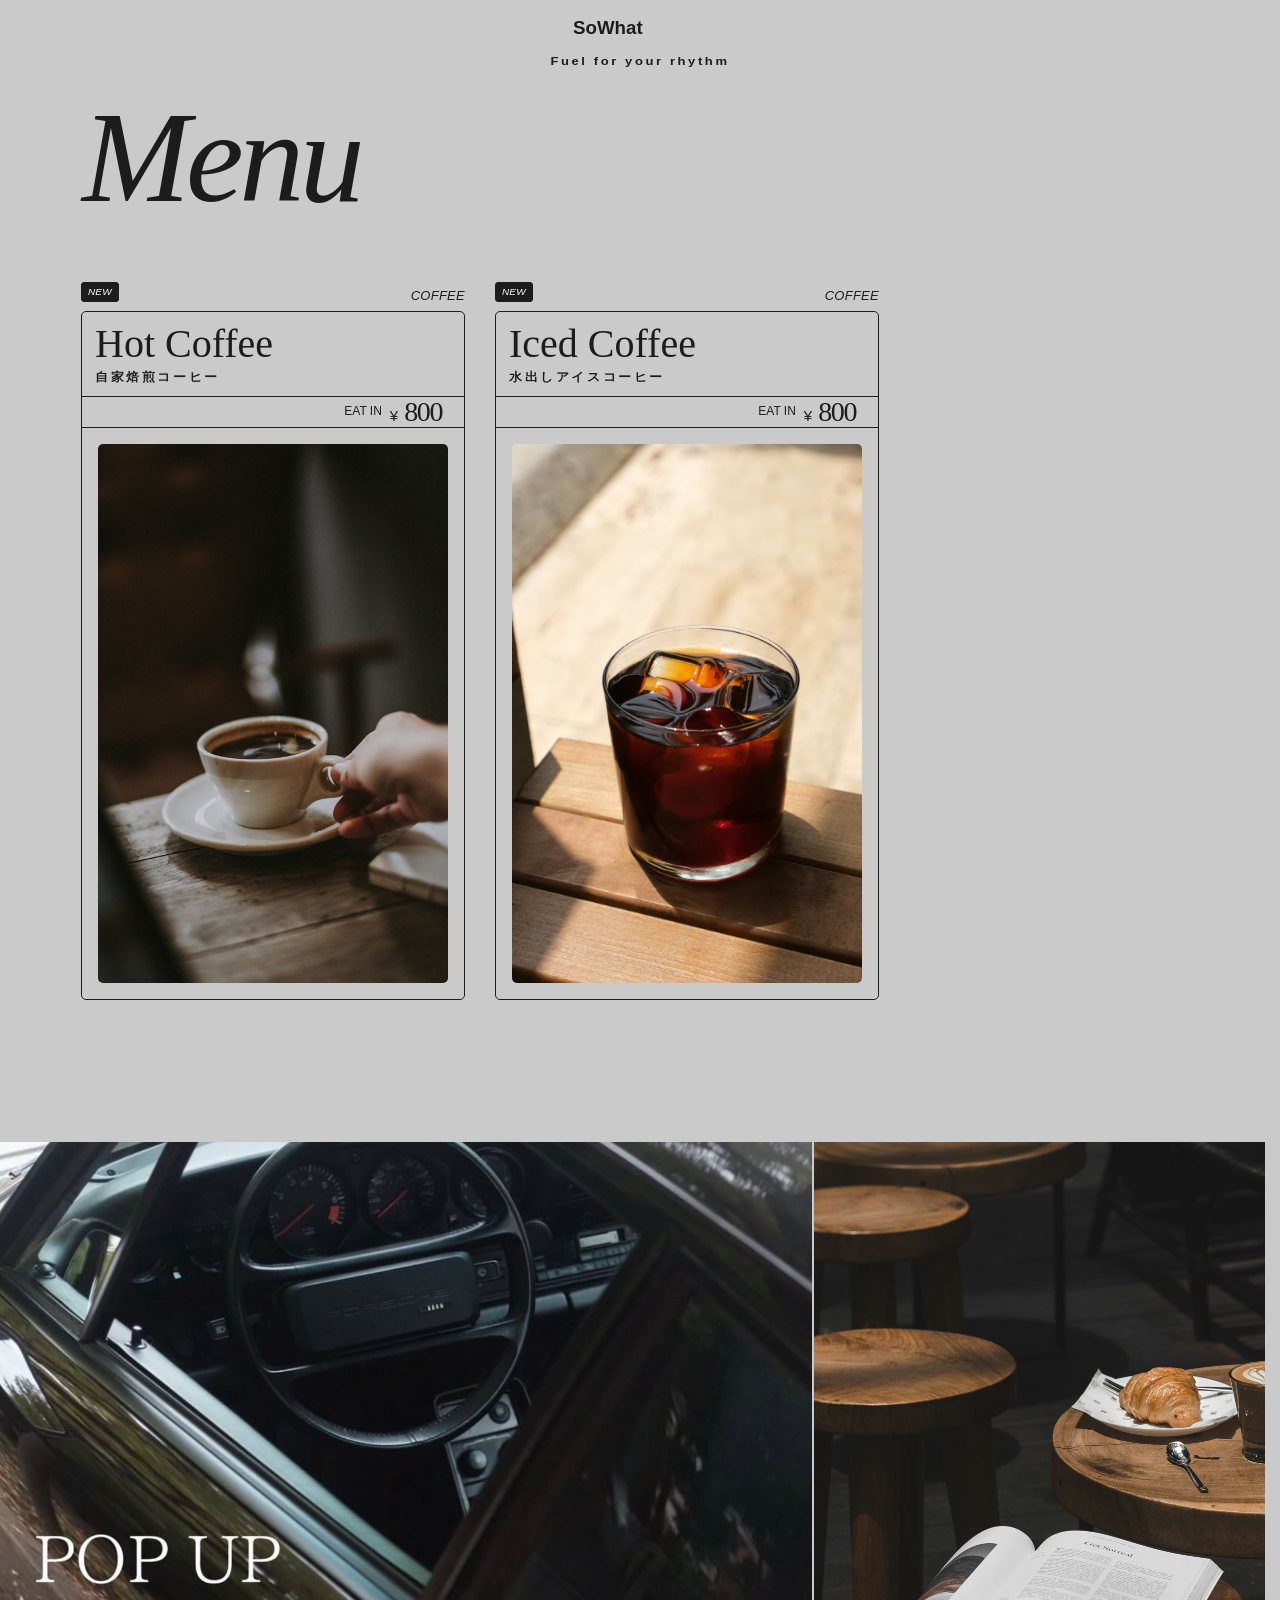
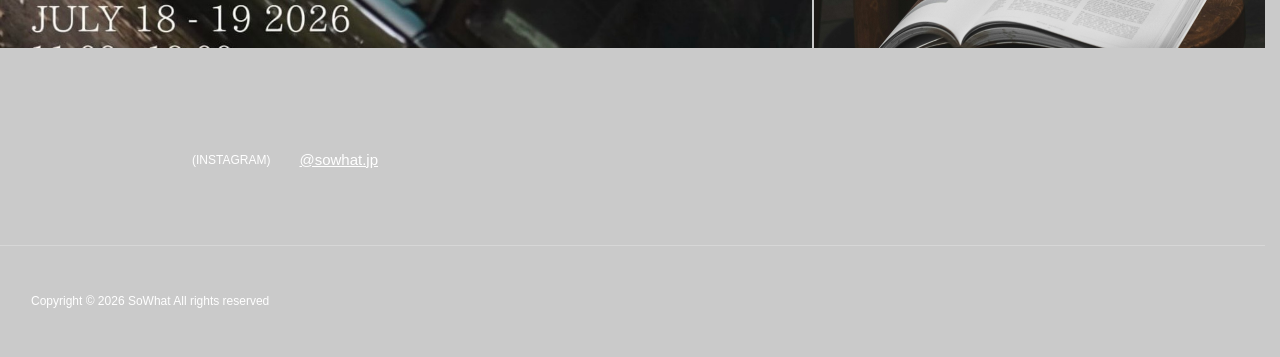
==== commit 1e767593: "Add files via upload" ====
--- a/index.html
+++ b/index.html
@@ -1,5 +1,5 @@
 <!DOCTYPE html>
-<!-- saved from url=(0049)https://parade.kyoto/menu/crepes-chocolat-banane/ -->
+
 <html lang="ja"
   class=" wf-kepler-std-condensed-display-i3-active wf-kepler-std-condensed-display-n5-active wf-kepler-std-condensed-subhead-n3-active wf-kepler-std-condensed-subhead-i5-active wf-kepler-std-display-n3-active wf-acumin-pro-n7-active wf-acumin-pro-i4-active wf-acumin-pro-n4-active wf-nautica-n4-active wf-vdl-v7mincho-n5-active wf-vdl-v7mincho-n7-active wf-active">
 
@@ -639,29 +639,19 @@
   </style>
 
   <link rel="stylesheet" id="contact-form-7-css" href="./menus_files/styles.css" media="all">
-  <link rel="stylesheet" id="cf7msm_styles-css" href="./menus_files/cf7msm.css" media="all">
   <link rel="stylesheet" id="swiper-css" href="./menus_files/swiper-bundle.min.css" media="all">
-  <link rel="stylesheet" id="parade-base-css" href="./menus_files/base.css" media="all">
-  <link rel="stylesheet" id="parade-common-css" href="./menus_files/common.css" media="all">
-  <link rel="stylesheet" id="parade-header-css" href="./menus_files/header.css" media="all">
-  <link rel="stylesheet" id="parade-footer-css" href="./menus_files/footer.css" media="all">
-  <link rel="stylesheet" id="parade-side-menu-css" href="./menus_files/side-menu.css" media="all">
-  <link rel="stylesheet" id="parade-menu-detail-css" href="./menus_files/menu-detail.css" media="all">
+  <link rel="stylesheet" id="base-css" href="./menus_files/base.css" media="all">
+  <link rel="stylesheet" id="common-css" href="./menus_files/common.css" media="all">
+  <link rel="stylesheet" id="header-css" href="./menus_files/header.css" media="all">
+  <link rel="stylesheet" id="footer-css" href="./menus_files/footer.css" media="all">
+  <link rel="stylesheet" id="side-menu-css" href="./menus_files/side-menu.css" media="all">
+  <link rel="stylesheet" id="menu-detail-css" href="./menus_files/menu-detail.css" media="all">
   <script defer="" id="jquery-core-js" src="./menus_files/jquery.min.js"></script>
-  <link rel="https://api.w.org/" href="https://parade.kyoto/wp-json/">
-  <link rel="alternate" title="JSON" type="application/json" href="https://parade.kyoto/wp-json/wp/v2/menu/947">
-  <link rel="shortlink" href="https://parade.kyoto/?p=947">
-  <link rel="icon"
-    href="https://ezb966kqson.exactdn.com/cms/wp-content/uploads/2025/12/cropped-parade_logo.jpg?strip=all&amp;quality=90&amp;webp=92&amp;avif=55&amp;resize=32%2C32"
-    sizes="32x32">
-  <link rel="icon"
-    href="https://ezb966kqson.exactdn.com/cms/wp-content/uploads/2025/12/cropped-parade_logo.jpg?strip=all&amp;quality=90&amp;webp=92&amp;avif=55&amp;resize=192%2C192"
-    sizes="192x192">
-  <link rel="apple-touch-icon"
-    href="https://ezb966kqson.exactdn.com/cms/wp-content/uploads/2025/12/cropped-parade_logo.jpg?strip=all&amp;quality=90&amp;webp=92&amp;avif=55&amp;resize=180%2C180">
-  <meta name="msapplication-TileImage"
-    content="https://ezb966kqson.exactdn.com/cms/wp-content/uploads/2025/12/cropped-parade_logo.jpg?strip=all&amp;quality=90&amp;webp=92&amp;avif=55&amp;resize=270%2C270">
-  <script type="module" src="./menus_files/page.zh1XDkz8.js"></script>
+  
+  
+  
+  
+  
   <style>
     .tk-kepler-std-condensed-display {
       font-family: "kepler-std-condensed-display", serif;
@@ -691,72 +681,12 @@
       font-family: "vdl-v7mincho", sans-serif;
     }
   </style>
-  <link rel="prefetch" href="https://parade.kyoto/menu/cream-tea-set-2026-07/">
-  <link rel="prefetch" href="https://parade.kyoto/menu/mangue-tropicale-citron-vert-fruit-de-la-passion/">
-  <link rel="prefetch" href="https://parade.kyoto/menu/affogato/">
 </head>
 
 <body
-  class="attachment wp-singular menu-template-default single single-menu postid-947 attachmentid-947 attachment- wp-theme-parade-kyoto_theme"
+  class="attachment  menu-template-default single single-menu postid-947 attachmentid-947 attachment- "
   style="">
-  <div class="loading-screen is-logo-visible is-hidden is-removed" id="loadingScreen">
-    <div class="loading-screen__bg"></div>
-    <div class="loading-screen__logo">
-      <img src="./menus_files/loading__logo.webp" alt="" width="279" height="242">
-    </div>
-  </div>
-  <script>
-    (function () {
-      // 1. 必要な要素と時間を取得
-      const screen = document.getElementById('loadingScreen');
-      const startTime = performance.now();
-
-      // トップページ判定（WordPressの関数が使えないためJSで簡易判定）
-      const isTop = window.location.pathname === '/' || window.location.pathname === '' || window.location.pathname === '/index.php';
-
-      // 処理済みフラグ（重複実行防止）
-      let isFinished = false;
-
-      // 2. ローディングを消す関数
-      const finishLoading = function () {
-        if (isFinished) return;
-        isFinished = true;
-
-        if (screen) {
-          screen.classList.add('is-logo-visible'); // ロゴ表示
-
-          // ロゴ表示の演出時間（1.5秒）待ってからフェードアウト
-          setTimeout(function () {
-            screen.classList.add('is-hidden');
-            document.body.classList.remove('is-loading');
-
-            // DOMからの完全削除
-            setTimeout(function () {
-              screen.classList.add('is-removed');
-            }, 600);
-          }, 1500);
-        }
-      };
-
-      // 3. 実行ロジック
-      if (isTop) {
-        // 【トップページ】
-        // A: 読み込み完了したら即実行
-        window.addEventListener('load', finishLoading);
-
-        // B: 2秒経ったら強制実行（画像読み込みを待たない）
-        setTimeout(finishLoading, 5000);
-
-      } else {
-        // 【下層ページ】
-        // 即座に（または0.1秒後に）解除
-        setTimeout(function () {
-          if (screen) screen.classList.add('is-logo-visible');
-          setTimeout(finishLoading, 100);
-        }, 100);
-      }
-    })();
-  </script>
+  
 
   <div class="cursor" id="cursor" style="left: 100px; top: 2666px; opacity: 1;">
     <div class="cursor__bg" id="cursorBg" style="opacity: 0;"></div>
@@ -829,11 +759,9 @@
             <a href="https://www.instagram.com/sowhat.jp/" class="drawer-menu__external-link" target="_blank"
               rel="noopener">Instagram</a>
             <a href="https://lin.ee/n6bYo2Y" class="drawer-menu__external-link" target="_blank" rel="noopener">LINE</a>
-            <a href="https://facebook.com/paradekyoto2022" class="drawer-menu__external-link" target="_blank"
-              rel="noopener">Facebook</a>
-            <a href="https://threads.net/@parade.kyoto" class="drawer-menu__external-link" target="_blank"
+            <a href="https://threads.net/@sowhat.jp" class="drawer-menu__external-link" target="_blank"
               rel="noopener">Threads</a>
-            <a href="https://parade-kyoto.stores.jp/" class="drawer-menu__external-link" target="_blank"
+            <a href="https://.stores.jp/" class="drawer-menu__external-link" target="_blank"
               rel="noopener">ONLINE STORE</a>
           </div>
         </div>
@@ -987,7 +915,7 @@
     <div class="footer__upper">
       <div class="footer__inner">
         <!--a href="" class="footer__logo-block">
-          <img src="./menus_files/" alt="Parade Logo" class="footer__logo" width="279" height="244"
+          <img src="./menus_files/" alt="Logo" class="footer__logo" width="279" height="244"
             decoding="async" loading="lazy">
         </a-->
         <div class="footer__info-block">
@@ -1026,67 +954,6 @@
       </div>
     </div>
   </footer>
-  <!-- Instagram Feed JS -->
-  <script type="text/javascript">
-    var sbiajaxurl = "https://parade.kyoto/cms/wp-admin/admin-ajax.php";
-  </script>
-  <script id="wp-hooks-js" src="./menus_files/hooks.min.js"></script>
-  <script id="wp-i18n-js" src="./menus_files/i18n.min.js"></script>
-  <script id="wp-i18n-js-after">
-    wp.i18n.setLocaleData({ 'text direction\u0004ltr': ['ltr'] });
-    //# sourceURL=wp-i18n-js-after
-  </script>
-  <script id="swv-js" src="./menus_files/index.js"></script>
-  <script id="contact-form-7-js-translations">
-    (function (domain, translations) {
-      var localeData = translations.locale_data[domain] || translations.locale_data.messages;
-      localeData[""].domain = domain;
-      wp.i18n.setLocaleData(localeData, domain);
-    })("contact-form-7", { "translation-revision-date": "2025-11-30 08:12:23+0000", "generator": "GlotPress\/4.0.3", "domain": "messages", "locale_data": { "messages": { "": { "domain": "messages", "plural-forms": "nplurals=1; plural=0;", "lang": "ja_JP" }, "This contact form is placed in the wrong place.": ["\u3053\u306e\u30b3\u30f3\u30bf\u30af\u30c8\u30d5\u30a9\u30fc\u30e0\u306f\u9593\u9055\u3063\u305f\u4f4d\u7f6e\u306b\u7f6e\u304b\u308c\u3066\u3044\u307e\u3059\u3002"], "Error:": ["\u30a8\u30e9\u30fc:"] } }, "comment": { "reference": "includes\/js\/index.js" } });
-    //# sourceURL=contact-form-7-js-translations
-  </script>
-  <script id="contact-form-7-js-before">
-    var wpcf7 = {
-      "api": {
-        "root": "https:\/\/parade.kyoto\/wp-json\/",
-        "namespace": "contact-form-7\/v1"
-      }
-    };
-    //# sourceURL=contact-form-7-js-before
-  </script>
-  <script id="contact-form-7-js" src="./menus_files/index(1).js"></script>
-  <script id="cf7msm-js-extra">
-    var cf7msm_posted_data = [];
-    var cf7msm_honeypot_field_matchers = [];
-    //# sourceURL=cf7msm-js-extra
-  </script>
-  <script id="cf7msm-js" src="./menus_files/cf7msm.min.js"></script>
-  <script data-wp-strategy="async" id="cloudflare-turnstile-js" src="./menus_files/api.js"></script>
-  <script id="cloudflare-turnstile-js-after">
-    document.addEventListener('wpcf7submit', e => turnstile.reset());
-    //# sourceURL=cloudflare-turnstile-js-after
-  </script>
-  <script defer="" id="swiper-js" src="./menus_files/swiper-bundle.min.js"></script>
-  <script defer="" id="gsap-js" src="./menus_files/gsap.min.js"></script>
-  <script defer="" id="gsap-scrolltrigger-js" src="./menus_files/ScrollTrigger.min.js"></script>
-  <script defer="" id="parade-common-js" src="./menus_files/common.js"></script>
-  <script defer="" id="parade-side-menu-js" src="./menus_files/side-menu.js"></script>
-  <script defer="" id="parade-menu-detail-js" src="./menus_files/menu-detail.js"></script>
-  <script id="sbi_scripts-js-extra">
-    var sb_instagram_js_options = { "font_method": "svg", "resized_url": "https://parade.kyoto/cms/wp-content/uploads/sb-instagram-feed-images/", "placeholder": "https://parade.kyoto/cms/wp-content/plugins/instagram-feed/img/placeholder.png", "ajax_url": "" };
-    //# sourceURL=sbi_scripts-js-extra
-  </script>
-  <script defer="" id="sbi_scripts-js" src="./menus_files/sbi-scripts.min.js"></script>
-  <!-- ⚡ Served by Astro static (build: 2026-08-06T05:36:52.326Z) -->
-  <script>console.log('%c⚡ Astro', 'background:#FF5D01;color:#fff;padding:2px 8px;border-radius:3px;font-weight:bold', 'served from static · build 2026-08-06T05:36:52.326Z');</script>
-  <script>(function () { function c() { var b = a.contentDocument || (a.contentWindow && a.contentWindow.document); if (b) { var d = b.createElement('script'); d.innerHTML = "window.__CF$cv$params={r:'a283b57bb8b6d533',t:'MTc4NjI0NjUwNg=='};var a=document.createElement('script');a.src='/cdn-cgi/challenge-platform/scripts/jsd/main.js';document.getElementsByTagName('head')[0].appendChild(a);"; b.getElementsByTagName('head')[0].appendChild(d) } } if (document.body) { var a = document.createElement('iframe'); a.height = 1; a.width = 1; a.style.position = 'absolute'; a.style.top = 0; a.style.left = 0; a.style.border = 'none'; a.style.visibility = 'hidden'; document.body.appendChild(a); if ('loading' !== document.readyState) c(); else if (window.addEventListener) document.addEventListener('DOMContentLoaded', c); else { var e = document.onreadystatechange || function () { }; document.onreadystatechange = function (b) { e(b); 'loading' !== document.readyState && (document.onreadystatechange = e, c()) } } } })();</script>
-  <iframe height="1" width="1"
-    style="position: absolute; top: 0px; left: 0px; border-width: medium; border-style: none; border-color: currentcolor; border-image: initial; visibility: hidden;"
-    src="./menus_files/saved_resource.html"></iframe>
-  <script type="module" src="./menus_files/v4513226cdae34746b4dedf0b4dfa099e1781791509496"
-    integrity="sha512-ZE9pZaUXND66v380QUtch/5sE9tPFh2zg45pR2PB0CVkCtOREv2AJKkSidISWkysEuQ0EH8faUU5du78bx87UQ=="
-    data-cf-beacon="{&quot;version&quot;:&quot;2024.11.0&quot;,&quot;token&quot;:&quot;d20af465ef6c45a885aa4fd16387e671&quot;,&quot;r&quot;:1}"
-    crossorigin="anonymous"></script>
 </body>
 
 </html>
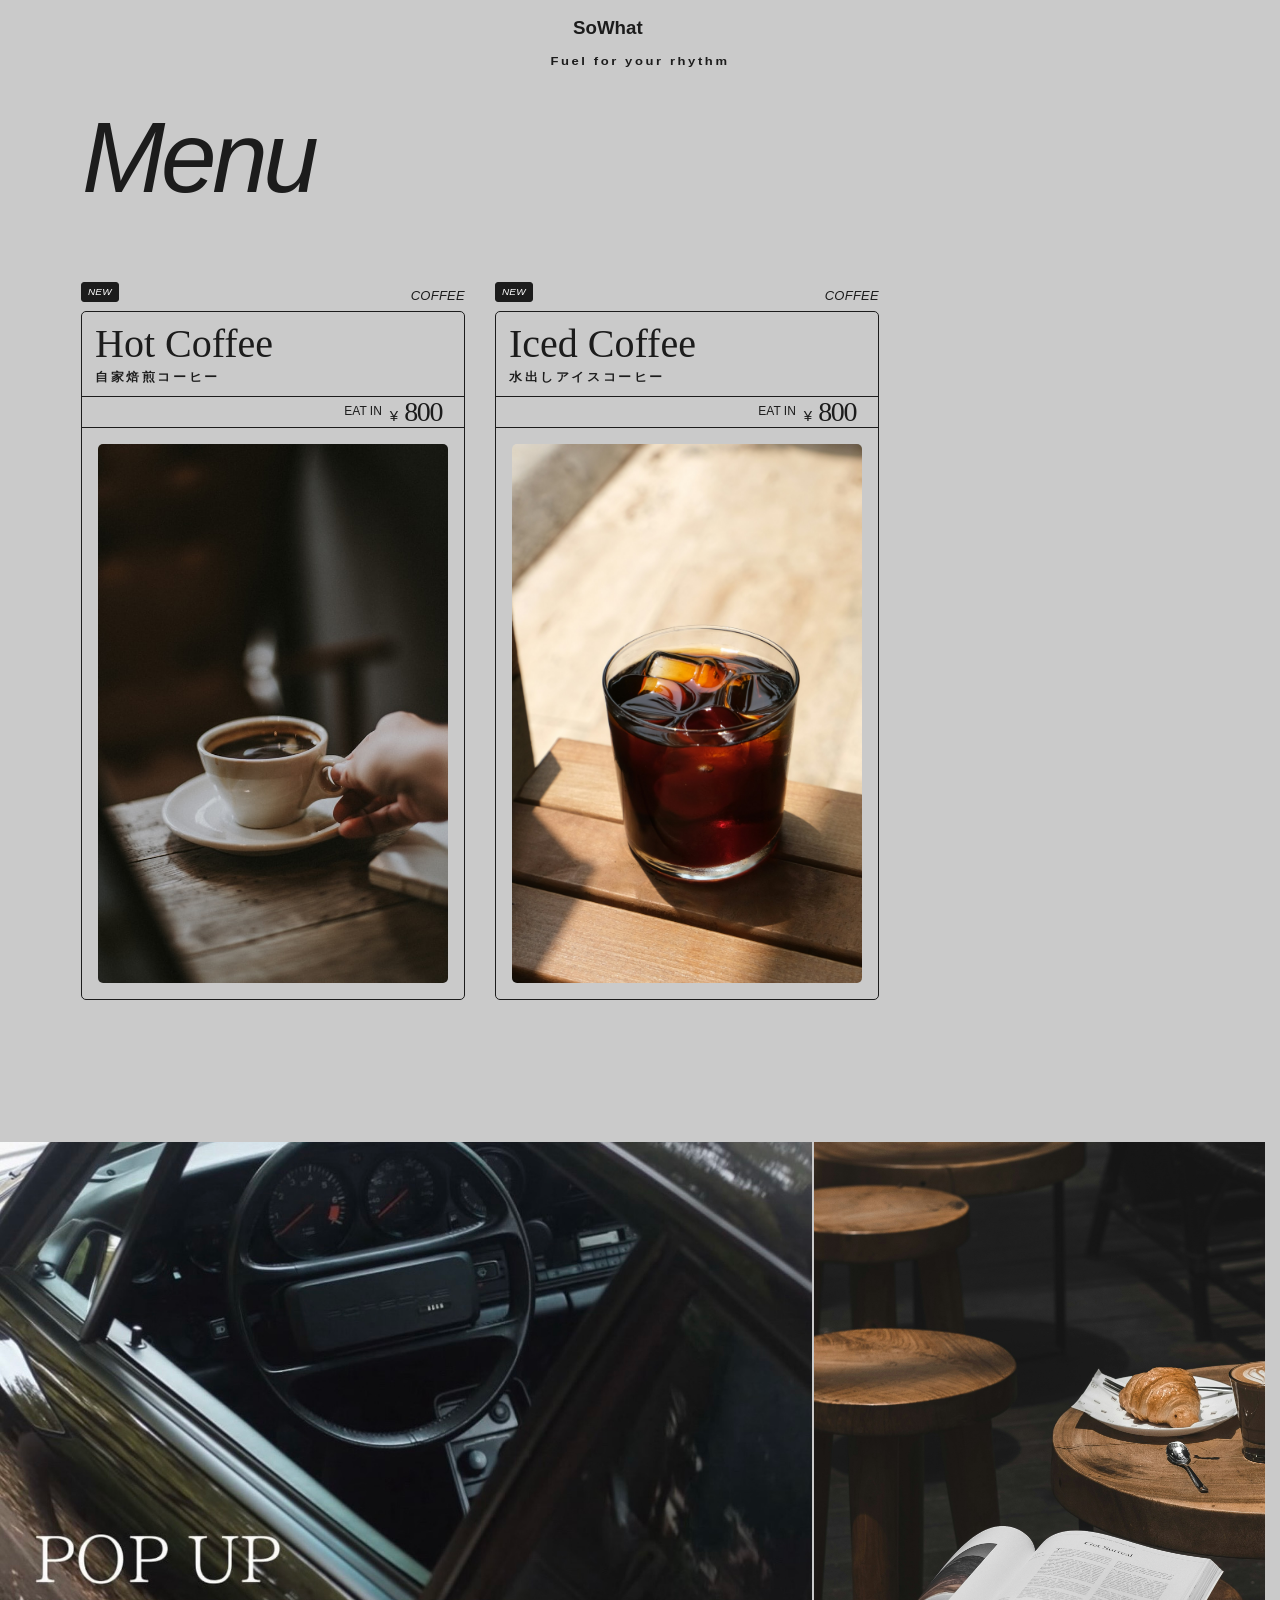
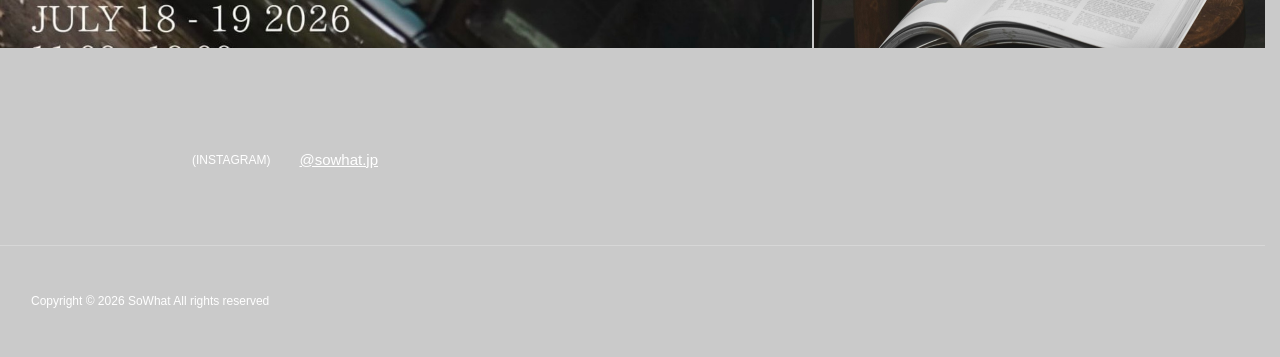
==== commit 2535c55f: "Add files via upload" ====
--- a/index.html
+++ b/index.html
@@ -6,7 +6,7 @@
 <head>
   <meta http-equiv="Content-Type" content="text/html; charset=UTF-8">
 
-  <meta name="viewport" content="width=1440">
+  <meta name="viewport" content="width=device-width, initial-scale=1.0">
   <link rel="icon" href=""
     type="image/x-icon">
   <script async="" src="./menus_files/clarity.js"></script>
@@ -26,46 +26,7 @@
   <link rel="preconnect" href="https://use.typekit.net/" crossorigin="">
   <link rel="preconnect" href="https://p.typekit.net/" crossorigin="">
 
-  <script>
-    (function (d) {
-      var config = {
-        kitId: 'wjs0ipi',
-        scriptTimeout: 3000,
-        async: true
-      },
-        h = d.documentElement,
-        tk = d.createElement("script"),
-        f = false,
-        s = d.getElementsByTagName("script")[0],
-        t = setTimeout(function () {
-          h.className = h.className.replace(/\bwf-loading\b/g, "") + " wf-inactive";
-        }, config.scriptTimeout),
-        a;
-
-      function loadTypekit() {
-        if (f) return;
-        h.className += " wf-loading";
-        tk.src = "https://use.typekit.net/" + config.kitId + ".js";
-        tk.async = true;
-        tk.onload = tk.onreadystatechange = function () {
-          a = this.readyState;
-          if (f || a && a !== "complete" && a !== "loaded") return;
-          f = true;
-          clearTimeout(t);
-          try { Typekit.load(config); } catch (e) { }
-        };
-        s.parentNode.insertBefore(tk, s);
-      }
-
-      loadTypekit();
-
-      window.addEventListener('pageshow', function () {
-        if (d.fonts && d.fonts.status === 'loaded') {
-          h.className = h.className.replace(/\bwf-loading\b/g, "");
-        }
-      });
-    })(document);
-  </script>
+
   <style id="wp-img-auto-sizes-contain-inline-css">
     img:is([sizes=auto i], [sizes^="auto," i]) {
       contain-intrinsic-size: 3000px 1500px
@@ -74,569 +35,7 @@
     /*# sourceURL=wp-img-auto-sizes-contain-inline-css */
   </style>
   <link rel="stylesheet" id="sbi_styles-css" href="./menus_files/sbi-styles.min.css" media="all">
-  <style id="wp-block-library-inline-css">
-    :root {
-      --wp-block-synced-color: #7a00df;
-      --wp-block-synced-color--rgb: 122, 0, 223;
-      --wp-bound-block-color: var(--wp-block-synced-color);
-      --wp-editor-canvas-background: #ddd;
-      --wp-admin-theme-color: #007cba;
-      --wp-admin-theme-color--rgb: 0, 124, 186;
-      --wp-admin-theme-color-darker-10: #006ba1;
-      --wp-admin-theme-color-darker-10--rgb: 0, 107, 160.5;
-      --wp-admin-theme-color-darker-20: #005a87;
-      --wp-admin-theme-color-darker-20--rgb: 0, 90, 135;
-      --wp-admin-border-width-focus: 2px
-    }
-
-    @media (min-resolution:192dpi) {
-      :root {
-        --wp-admin-border-width-focus: 1.5px
-      }
-    }
-
-    .wp-element-button {
-      cursor: pointer
-    }
-
-    :root .has-very-light-gray-background-color {
-      background-color: #eee
-    }
-
-    :root .has-very-dark-gray-background-color {
-      background-color: #313131
-    }
-
-    :root .has-very-light-gray-color {
-      color: #eee
-    }
-
-    :root .has-very-dark-gray-color {
-      color: #313131
-    }
-
-    :root .has-vivid-green-cyan-to-vivid-cyan-blue-gradient-background {
-      background: linear-gradient(135deg, #00d084, #0693e3)
-    }
-
-    :root .has-purple-crush-gradient-background {
-      background: linear-gradient(135deg, #34e2e4, #4721fb 50%, #ab1dfe)
-    }
-
-    :root .has-hazy-dawn-gradient-background {
-      background: linear-gradient(135deg, #faaca8, #dad0ec)
-    }
-
-    :root .has-subdued-olive-gradient-background {
-      background: linear-gradient(135deg, #fafae1, #67a671)
-    }
-
-    :root .has-atomic-cream-gradient-background {
-      background: linear-gradient(135deg, #fdd79a, #004a59)
-    }
-
-    :root .has-nightshade-gradient-background {
-      background: linear-gradient(135deg, #330968, #31cdcf)
-    }
-
-    :root .has-midnight-gradient-background {
-      background: linear-gradient(135deg, #020381, #2874fc)
-    }
-
-    :root {
-      --wp--preset--font-size--normal: 16px;
-      --wp--preset--font-size--huge: 42px
-    }
-
-    .has-regular-font-size {
-      font-size: 1em
-    }
-
-    .has-larger-font-size {
-      font-size: 2.625em
-    }
-
-    .has-normal-font-size {
-      font-size: var(--wp--preset--font-size--normal)
-    }
-
-    .has-huge-font-size {
-      font-size: var(--wp--preset--font-size--huge)
-    }
-
-    :root .has-text-align-center {
-      text-align: center
-    }
-
-    :root .has-text-align-left {
-      text-align: left
-    }
-
-    :root .has-text-align-right {
-      text-align: right
-    }
-
-    .has-fit-text {
-      white-space: nowrap !important
-    }
-
-    #end-resizable-editor-section {
-      display: none
-    }
-
-    .aligncenter {
-      clear: both
-    }
-
-    .items-justified-left {
-      justify-content: flex-start
-    }
-
-    .items-justified-center {
-      justify-content: center
-    }
-
-    .items-justified-right {
-      justify-content: flex-end
-    }
-
-    .items-justified-space-between {
-      justify-content: space-between
-    }
-
-    .screen-reader-text {
-      word-wrap: normal !important;
-      border: 0;
-      clip-path: inset(50%);
-      height: 1px;
-      margin: -1px;
-      overflow: hidden;
-      padding: 0;
-      position: absolute;
-      width: 1px
-    }
-
-    .screen-reader-text:focus {
-      background-color: #ddd;
-      clip-path: none;
-      color: #444;
-      display: block;
-      font-size: 1em;
-      height: auto;
-      left: 5px;
-      line-height: normal;
-      padding: 15px 23px 14px;
-      text-decoration: none;
-      top: 5px;
-      width: auto;
-      z-index: 100000
-    }
-
-    html :where(.has-border-color) {
-      border-style: solid
-    }
-
-    html :where([style*=border-color]) {
-      border-style: solid
-    }
-
-    html :where([style*=border-top-color]) {
-      border-top-style: solid
-    }
-
-    html :where([style*=border-right-color]) {
-      border-right-style: solid
-    }
-
-    html :where([style*=border-bottom-color]) {
-      border-bottom-style: solid
-    }
-
-    html :where([style*=border-left-color]) {
-      border-left-style: solid
-    }
-
-    html :where([style*=border-width]) {
-      border-style: solid
-    }
-
-    html :where([style*=border-top-width]) {
-      border-top-style: solid
-    }
-
-    html :where([style*=border-right-width]) {
-      border-right-style: solid
-    }
-
-    html :where([style*=border-bottom-width]) {
-      border-bottom-style: solid
-    }
-
-    html :where([style*=border-left-width]) {
-      border-left-style: solid
-    }
-
-    html :where(img[class*=wp-image-]) {
-      height: auto;
-      max-width: 100%
-    }
-
-    :where(figure) {
-      margin: 0 0 1em
-    }
-
-    html :where(.is-position-sticky) {
-      --wp-admin--admin-bar--position-offset: var(--wp-admin--admin-bar--height, 0px)
-    }
-
-    @media screen and (max-width:600px) {
-      html :where(.is-position-sticky) {
-        --wp-admin--admin-bar--position-offset: 0px
-      }
-    }
-
-    /*# sourceURL=/wp-includes/css/dist/block-library/common.min.css */
-  </style>
-  <style id="classic-theme-styles-inline-css">
-    /*! This file is auto-generated */
-    .wp-block-button__link {
-      color: #fff;
-      background-color: #32373c;
-      border-radius: 9999px;
-      box-shadow: none;
-      text-decoration: none;
-      padding: calc(.667em + 2px) calc(1.333em + 2px);
-      font-size: 1.125em
-    }
-
-    .wp-block-file__button {
-      background: #32373c;
-      color: #fff;
-      text-decoration: none
-    }
-
-    /*# sourceURL=/wp-includes/css/classic-themes.min.css */
-  </style>
-
-  <style id="global-styles-inline-css">
-    :root {
-      --wp--preset--aspect-ratio--square: 1;
-      --wp--preset--aspect-ratio--4-3: 4/3;
-      --wp--preset--aspect-ratio--3-4: 3/4;
-      --wp--preset--aspect-ratio--3-2: 3/2;
-      --wp--preset--aspect-ratio--2-3: 2/3;
-      --wp--preset--aspect-ratio--16-9: 16/9;
-      --wp--preset--aspect-ratio--9-16: 9/16;
-      --wp--preset--color--black: #000000;
-      --wp--preset--color--cyan-bluish-gray: #abb8c3;
-      --wp--preset--color--white: #ffffff;
-      --wp--preset--color--pale-pink: #f78da7;
-      --wp--preset--color--vivid-red: #cf2e2e;
-      --wp--preset--color--luminous-vivid-orange: #ff6900;
-      --wp--preset--color--luminous-vivid-amber: #fcb900;
-      --wp--preset--color--light-green-cyan: #7bdcb5;
-      --wp--preset--color--vivid-green-cyan: #00d084;
-      --wp--preset--color--pale-cyan-blue: #8ed1fc;
-      --wp--preset--color--vivid-cyan-blue: #0693e3;
-      --wp--preset--color--vivid-purple: #9b51e0;
-      --wp--preset--gradient--vivid-cyan-blue-to-vivid-purple: linear-gradient(135deg, rgb(6, 147, 227) 0%, rgb(155, 81, 224) 100%);
-      --wp--preset--gradient--light-green-cyan-to-vivid-green-cyan: linear-gradient(135deg, rgb(122, 220, 180) 0%, rgb(0, 208, 130) 100%);
-      --wp--preset--gradient--luminous-vivid-amber-to-luminous-vivid-orange: linear-gradient(135deg, rgb(252, 185, 0) 0%, rgb(255, 105, 0) 100%);
-      --wp--preset--gradient--luminous-vivid-orange-to-vivid-red: linear-gradient(135deg, rgb(255, 105, 0) 0%, rgb(207, 46, 46) 100%);
-      --wp--preset--gradient--very-light-gray-to-cyan-bluish-gray: linear-gradient(135deg, rgb(238, 238, 238) 0%, rgb(169, 184, 195) 100%);
-      --wp--preset--gradient--cool-to-warm-spectrum: linear-gradient(135deg, rgb(74, 234, 220) 0%, rgb(151, 120, 209) 20%, rgb(207, 42, 186) 40%, rgb(238, 44, 130) 60%, rgb(251, 105, 98) 80%, rgb(254, 248, 76) 100%);
-      --wp--preset--gradient--blush-light-purple: linear-gradient(135deg, rgb(255, 206, 236) 0%, rgb(152, 150, 240) 100%);
-      --wp--preset--gradient--blush-bordeaux: linear-gradient(135deg, rgb(254, 205, 165) 0%, rgb(254, 45, 45) 50%, rgb(107, 0, 62) 100%);
-      --wp--preset--gradient--luminous-dusk: linear-gradient(135deg, rgb(255, 203, 112) 0%, rgb(199, 81, 192) 50%, rgb(65, 88, 208) 100%);
-      --wp--preset--gradient--pale-ocean: linear-gradient(135deg, rgb(255, 245, 203) 0%, rgb(182, 227, 212) 50%, rgb(51, 167, 181) 100%);
-      --wp--preset--gradient--electric-grass: linear-gradient(135deg, rgb(202, 248, 128) 0%, rgb(113, 206, 126) 100%);
-      --wp--preset--gradient--midnight: linear-gradient(135deg, rgb(2, 3, 129) 0%, rgb(40, 116, 252) 100%);
-      --wp--preset--font-size--small: 13px;
-      --wp--preset--font-size--medium: 20px;
-      --wp--preset--font-size--large: 36px;
-      --wp--preset--font-size--x-large: 42px;
-      --wp--preset--spacing--20: 0.44rem;
-      --wp--preset--spacing--30: 0.67rem;
-      --wp--preset--spacing--40: 1rem;
-      --wp--preset--spacing--50: 1.5rem;
-      --wp--preset--spacing--60: 2.25rem;
-      --wp--preset--spacing--70: 3.38rem;
-      --wp--preset--spacing--80: 5.06rem;
-      --wp--preset--shadow--natural: 6px 6px 9px rgba(0, 0, 0, 0.2);
-      --wp--preset--shadow--deep: 12px 12px 50px rgba(0, 0, 0, 0.4);
-      --wp--preset--shadow--sharp: 6px 6px 0px rgba(0, 0, 0, 0.2);
-      --wp--preset--shadow--outlined: 6px 6px 0px -3px rgb(255, 255, 255), 6px 6px rgb(0, 0, 0);
-      --wp--preset--shadow--crisp: 6px 6px 0px rgb(0, 0, 0);
-    }
-
-    :where(body) {
-      margin: 0;
-    }
-
-    :where(.is-layout-flex) {
-      gap: 0.5em;
-    }
-
-    :where(.is-layout-grid) {
-      gap: 0.5em;
-    }
-
-    body .is-layout-flex {
-      display: flex;
-    }
-
-    .is-layout-flex {
-      flex-wrap: wrap;
-      align-items: center;
-    }
-
-    .is-layout-flex> :is(*, div) {
-      margin: 0;
-    }
-
-    body .is-layout-grid {
-      display: grid;
-    }
-
-    .is-layout-grid> :is(*, div) {
-      margin: 0;
-    }
-
-    body {
-      padding-top: 0px;
-      padding-right: 0px;
-      padding-bottom: 0px;
-      padding-left: 0px;
-    }
-
-    :root :where(.wp-element-button, .wp-block-button__link) {
-      background-color: #32373c;
-      border-width: 0;
-      color: #fff;
-      font-family: inherit;
-      font-size: inherit;
-      font-style: inherit;
-      font-weight: inherit;
-      letter-spacing: inherit;
-      line-height: inherit;
-      padding-top: calc(0.667em + 2px);
-      padding-right: calc(1.333em + 2px);
-      padding-bottom: calc(0.667em + 2px);
-      padding-left: calc(1.333em + 2px);
-      text-decoration: none;
-      text-transform: inherit;
-    }
-
-    .has-black-color {
-      color: var(--wp--preset--color--black) !important;
-    }
-
-    .has-cyan-bluish-gray-color {
-      color: var(--wp--preset--color--cyan-bluish-gray) !important;
-    }
-
-    .has-white-color {
-      color: var(--wp--preset--color--white) !important;
-    }
-
-    .has-pale-pink-color {
-      color: var(--wp--preset--color--pale-pink) !important;
-    }
-
-    .has-vivid-red-color {
-      color: var(--wp--preset--color--vivid-red) !important;
-    }
-
-    .has-luminous-vivid-orange-color {
-      color: var(--wp--preset--color--luminous-vivid-orange) !important;
-    }
-
-    .has-luminous-vivid-amber-color {
-      color: var(--wp--preset--color--luminous-vivid-amber) !important;
-    }
-
-    .has-light-green-cyan-color {
-      color: var(--wp--preset--color--light-green-cyan) !important;
-    }
-
-    .has-vivid-green-cyan-color {
-      color: var(--wp--preset--color--vivid-green-cyan) !important;
-    }
-
-    .has-pale-cyan-blue-color {
-      color: var(--wp--preset--color--pale-cyan-blue) !important;
-    }
-
-    .has-vivid-cyan-blue-color {
-      color: var(--wp--preset--color--vivid-cyan-blue) !important;
-    }
-
-    .has-vivid-purple-color {
-      color: var(--wp--preset--color--vivid-purple) !important;
-    }
-
-    .has-black-background-color {
-      background-color: var(--wp--preset--color--black) !important;
-    }
-
-    .has-cyan-bluish-gray-background-color {
-      background-color: var(--wp--preset--color--cyan-bluish-gray) !important;
-    }
-
-    .has-white-background-color {
-      background-color: var(--wp--preset--color--white) !important;
-    }
-
-    .has-pale-pink-background-color {
-      background-color: var(--wp--preset--color--pale-pink) !important;
-    }
-
-    .has-vivid-red-background-color {
-      background-color: var(--wp--preset--color--vivid-red) !important;
-    }
-
-    .has-luminous-vivid-orange-background-color {
-      background-color: var(--wp--preset--color--luminous-vivid-orange) !important;
-    }
-
-    .has-luminous-vivid-amber-background-color {
-      background-color: var(--wp--preset--color--luminous-vivid-amber) !important;
-    }
-
-    .has-light-green-cyan-background-color {
-      background-color: var(--wp--preset--color--light-green-cyan) !important;
-    }
-
-    .has-vivid-green-cyan-background-color {
-      background-color: var(--wp--preset--color--vivid-green-cyan) !important;
-    }
-
-    .has-pale-cyan-blue-background-color {
-      background-color: var(--wp--preset--color--pale-cyan-blue) !important;
-    }
-
-    .has-vivid-cyan-blue-background-color {
-      background-color: var(--wp--preset--color--vivid-cyan-blue) !important;
-    }
-
-    .has-vivid-purple-background-color {
-      background-color: var(--wp--preset--color--vivid-purple) !important;
-    }
-
-    .has-black-border-color {
-      border-color: var(--wp--preset--color--black) !important;
-    }
-
-    .has-cyan-bluish-gray-border-color {
-      border-color: var(--wp--preset--color--cyan-bluish-gray) !important;
-    }
-
-    .has-white-border-color {
-      border-color: var(--wp--preset--color--white) !important;
-    }
-
-    .has-pale-pink-border-color {
-      border-color: var(--wp--preset--color--pale-pink) !important;
-    }
-
-    .has-vivid-red-border-color {
-      border-color: var(--wp--preset--color--vivid-red) !important;
-    }
-
-    .has-luminous-vivid-orange-border-color {
-      border-color: var(--wp--preset--color--luminous-vivid-orange) !important;
-    }
-
-    .has-luminous-vivid-amber-border-color {
-      border-color: var(--wp--preset--color--luminous-vivid-amber) !important;
-    }
-
-    .has-light-green-cyan-border-color {
-      border-color: var(--wp--preset--color--light-green-cyan) !important;
-    }
-
-    .has-vivid-green-cyan-border-color {
-      border-color: var(--wp--preset--color--vivid-green-cyan) !important;
-    }
-
-    .has-pale-cyan-blue-border-color {
-      border-color: var(--wp--preset--color--pale-cyan-blue) !important;
-    }
-
-    .has-vivid-cyan-blue-border-color {
-      border-color: var(--wp--preset--color--vivid-cyan-blue) !important;
-    }
-
-    .has-vivid-purple-border-color {
-      border-color: var(--wp--preset--color--vivid-purple) !important;
-    }
-
-    .has-vivid-cyan-blue-to-vivid-purple-gradient-background {
-      background: var(--wp--preset--gradient--vivid-cyan-blue-to-vivid-purple) !important;
-    }
-
-    .has-light-green-cyan-to-vivid-green-cyan-gradient-background {
-      background: var(--wp--preset--gradient--light-green-cyan-to-vivid-green-cyan) !important;
-    }
-
-    .has-luminous-vivid-amber-to-luminous-vivid-orange-gradient-background {
-      background: var(--wp--preset--gradient--luminous-vivid-amber-to-luminous-vivid-orange) !important;
-    }
-
-    .has-luminous-vivid-orange-to-vivid-red-gradient-background {
-      background: var(--wp--preset--gradient--luminous-vivid-orange-to-vivid-red) !important;
-    }
-
-    .has-very-light-gray-to-cyan-bluish-gray-gradient-background {
-      background: var(--wp--preset--gradient--very-light-gray-to-cyan-bluish-gray) !important;
-    }
-
-    .has-cool-to-warm-spectrum-gradient-background {
-      background: var(--wp--preset--gradient--cool-to-warm-spectrum) !important;
-    }
-
-    .has-blush-light-purple-gradient-background {
-      background: var(--wp--preset--gradient--blush-light-purple) !important;
-    }
-
-    .has-blush-bordeaux-gradient-background {
-      background: var(--wp--preset--gradient--blush-bordeaux) !important;
-    }
-
-    .has-luminous-dusk-gradient-background {
-      background: var(--wp--preset--gradient--luminous-dusk) !important;
-    }
-
-    .has-pale-ocean-gradient-background {
-      background: var(--wp--preset--gradient--pale-ocean) !important;
-    }
-
-    .has-electric-grass-gradient-background {
-      background: var(--wp--preset--gradient--electric-grass) !important;
-    }
-
-    .has-midnight-gradient-background {
-      background: var(--wp--preset--gradient--midnight) !important;
-    }
-
-    .has-small-font-size {
-      font-size: var(--wp--preset--font-size--small) !important;
-    }
-
-    .has-medium-font-size {
-      font-size: var(--wp--preset--font-size--medium) !important;
-    }
-
-    .has-large-font-size {
-      font-size: var(--wp--preset--font-size--large) !important;
-    }
-
-    .has-x-large-font-size {
-      font-size: var(--wp--preset--font-size--x-large) !important;
-    }
-
-    /*# sourceURL=global-styles-inline-css */
-  </style>
+  
 
   <link rel="stylesheet" id="contact-form-7-css" href="./menus_files/styles.css" media="all">
   <link rel="stylesheet" id="swiper-css" href="./menus_files/swiper-bundle.min.css" media="all">
@@ -647,69 +46,17 @@
   <link rel="stylesheet" id="side-menu-css" href="./menus_files/side-menu.css" media="all">
   <link rel="stylesheet" id="menu-detail-css" href="./menus_files/menu-detail.css" media="all">
   <script defer="" id="jquery-core-js" src="./menus_files/jquery.min.js"></script>
-  
-  
-  
-  
-  
-  <style>
-    .tk-kepler-std-condensed-display {
-      font-family: "kepler-std-condensed-display", serif;
-    }
-
-    .tk-kepler-std-condensed-subhead {
-      font-family: "kepler-std-condensed-subhead", serif;
-    }
-
-    .tk-kepler-std-display {
-      font-family: "kepler-std-display", serif;
-    }
-
-    .tk-kepler-std-subhead {
-      font-family: "kepler-std-subhead", serif;
-    }
-
-    .tk-acumin-pro {
-      font-family: "acumin-pro", sans-serif;
-    }
-
-    .tk-nautica {
-      font-family: "nautica", sans-serif;
-    }
-
-    .tk-vdl-v7mincho {
-      font-family: "vdl-v7mincho", sans-serif;
-    }
-  </style>
+  <script defer="" id="" src="./menus_files/side-menu.js"></script>
+  <script defer="" id="" src="./menus_files/swiper-bundle.min.js"></script>
+  <script defer="" id="" src="./menus_files/menu-detail.js"></script>
+  <script defer="" id="" src="./menus_files/gsap.min.js"></script>
+  <script defer="" id="" src="./menus_files/common.js"></script>
+  <script defer="" id="" src="./menus_files/ScrollTrigger.min.js"></script>
 </head>
 
 <body
   class="attachment  menu-template-default single single-menu postid-947 attachmentid-947 attachment- "
-  style="">
-  
-
-  <div class="cursor" id="cursor" style="left: 100px; top: 2666px; opacity: 1;">
-    <div class="cursor__bg" id="cursorBg" style="opacity: 0;"></div>
-    <div class="cursor__inner">
-      <span class="cursor__text" id="cursorText"></span>
-      <span class="cursor__text cursor__text--drug">
-        <svg class="cursor__arrow cursor__arrow--left" xmlns="http://www.w3.org/2000/svg"
-          xmlns:xlink="http://www.w3.org/1999/xlink" width="10px" height="16px">
-          <path fill-rule="evenodd" fill="rgb(255, 255, 255)" d="M9.613,0.069 L0.098,7.813 L2.510,8.026 L9.613,0.069 Z">
-          </path>
-          <path fill-rule="evenodd" fill="rgb(255, 255, 255)" d="M0.098,7.443 L2.510,7.230 L9.613,15.187 "></path>
-        </svg>
-        DRUG
-        <svg class="cursor__arrow cursor__arrow--right" xmlns="http://www.w3.org/2000/svg"
-          xmlns:xlink="http://www.w3.org/1999/xlink" width="11px" height="16px">
-          <path fill-rule="evenodd" fill="rgb(255, 255, 255)"
-            d="M0.913,0.069 L10.428,7.813 L8.016,8.026 L0.913,0.069 Z"></path>
-          <path fill-rule="evenodd" fill="rgb(255, 255, 255)" d="M10.428,7.443 L8.016,7.230 L0.913,15.187 "></path>
-        </svg>
-      </span>
-    </div>
-  </div>
-
+  >
   <header class="header" style="pointer-events: auto; opacity: 1;">
     <div class="header__inner l-inner-full">
       <!--div class="header__left">
--- a/menus_files/menu-detail.css
+++ b/menus_files/menu-detail.css
@@ -747,8 +747,10 @@
 .topics__title {
     align-items: center;
     display: flex;
+    /*
     font-family: kepler-std-condensed-display, serif;
-    font-size: 130px;
+    */
+    font-size: 100px;
     font-style: italic;
     font-weight: 300;
     gap: 17px;
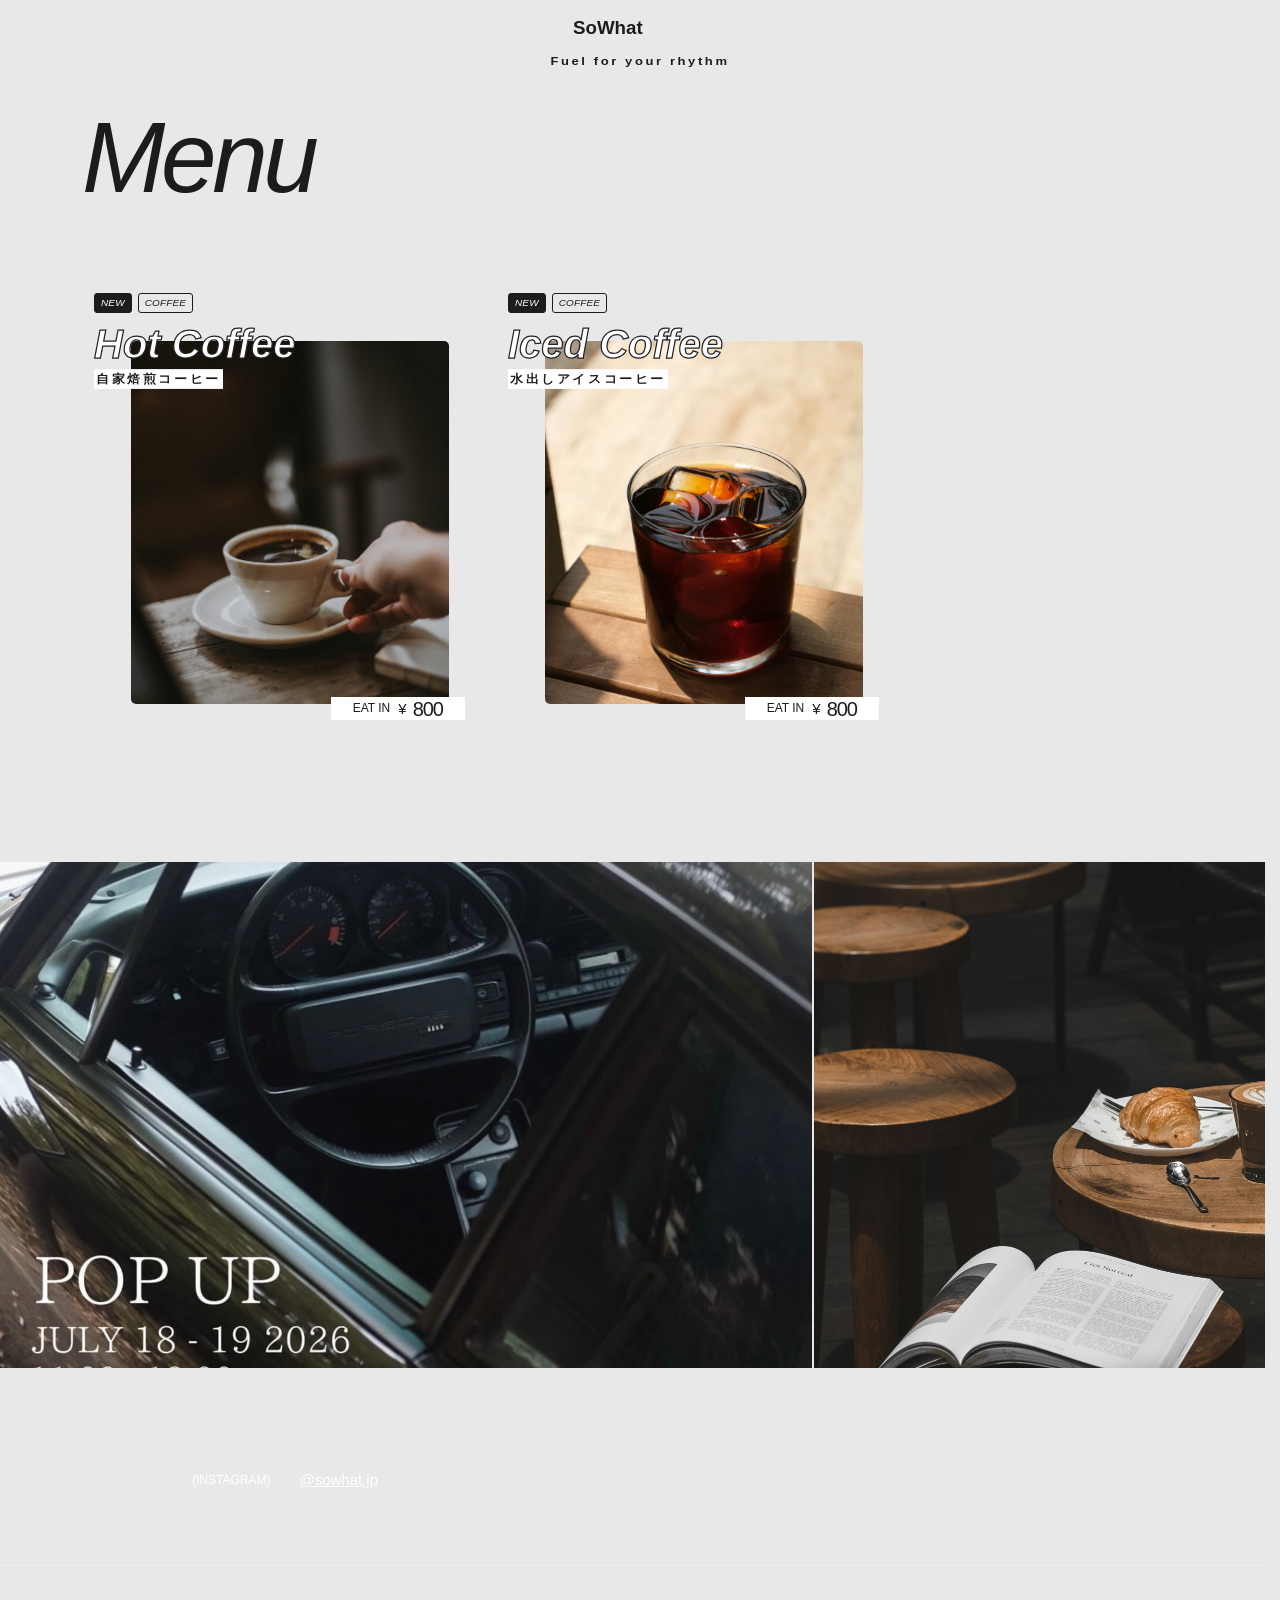
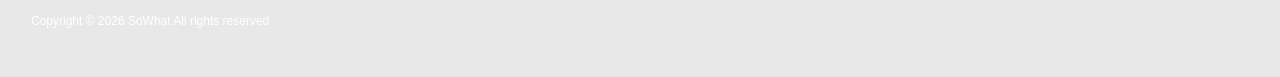
==== commit 10b900ce: "Add files via upload" ====
--- a/index.html
+++ b/index.html
@@ -7,12 +7,11 @@
   <meta http-equiv="Content-Type" content="text/html; charset=UTF-8">
 
   <meta name="viewport" content="width=device-width, initial-scale=1.0">
-  <link rel="icon" href=""
-    type="image/x-icon">
+  <link rel="icon" href="" type="image/x-icon">
   <script async="" src="./menus_files/clarity.js"></script>
   <script async="" src="./menus_files/js"></script>
-  <title></title>  
-<!-- All in One SEO Pro 5.0.0.1 - aioseo.com -->
+  <title></title>
+  <!-- All in One SEO Pro 5.0.0.1 - aioseo.com -->
   <meta name="description" content="">
   <meta name="robots" content="max-image-preview:large">
   <meta name="msvalidate.01" content="">
@@ -35,7 +34,7 @@
     /*# sourceURL=wp-img-auto-sizes-contain-inline-css */
   </style>
   <link rel="stylesheet" id="sbi_styles-css" href="./menus_files/sbi-styles.min.css" media="all">
-  
+
 
   <link rel="stylesheet" id="contact-form-7-css" href="./menus_files/styles.css" media="all">
   <link rel="stylesheet" id="swiper-css" href="./menus_files/swiper-bundle.min.css" media="all">
@@ -54,9 +53,7 @@
   <script defer="" id="" src="./menus_files/ScrollTrigger.min.js"></script>
 </head>
 
-<body
-  class="attachment  menu-template-default single single-menu postid-947 attachmentid-947 attachment- "
-  >
+<body class="attachment  menu-template-default single single-menu postid-947 attachmentid-947 attachment- ">
   <header class="header" style="pointer-events: auto; opacity: 1;">
     <div class="header__inner l-inner-full">
       <!--div class="header__left">
@@ -78,8 +75,10 @@
       <div class="sticky-menu__left">
         <a href="https://www.instagram.com/sowhat.jp/" class="sticky-menu__store-link" target="_blank" rel="noopener">
           <svg class="instagram__icon" xmlns="http://www.w3.org/2000/svg" viewBox="0 0 1000 1000">
-        <path fill="#fff" d="M295.42,6c-53.2,2.51-89.53,11-121.29,23.48-32.87,12.81-60.73,30-88.45,57.82S40.89,143,28.17,175.92c-12.31,31.83-20.65,68.19-23,121.42S2.3,367.68,2.56,503.46,3.42,656.26,6,709.6c2.54,53.19,11,89.51,23.48,121.28,12.83,32.87,30,60.72,57.83,88.45S143,964.09,176,976.83c31.8,12.29,68.17,20.67,121.39,23s70.35,2.87,206.09,2.61,152.83-.86,206.16-3.39S799.1,988,830.88,975.58c32.87-12.86,60.74-30,88.45-57.84S964.1,862,976.81,829.06c12.32-31.8,20.69-68.17,23-121.35,2.33-53.37,2.88-70.41,2.62-206.17s-.87-152.78-3.4-206.1-11-89.53-23.47-121.32c-12.85-32.87-30-60.7-57.82-88.45S862,40.87,829.07,28.19c-31.82-12.31-68.17-20.7-121.39-23S637.33,2.3,501.54,2.56,348.75,3.4,295.42,6m5.84,903.88c-48.75-2.12-75.22-10.22-92.86-17-23.36-9-40-19.88-57.58-37.29s-28.38-34.11-37.5-57.42c-6.85-17.64-15.1-44.08-17.38-92.83-2.48-52.69-3-68.51-3.29-202s.22-149.29,2.53-202c2.08-48.71,10.23-75.21,17-92.84,9-23.39,19.84-40,37.29-57.57s34.1-28.39,57.43-37.51c17.62-6.88,44.06-15.06,92.79-17.38,52.73-2.5,68.53-3,202-3.29s149.31.21,202.06,2.53c48.71,2.12,75.22,10.19,92.83,17,23.37,9,40,19.81,57.57,37.29s28.4,34.07,37.52,57.45c6.89,17.57,15.07,44,17.37,92.76,2.51,52.73,3.08,68.54,3.32,202s-.23,149.31-2.54,202c-2.13,48.75-10.21,75.23-17,92.89-9,23.35-19.85,40-37.31,57.56s-34.09,28.38-57.43,37.5c-17.6,6.87-44.07,15.07-92.76,17.39-52.73,2.48-68.53,3-202.05,3.29s-149.27-.25-202-2.53m407.6-674.61a60,60,0,1,0,59.88-60.1,60,60,0,0,0-59.88,60.1M245.77,503c.28,141.8,115.44,256.49,257.21,256.22S759.52,643.8,759.25,502,643.79,245.48,502,245.76,245.5,361.22,245.77,503m90.06-.18a166.67,166.67,0,1,1,167,166.34,166.65,166.65,0,0,1-167-166.34" transform="translate(-2.5 -2.5)"></path>
-      </svg>
+            <path fill="#fff"
+              d="M295.42,6c-53.2,2.51-89.53,11-121.29,23.48-32.87,12.81-60.73,30-88.45,57.82S40.89,143,28.17,175.92c-12.31,31.83-20.65,68.19-23,121.42S2.3,367.68,2.56,503.46,3.42,656.26,6,709.6c2.54,53.19,11,89.51,23.48,121.28,12.83,32.87,30,60.72,57.83,88.45S143,964.09,176,976.83c31.8,12.29,68.17,20.67,121.39,23s70.35,2.87,206.09,2.61,152.83-.86,206.16-3.39S799.1,988,830.88,975.58c32.87-12.86,60.74-30,88.45-57.84S964.1,862,976.81,829.06c12.32-31.8,20.69-68.17,23-121.35,2.33-53.37,2.88-70.41,2.62-206.17s-.87-152.78-3.4-206.1-11-89.53-23.47-121.32c-12.85-32.87-30-60.7-57.82-88.45S862,40.87,829.07,28.19c-31.82-12.31-68.17-20.7-121.39-23S637.33,2.3,501.54,2.56,348.75,3.4,295.42,6m5.84,903.88c-48.75-2.12-75.22-10.22-92.86-17-23.36-9-40-19.88-57.58-37.29s-28.38-34.11-37.5-57.42c-6.85-17.64-15.1-44.08-17.38-92.83-2.48-52.69-3-68.51-3.29-202s.22-149.29,2.53-202c2.08-48.71,10.23-75.21,17-92.84,9-23.39,19.84-40,37.29-57.57s34.1-28.39,57.43-37.51c17.62-6.88,44.06-15.06,92.79-17.38,52.73-2.5,68.53-3,202-3.29s149.31.21,202.06,2.53c48.71,2.12,75.22,10.19,92.83,17,23.37,9,40,19.81,57.57,37.29s28.4,34.07,37.52,57.45c6.89,17.57,15.07,44,17.37,92.76,2.51,52.73,3.08,68.54,3.32,202s-.23,149.31-2.54,202c-2.13,48.75-10.21,75.23-17,92.89-9,23.35-19.85,40-37.31,57.56s-34.09,28.38-57.43,37.5c-17.6,6.87-44.07,15.07-92.76,17.39-52.73,2.48-68.53,3-202.05,3.29s-149.27-.25-202-2.53m407.6-674.61a60,60,0,1,0,59.88-60.1,60,60,0,0,0-59.88,60.1M245.77,503c.28,141.8,115.44,256.49,257.21,256.22S759.52,643.8,759.25,502,643.79,245.48,502,245.76,245.5,361.22,245.77,503m90.06-.18a166.67,166.67,0,1,1,167,166.34,166.65,166.65,0,0,1-167-166.34"
+              transform="translate(-2.5 -2.5)"></path>
+          </svg>
           <span class="sticky-menu__store-text">sowhat.jp</span>
         </a>
       </div>
@@ -102,19 +101,19 @@
           <span class="drawer-menu__close-btn-line"></span>
           <span class="drawer-menu__close-btn-line"></span>
         </button>
-          <div class="drawer-menu__block-f">
-            <a href="https://www.instagram.com/sowhat.jp/" class="drawer-menu__external-link" target="_blank"
-              rel="noopener">Instagram</a>
-            <a href="https://lin.ee/n6bYo2Y" class="drawer-menu__external-link" target="_blank" rel="noopener">LINE</a>
-            <a href="https://threads.net/@sowhat.jp" class="drawer-menu__external-link" target="_blank"
-              rel="noopener">Threads</a>
-            <a href="https://.stores.jp/" class="drawer-menu__external-link" target="_blank"
-              rel="noopener">ONLINE STORE</a>
-          </div>
-        </div>
-        
-      </div>
-    </div>
+        <div class="drawer-menu__block-f">
+          <a href="https://www.instagram.com/sowhat.jp/" class="drawer-menu__external-link" target="_blank"
+            rel="noopener">Instagram</a>
+          <a href="https://lin.ee/n6bYo2Y" class="drawer-menu__external-link" target="_blank" rel="noopener">LINE</a>
+          <a href="https://threads.net/@sowhat.jp" class="drawer-menu__external-link" target="_blank"
+            rel="noopener">Threads</a>
+          <a href="https://.stores.jp/" class="drawer-menu__external-link" target="_blank" rel="noopener">ONLINE
+            STORE</a>
+        </div>
+      </div>
+
+    </div>
+  </div>
   </div>
 
 
@@ -125,15 +124,15 @@
     <section class="topics">
       <div class="topics__head">
         <h2 class="topics__title">
-<!--
+          <!--
           <span class="topics-title-topics"><span
               style="display: inline-block; opacity: 1; transform: translateY(0px); filter: blur(0px); transition: opacity 2.1s cubic-bezier(0.19, 1, 0.22, 1), transform 2.1s cubic-bezier(0.19, 1, 0.22, 1), filter 2.1s cubic-bezier(0.19, 1, 0.22, 1);">O</span><span
               style="display: inline-block; opacity: 1; transform: translateY(0px); filter: blur(0px); transition: opacity 2.1s cubic-bezier(0.19, 1, 0.22, 1), transform 2.1s cubic-bezier(0.19, 1, 0.22, 1), filter 2.1s cubic-bezier(0.19, 1, 0.22, 1);">t</span><span
               style="display: inline-block; opacity: 1; transform: translateY(0px); filter: blur(0px); transition: opacity 2.1s cubic-bezier(0.19, 1, 0.22, 1), transform 2.1s cubic-bezier(0.19, 1, 0.22, 1), filter 2.1s cubic-bezier(0.19, 1, 0.22, 1);">h</span><span
               style="display: inline-block; opacity: 1; transform: translateY(0px); filter: blur(0px); transition: opacity 2.1s cubic-bezier(0.19, 1, 0.22, 1), transform 2.1s cubic-bezier(0.19, 1, 0.22, 1), filter 2.1s cubic-bezier(0.19, 1, 0.22, 1);">e</span><span
               style="display: inline-block; opacity: 1; transform: translateY(0px); filter: blur(0px); transition: opacity 2.1s cubic-bezier(0.19, 1, 0.22, 1), transform 2.1s cubic-bezier(0.19, 1, 0.22, 1), filter 2.1s cubic-bezier(0.19, 1, 0.22, 1);">r</span></span>
- -->         
-              <span class="topics-title-journal"><span
+ -->
+          <span class="topics-title-journal"><span
               style="display: inline-block; opacity: 1; transform: translateY(0px); filter: blur(0px); transition: opacity 2.1s cubic-bezier(0.19, 1, 0.22, 1), transform 2.1s cubic-bezier(0.19, 1, 0.22, 1), filter 2.1s cubic-bezier(0.19, 1, 0.22, 1);">M</span><span
               style="display: inline-block; opacity: 1; transform: translateY(0px); filter: blur(0px); transition: opacity 2.1s cubic-bezier(0.19, 1, 0.22, 1), transform 2.1s cubic-bezier(0.19, 1, 0.22, 1), filter 2.1s cubic-bezier(0.19, 1, 0.22, 1);">e</span><span
               style="display: inline-block; opacity: 1; transform: translateY(0px); filter: blur(0px); transition: opacity 2.1s cubic-bezier(0.19, 1, 0.22, 1), transform 2.1s cubic-bezier(0.19, 1, 0.22, 1), filter 2.1s cubic-bezier(0.19, 1, 0.22, 1);">n</span><span
@@ -149,19 +148,29 @@
             <!-- Slides -->
             <div class="swiper-slide swiper-slide-active" role="group" aria-label="1 / 9" data-swiper-slide-index="0">
               <div class="topics-card">
-                <div class="lineup__header">
-                  <div class="lineup__labels">
-                    <span class="lineup__label --new">NEW</span>
-                    <!--span class="lineup__label">SEASONAL</span-->
-                  </div>
-                  <p class="lineup__category">COFFEE</p>
-                </div>
-
-                <a class="lineup__card-wrapper" href="" data-cursor-text="VIEW MORE">
+                 <a class="lineup__card-wrapper" href="" data-cursor-text="VIEW MORE">
+  
                   <div class="lineup__title">
+                    <div class="lineup__header">
+                      <div class="lineup__labels">
+                        <span class="lineup__label --new">NEW</span>
+                        <span class="lineup__label --seasonal">COFFEE</span>
+                      </div>
+                      <!--p class="lineup__category">COFFEE</p-->
+                    </div>
                     <h3 class="lineup__title-en">Hot Coffee</h3>
                     <h4 class="lineup__title-ja">自家焙煎コーヒー</h4>
                   </div>
+                  
+                  <div class="lineup__img-outer">
+                    <div class="lineup__img">
+                      <img width="649" height="1024" src="./menus_files/hot-cooffee.jpg"
+                        class="attachment-full size-full wp-post-image" alt="" loading="lazy" decoding="async"
+                        sizes="auto, (max-width: 649px) 100vw, 649px" title="">
+                    </div>
+                  </div>
+
+                
 
                   <div class="lineup__price">
                     <div class="lineup__price-block">
@@ -173,33 +182,36 @@
                     </div>
                   </div>
 
-                  <div class="lineup__img-outer">
-                    <div class="lineup__img">
-                      <img width="649" height="1024" src="./menus_files/hot-cooffee.jpg"
-                        class="attachment-full size-full wp-post-image"
-                        alt=""
-                        loading="lazy" decoding="async"
-                        sizes="auto, (max-width: 649px) 100vw, 649px" title="">
-                    </div>
-                  </div>
+
                 </a>
               </div>
             </div>
-<div class="swiper-slide swiper-slide-active" role="group" aria-label="1 / 9" data-swiper-slide-index="0">
+            <div class="swiper-slide swiper-slide-active" role="group" aria-label="1 / 9" data-swiper-slide-index="0">
               <div class="topics-card">
-                <div class="lineup__header">
-                  <div class="lineup__labels">
-                    <span class="lineup__label --new">NEW</span>
-                    <!--span class="lineup__label">SEASONAL</span-->
-                  </div>
-                  <p class="lineup__category">COFFEE</p>
-                </div>
 
                 <a class="lineup__card-wrapper" href="" data-cursor-text="VIEW MORE">
+  
                   <div class="lineup__title">
+                    <div class="lineup__header">
+                      <div class="lineup__labels">
+                        <span class="lineup__label --new">NEW</span>
+                        <span class="lineup__label --seasonal">COFFEE</span>
+                      </div>
+                      <!--p class="lineup__category">COFFEE</p-->
+                    </div>
                     <h3 class="lineup__title-en">Iced Coffee</h3>
                     <h4 class="lineup__title-ja">水出しアイスコーヒー</h4>
                   </div>
+
+                  <div class="lineup__img-outer">
+                    <div class="lineup__img">
+                      <img width="649" height="1024" src="./menus_files/iced-coffee.jpg"
+                        class="attachment-full size-full wp-post-image" alt="" loading="lazy" decoding="async"
+                        sizes="auto, (max-width: 649px) 100vw, 649px" title="">
+                    </div>
+                  </div>
+
+                
 
                   <div class="lineup__price">
                     <div class="lineup__price-block">
@@ -211,15 +223,7 @@
                     </div>
                   </div>
 
-                  <div class="lineup__img-outer">
-                    <div class="lineup__img">
-                      <img width="649" height="1024" src="./menus_files/iced-coffee.jpg"
-                        class="attachment-full size-full wp-post-image"
-                        alt=""
-                        loading="lazy" decoding="async"
-                        sizes="auto, (max-width: 649px) 100vw, 649px" title="">
-                    </div>
-                  </div>
+
                 </a>
               </div>
             </div>
@@ -236,16 +240,16 @@
         <div class="c-ticker__item">
           <img src="./menus_files/gal1.jpg" alt="" width="812" height="506" decoding="async" loading="lazy">
         </div>
-       <div class="c-ticker__item">
+        <div class="c-ticker__item">
           <img src="./menus_files/gal2.jpg" alt="" width="812" height="506" decoding="async" loading="lazy">
         </div>
         <div class="c-ticker__item">
           <img src="./menus_files/gal3.jpg" alt="" width="812" height="506" decoding="async" loading="lazy">
         </div>
-         <div class="c-ticker__item">
+        <div class="c-ticker__item">
           <img src="./menus_files/gal1.jpg" alt="" width="812" height="506" decoding="async" loading="lazy">
         </div>
-       <div class="c-ticker__item">
+        <div class="c-ticker__item">
           <img src="./menus_files/gal2.jpg" alt="" width="812" height="506" decoding="async" loading="lazy">
         </div>
         <div class="c-ticker__item">
@@ -286,12 +290,12 @@
             <div class="footer__info-value">
               <a href="" class="footer__mail-link footer__external-link" target="_blank"
                 rel="noopener noreferrer"></a-->
-            </div> 
           </div>
-          
-        </div>
-        
-      </div>
+        </div>
+
+      </div>
+
+    </div>
     </div>
     <div class="footer__lower">
       <div class="footer__lower-inner">
--- a/menus_files/base.css
+++ b/menus_files/base.css
@@ -15,7 +15,7 @@
 html {
     -webkit-text-size-adjust: 100%;
     text-size-adjust: 100%;
-    background-color: #cacaca;
+    background-color: #e8e8e8;
     scroll-padding-top: 130px;
     scrollbar-gutter: stable
 }
--- a/menus_files/menu-detail.css
+++ b/menus_files/menu-detail.css
@@ -761,7 +761,7 @@
 
 @media (max-width:767px) {
     .topics__title {
-        font-size: 85px;
+        font-size: 50px;
         gap: 8px;
         letter-spacing: -2.6px;
         line-height: 53px;
@@ -861,7 +861,9 @@
 }
 
 .topics-card .lineup__card-wrapper {
+    /*
     border: 1px solid var(--primary-color);
+    */
     border-radius: 5px;
     display: flex;
     flex-direction: column;
@@ -871,9 +873,14 @@
 }
 
 .topics-card .lineup__header {
-    align-items: flex-end;
-    display: flex;
-    justify-content: space-between
+        align-items: center;
+    
+    /* top: 32%; */
+    margin-bottom: 0.95rem;
+    left: 10px;
+    bottom: 105px;
+    gap: 25px;
+    display: flex;
 }
 
 .topics-card .lineup__labels {
@@ -917,8 +924,13 @@
 }
 
 .topics-card .lineup__title {
+    
+   /*
     border-bottom: 1px solid var(--primary-color);
-    padding: 16px 13px 10px
+    */
+    padding: 16px 13px 10px;
+            position: absolute;
+        top: -5px;
 }
 
 @media (max-width:767px) {
@@ -928,17 +940,21 @@
 }
 
 .topics-card .lineup__title-en {
-    font-family: kepler-std-condensed-display, serif;
+    /*font-family: kepler-std-condensed-display, serif;*/
     font-size: 40px;
-    font-weight: 500;
+    font-weight: bold;
     line-height: .8;
-    margin-bottom: 8px
+    margin-bottom: 8px;
+    color: #fff;
+    text-stroke:1.25px #222222;
+        font-style: italic;
+    -webkit-text-stroke: 1.25px #222222;
 }
 
 @media (max-width:767px) {
     .topics-card .lineup__title-en {
         font-size: 36px;
-        margin-bottom: 3px
+        margin-bottom: 3px;
     }
 }
 
@@ -947,7 +963,10 @@
     font-size: 13px;
     font-weight: 700;
     letter-spacing: .2em;
-    transform: scaleY(.9)
+    transform: scaleY(.9);
+            background: #fff;
+        padding: 2px;
+        width: fit-content;
 }
 
 @media (max-width:767px) {
@@ -957,17 +976,22 @@
 }
 
 .topics-card .lineup__price {
-    border-bottom: 1px solid var(--primary-color);
+    
     display: flex;
     gap: 19px;
     justify-content: flex-end;
-    padding: 1px 22px
+    padding: 1px 22px;
+            position: absolute;
+    bottom: 0;
+    right: 0;
+    background: white;
 }
 
 @media (max-width:767px) {
     .topics-card .lineup__price {
         gap: 19px;
-        padding: 1px 17px
+        padding: 1px 17px;
+
     }
 }
 
@@ -1000,7 +1024,8 @@
     align-items: baseline;
     display: flex;
     gap: 6px;
-    justify-content: flex-end
+    justify-content: flex-end;
+        align-items: center;
 }
 
 @media (max-width:767px) {
@@ -1022,9 +1047,11 @@
 }
 
 .topics-card .lineup__price-num {
+    /*
     font-family: kepler-std-condensed-display, serif;
-    font-size: 28px;
-    font-weight: 500;
+    */
+    font-size: 20px;
+    font-weight: unset;
     letter-spacing: -.05em;
     line-height: 1
 }
@@ -1039,12 +1066,17 @@
     display: flex;
     flex-direction: column;
     flex-grow: 1;
-    padding: 16px
+    padding: 16px;
+            padding-top: 50px;
+        padding-left: 50px;
 }
 
 @media (max-width:767px) {
     .topics-card .lineup__img-outer {
-        padding: 14px
+        padding: 14px;
+            padding-top: 50px;
+        padding-left: 50px;
+        
     }
 }
 
@@ -1056,7 +1088,7 @@
 }
 
 .topics-card .lineup__img img {
-    aspect-ratio: 700/1078;
+    aspect-ratio: 700/800;
     height: 100%;
     object-fit: cover;
     object-position: center;
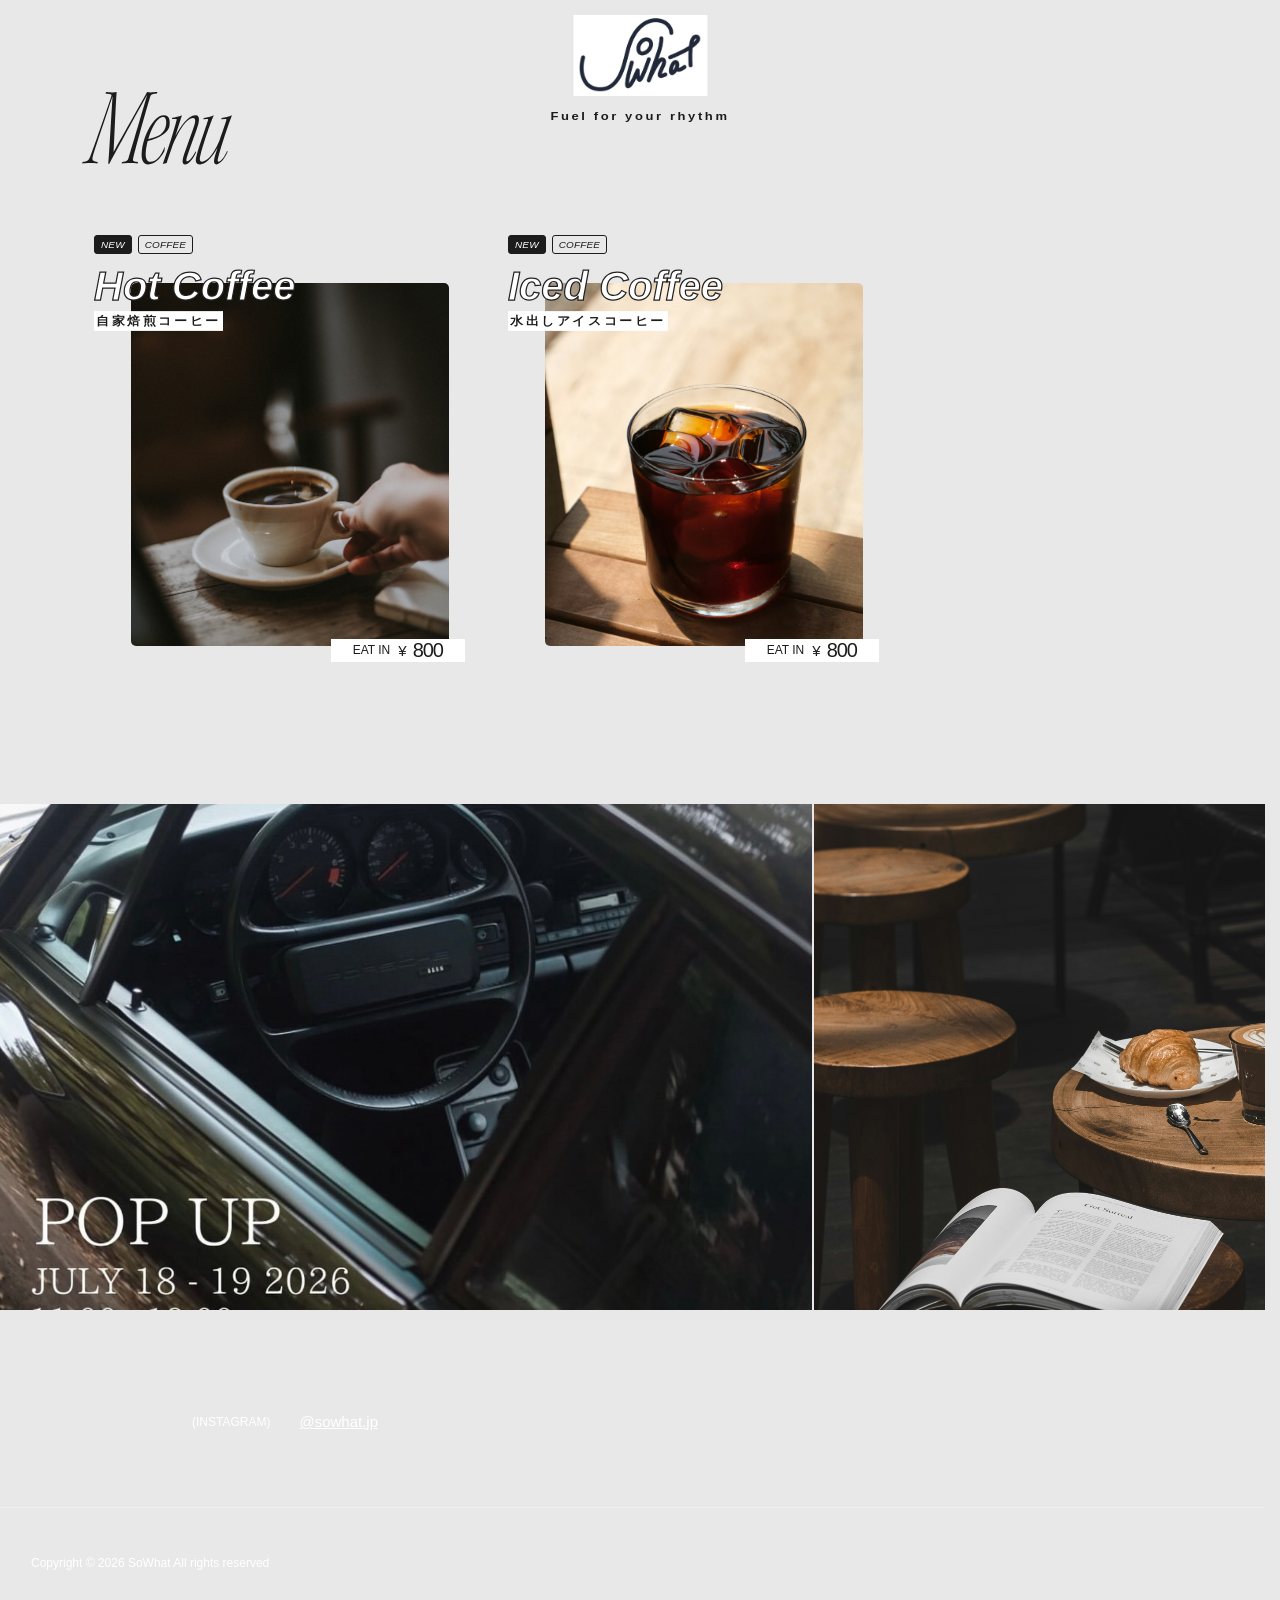
==== commit cd7fbb87: "Add files via upload" ====
--- a/index.html
+++ b/index.html
@@ -51,6 +51,8 @@
   <script defer="" id="" src="./menus_files/gsap.min.js"></script>
   <script defer="" id="" src="./menus_files/common.js"></script>
   <script defer="" id="" src="./menus_files/ScrollTrigger.min.js"></script>
+
+
 </head>
 
 <body class="attachment  menu-template-default single single-menu postid-947 attachmentid-947 attachment- ">
@@ -62,8 +64,7 @@
       </div-->
       <a class="header__center" href="">
         <div class="header__logo">
-          <h3>SoWhat</h3>
-          <!--img src="./menus_files/header__logo.PNG" alt="" width="134" height="68"-->
+          <img src="./menus_files/header__logo.PNG" alt="" width="134" height="68">
         </div>
         <p class="header__shop-name">Fuel for your rhythm</p>
       </a>
@@ -132,12 +133,30 @@
               style="display: inline-block; opacity: 1; transform: translateY(0px); filter: blur(0px); transition: opacity 2.1s cubic-bezier(0.19, 1, 0.22, 1), transform 2.1s cubic-bezier(0.19, 1, 0.22, 1), filter 2.1s cubic-bezier(0.19, 1, 0.22, 1);">e</span><span
               style="display: inline-block; opacity: 1; transform: translateY(0px); filter: blur(0px); transition: opacity 2.1s cubic-bezier(0.19, 1, 0.22, 1), transform 2.1s cubic-bezier(0.19, 1, 0.22, 1), filter 2.1s cubic-bezier(0.19, 1, 0.22, 1);">r</span></span>
  -->
-          <span class="topics-title-journal"><span
+          <!--span class="topics-title-journal"><span
               style="display: inline-block; opacity: 1; transform: translateY(0px); filter: blur(0px); transition: opacity 2.1s cubic-bezier(0.19, 1, 0.22, 1), transform 2.1s cubic-bezier(0.19, 1, 0.22, 1), filter 2.1s cubic-bezier(0.19, 1, 0.22, 1);">M</span><span
               style="display: inline-block; opacity: 1; transform: translateY(0px); filter: blur(0px); transition: opacity 2.1s cubic-bezier(0.19, 1, 0.22, 1), transform 2.1s cubic-bezier(0.19, 1, 0.22, 1), filter 2.1s cubic-bezier(0.19, 1, 0.22, 1);">e</span><span
               style="display: inline-block; opacity: 1; transform: translateY(0px); filter: blur(0px); transition: opacity 2.1s cubic-bezier(0.19, 1, 0.22, 1), transform 2.1s cubic-bezier(0.19, 1, 0.22, 1), filter 2.1s cubic-bezier(0.19, 1, 0.22, 1);">n</span><span
-              style="display: inline-block; opacity: 1; transform: translateY(0px); filter: blur(0px); transition: opacity 2.1s cubic-bezier(0.19, 1, 0.22, 1), transform 2.1s cubic-bezier(0.19, 1, 0.22, 1), filter 2.1s cubic-bezier(0.19, 1, 0.22, 1);">u</span></span>
-        </h2>
+              style="display: inline-block; opacity: 1; transform: translateY(0px); filter: blur(0px); transition: opacity 2.1s cubic-bezier(0.19, 1, 0.22, 1), transform 2.1s cubic-bezier(0.19, 1, 0.22, 1), filter 2.1s cubic-bezier(0.19, 1, 0.22, 1);">u</span></span-->
+        
+           <svg
+  class="topics-title-journal js-fade"
+  xmlns="http://www.w3.org/2000/svg"
+  xmlns:xlink="http://www.w3.org/1999/xlink"
+  viewBox="0 0 1278 618"
+  width="150px"
+  height="auto"
+  aria-label="Menu"
+  role="img"
+>
+  <path
+    fill-rule="evenodd"
+    fill="var(--primary-color)"
+    d="M1161.728,553.062 C1154.267,579.312 1153.864,593.375 1163.864,593.375 C1184.489,593.375 1219.191,542.750 1236.760,499.625 L1240.548,509.937 C1220.552,557.750 1180.484,616.812 1145.484,616.812 C1112.359,616.812 1126.766,563.375 1138.564,526.812 C1143.232,513.687 1146.650,500.562 1154.626,475.250 C1108.567,558.687 1051.734,616.812 1005.484,616.812 C964.859,616.812 962.356,584.937 980.549,525.875 C1005.983,442.437 1067.990,260.562 1073.099,243.687 C1076.076,234.312 1075.267,230.562 1067.142,230.562 L1032.546,232.437 L1038.134,222.125 C1068.280,215.562 1099.346,211.812 1124.014,198.687 C1103.466,235.250 1039.953,424.625 1011.248,530.562 C1000.590,568.062 999.489,593.375 1021.989,593.375 C1078.239,593.375 1143.818,487.437 1174.987,403.062 C1193.439,352.437 1219.131,277.437 1228.724,243.687 C1231.591,235.250 1230.892,230.562 1224.017,230.562 L1185.671,232.437 L1190.634,222.125 C1218.060,217.437 1251.846,211.812 1277.764,198.687 C1244.389,285.875 1191.608,442.437 1161.728,553.062 ZM895.074,551.187 C885.297,581.187 889.195,590.562 896.695,590.562 C917.320,590.562 951.911,540.875 967.349,505.250 L971.247,514.625 C948.420,565.250 910.484,616.812 877.984,616.812 C847.984,616.812 855.039,572.750 872.020,523.1000 C898.227,449.937 931.197,360.875 956.044,287.750 C965.490,260.562 971.259,222.125 947.509,222.125 C881.259,222.125 800.463,377.750 766.096,473.375 C753.563,510.875 741.911,540.875 721.806,605.562 C710.961,607.437 698.755,610.250 688.424,613.062 C732.238,490.250 782.959,329.937 805.084,242.750 C807.436,233.375 807.877,229.625 800.377,229.625 L766.517,230.562 L768.979,220.250 C795.670,216.500 825.817,209.937 851.514,198.687 C831.850,259.625 814.502,316.812 795.684,375.875 C836.596,298.1000 903.389,198.687 965.264,198.687 C977.139,198.687 986.073,202.437 991.331,210.875 C1004.017,230.562 991.521,278.375 980.384,309.312 C955.758,380.562 920.031,477.125 895.074,551.187 ZM691.087,361.812 C654.251,388.062 601.201,408.687 560.099,418.062 C553.814,439.625 547.457,472.437 544.701,495.875 C537.978,553.062 547.394,595.250 583.644,595.250 C633.019,595.250 673.750,546.500 701.942,471.500 L705.067,471.500 L702.570,503.375 C663.017,579.312 611.734,616.812 564.859,616.812 C517.359,616.812 501.619,569.937 509.885,499.625 C520.576,408.687 561.560,304.625 616.959,242.750 C641.515,214.625 672.139,198.687 699.014,198.687 C748.389,198.687 750.158,247.437 745.860,283.1000 C741.231,323.375 712.225,346.812 691.087,361.812 ZM691.736,212.750 C660.486,212.750 610.857,252.125 564.693,400.250 C597.965,393.687 643.073,376.812 666.491,363.687 C695.056,343.1000 712.333,313.1000 716.631,277.437 C721.591,235.250 710.486,212.750 691.736,212.750 ZM600.065,19.625 C592.345,21.500 584.698,28.062 579.589,44.937 C538.388,182.750 462.786,453.687 437.096,560.562 C430.996,585.875 435.445,590.562 456.989,593.375 L478.423,597.125 L473.352,608.375 C457.323,606.500 425.043,604.625 403.168,604.625 C376.918,604.625 355.447,606.500 337.726,608.375 L342.173,597.125 C381.584,591.500 388.385,586.812 397.096,560.562 C418.047,493.1000 475.897,294.312 555.029,25.250 L554.404,25.250 C414.241,276.500 284.372,514.625 232.910,612.125 C230.299,613.062 226.439,613.1000 223.829,614.937 C232.461,520.250 248.501,213.687 260.361,38.375 L259.736,38.375 C187.585,258.687 118.485,458.375 94.521,539.937 C82.062,582.125 87.945,590.562 135.298,597.125 L129.601,608.375 C113.976,608.375 93.167,604.625 68.166,604.625 C44.416,604.625 15.225,608.375 0.851,608.375 L5.298,597.125 C15.004,594.312 28.239,593.375 36.070,590.562 C49.010,586.812 59.488,577.437 70.184,550.250 C104.735,458.375 183.907,231.500 248.045,42.125 C252.933,27.125 252.970,21.500 242.565,19.625 L199.697,12.125 L205.396,0.875 C214.146,0.875 241.831,4.625 260.066,3.688 C273.816,3.688 285.801,2.750 295.394,0.875 C288.966,60.875 276.164,398.375 269.813,510.875 C350.756,364.625 525.252,55.250 554.773,0.875 C562.677,2.750 575.692,3.688 585.692,3.688 C596.942,3.688 622.788,1.813 642.269,0.875 L638.447,12.125 C626.976,13.1000 613.521,16.812 600.065,19.625 Z"
+  />
+</svg>
+            </h2>
+
       </div>
       <div class="topics__slide">
         <!-- Slider main container -->
@@ -148,7 +167,7 @@
             <!-- Slides -->
             <div class="swiper-slide swiper-slide-active" role="group" aria-label="1 / 9" data-swiper-slide-index="0">
               <div class="topics-card">
-                 <a class="lineup__card-wrapper" href="" data-cursor-text="VIEW MORE">
+                 <div class="lineup__card-wrapper" href="" data-cursor-text="VIEW MORE">
   
                   <div class="lineup__title">
                     <div class="lineup__header">
@@ -183,13 +202,13 @@
                   </div>
 
 
-                </a>
+                </div>
               </div>
             </div>
             <div class="swiper-slide swiper-slide-active" role="group" aria-label="1 / 9" data-swiper-slide-index="0">
               <div class="topics-card">
 
-                <a class="lineup__card-wrapper" href="" data-cursor-text="VIEW MORE">
+                <div class="lineup__card-wrapper" href="" data-cursor-text="VIEW MORE">
   
                   <div class="lineup__title">
                     <div class="lineup__header">
@@ -224,7 +243,7 @@
                   </div>
 
 
-                </a>
+                </div>
               </div>
             </div>
           </div>
@@ -306,5 +325,13 @@
     </div>
   </footer>
 </body>
-
+<script>
+  const journalTitle = document.querySelector('.js-fade');
+
+if (journalTitle) {
+  setTimeout(() => {
+    journalTitle.classList.add('is-show');
+  }, 100);
+}
+</script>
 </html>
--- a/menus_files/menu-detail.css
+++ b/menus_files/menu-detail.css
@@ -1093,4 +1093,24 @@
     object-fit: cover;
     object-position: center;
     width: 100%
+}
+
+
+.js-fade {
+  display: block;
+  width: 100%;
+  height: auto;
+  opacity: 0;
+  transform: translateY(20px);
+  filter: blur(8px);
+  transition:
+    opacity 2.1s cubic-bezier(0.19, 1, 0.22, 1),
+    transform 2.1s cubic-bezier(0.19, 1, 0.22, 1),
+    filter 2.1s cubic-bezier(0.19, 1, 0.22, 1);
+}
+
+.js-fade.is-show {
+  opacity: 1;
+  transform: translateY(0);
+  filter: blur(0);
 }
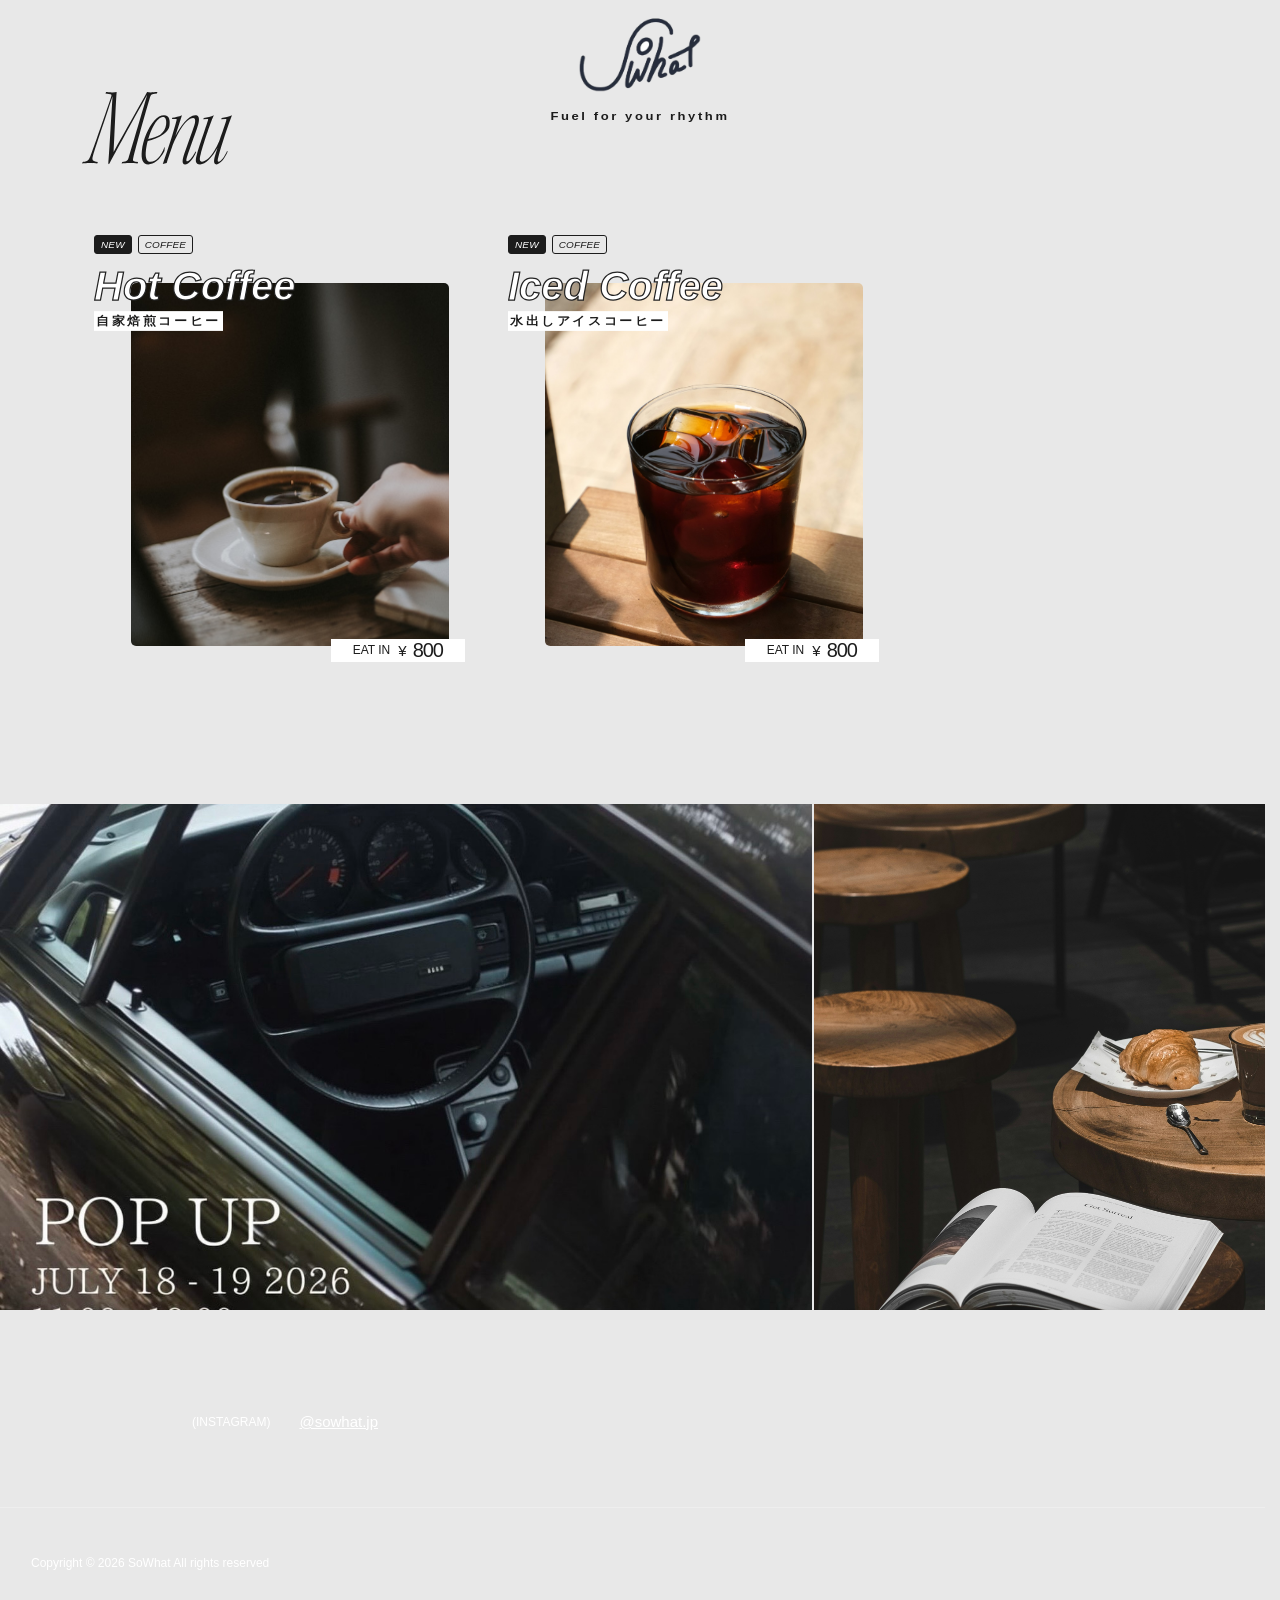
==== commit 1a0686e4: "Add files via upload" ====
--- a/index.html
+++ b/index.html
@@ -64,7 +64,7 @@
       </div-->
       <a class="header__center" href="">
         <div class="header__logo">
-          <img src="./menus_files/header__logo.PNG" alt="" width="134" height="68">
+          <img src="./menus_files/header__logo.png" alt="" width="134" height="68">
         </div>
         <p class="header__shop-name">Fuel for your rhythm</p>
       </a>
